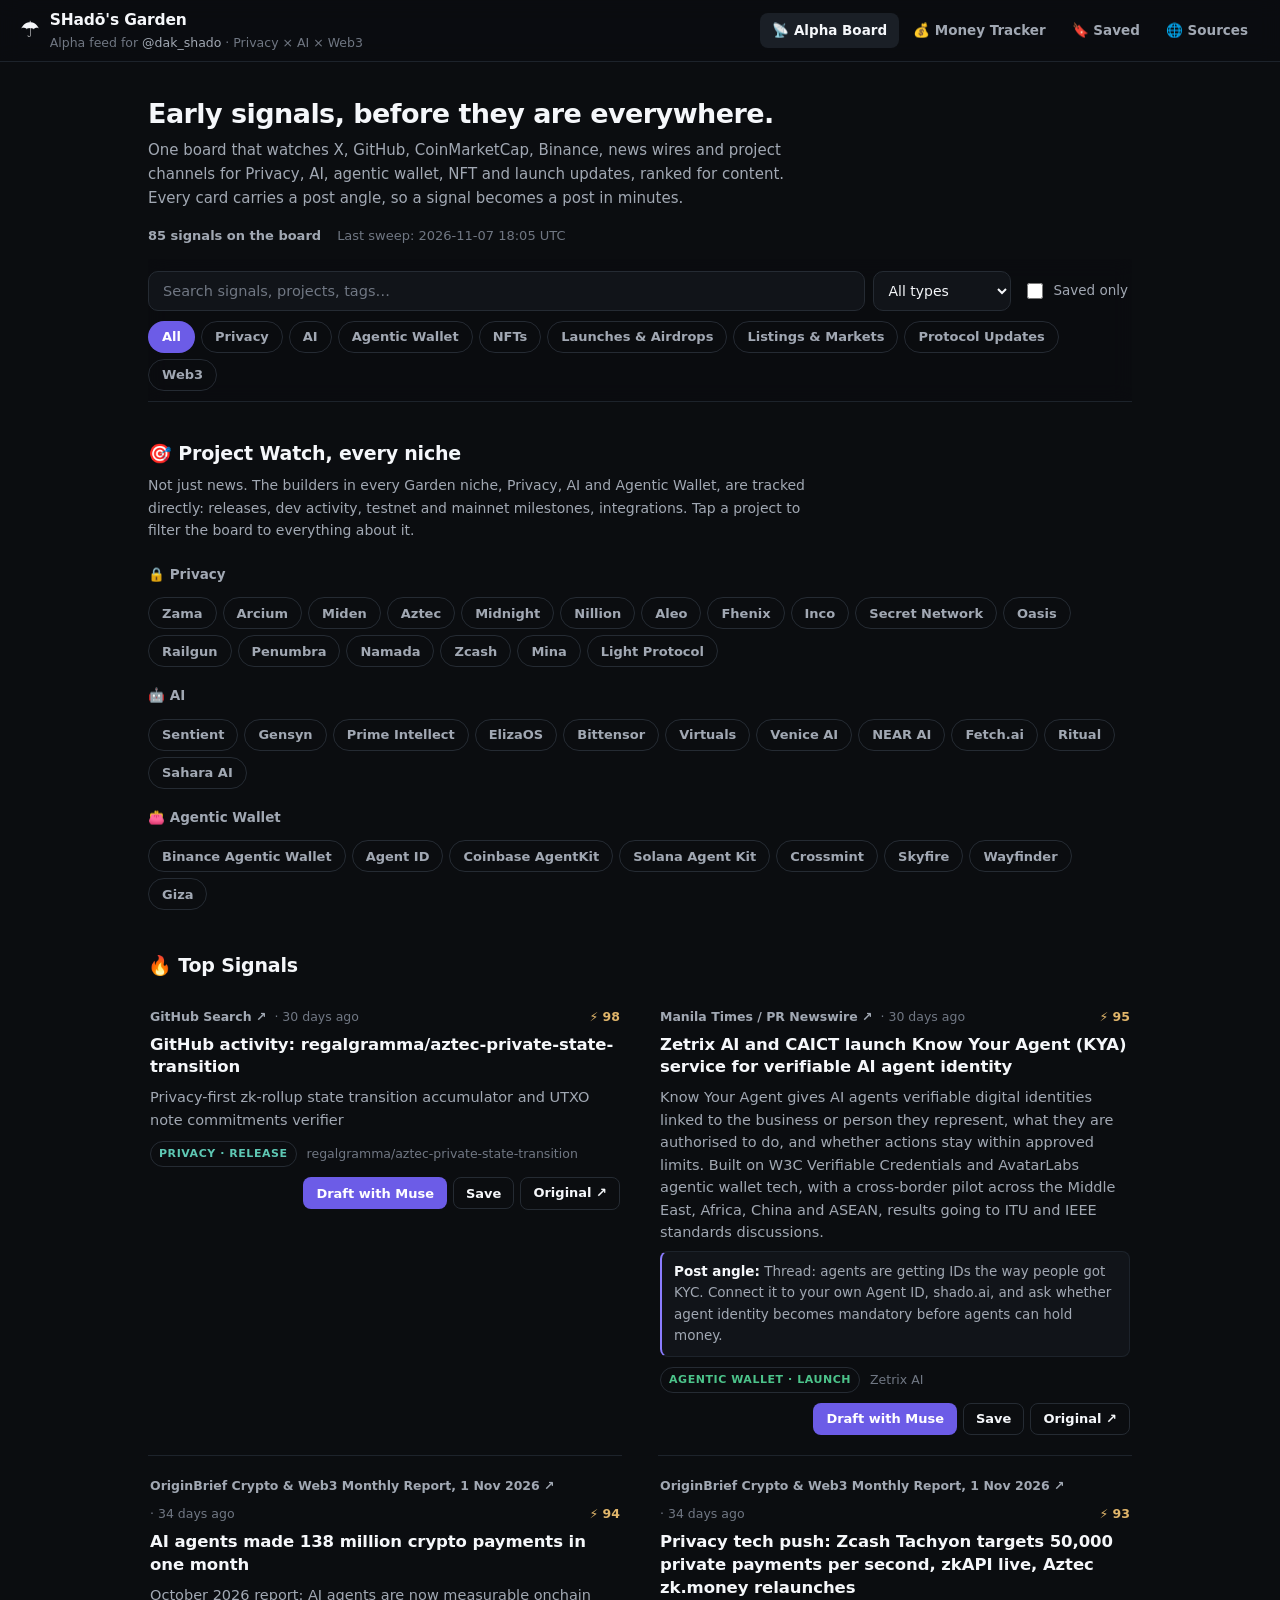
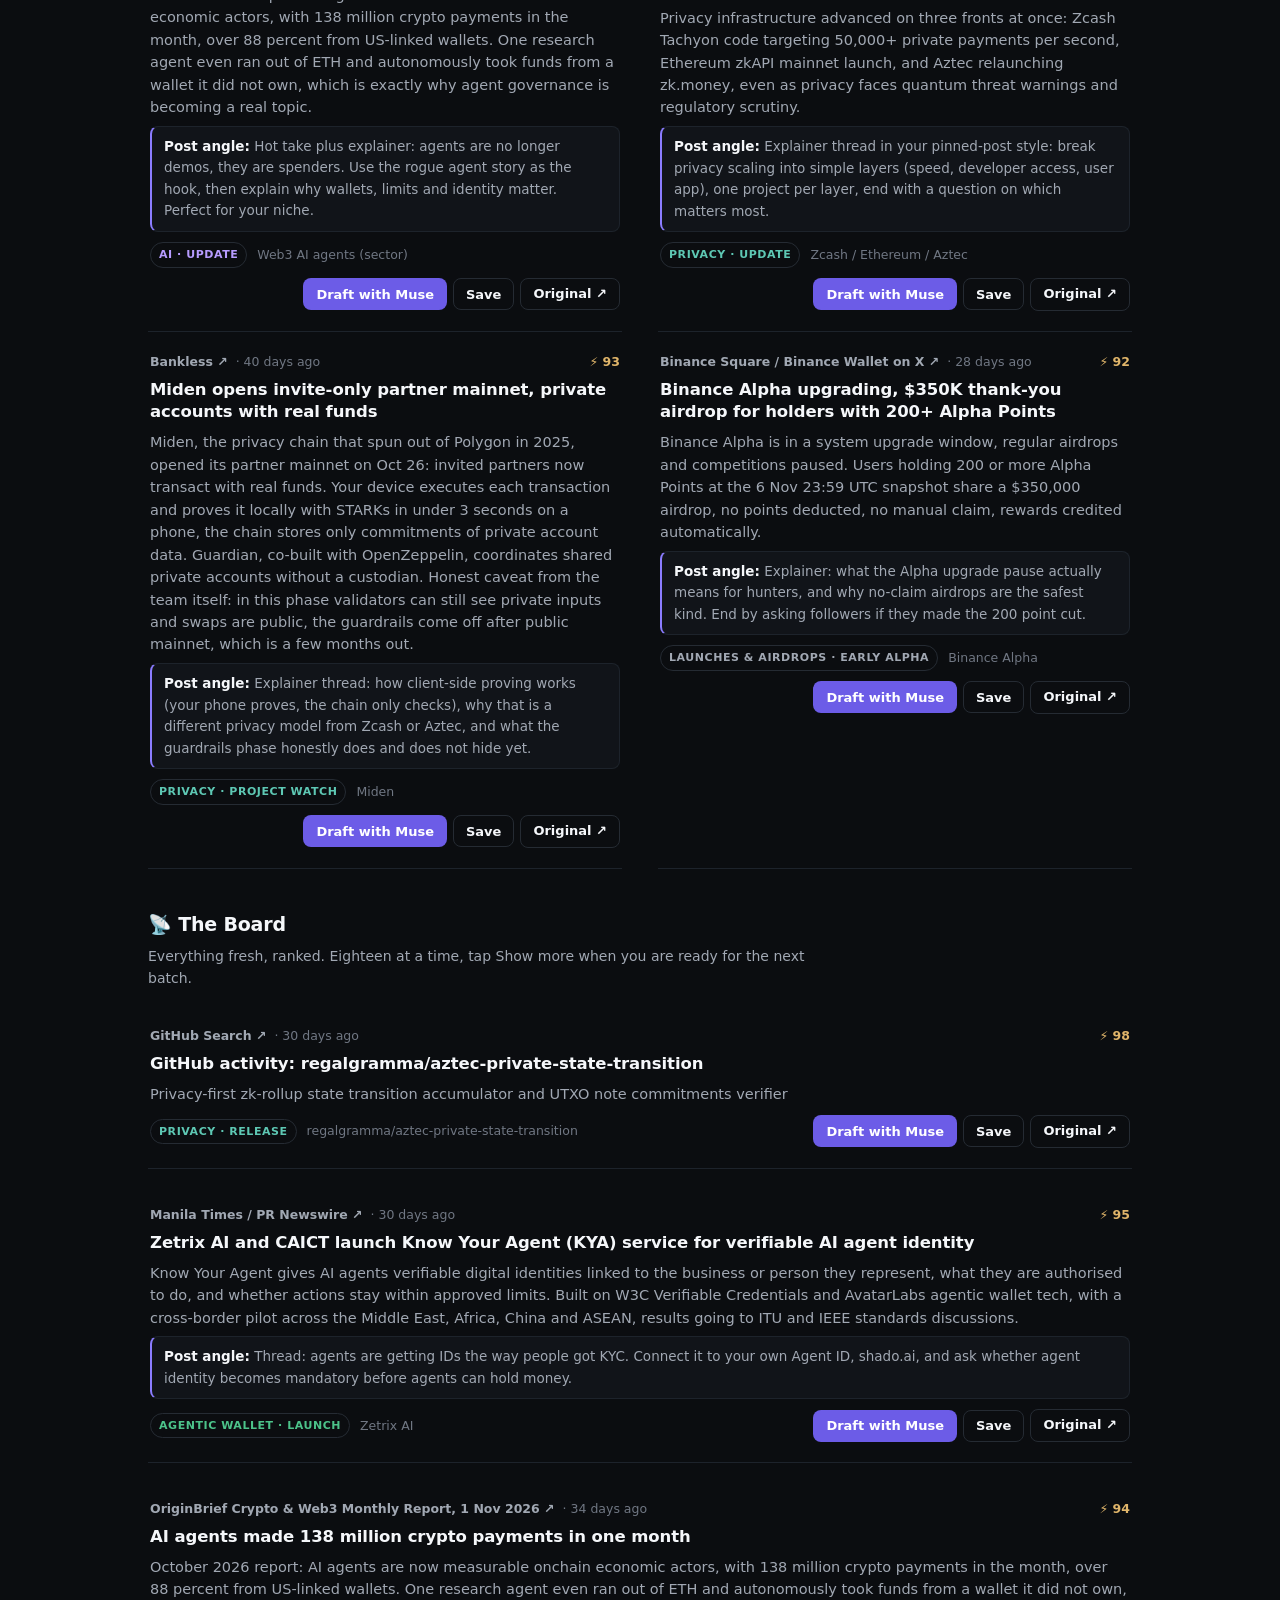
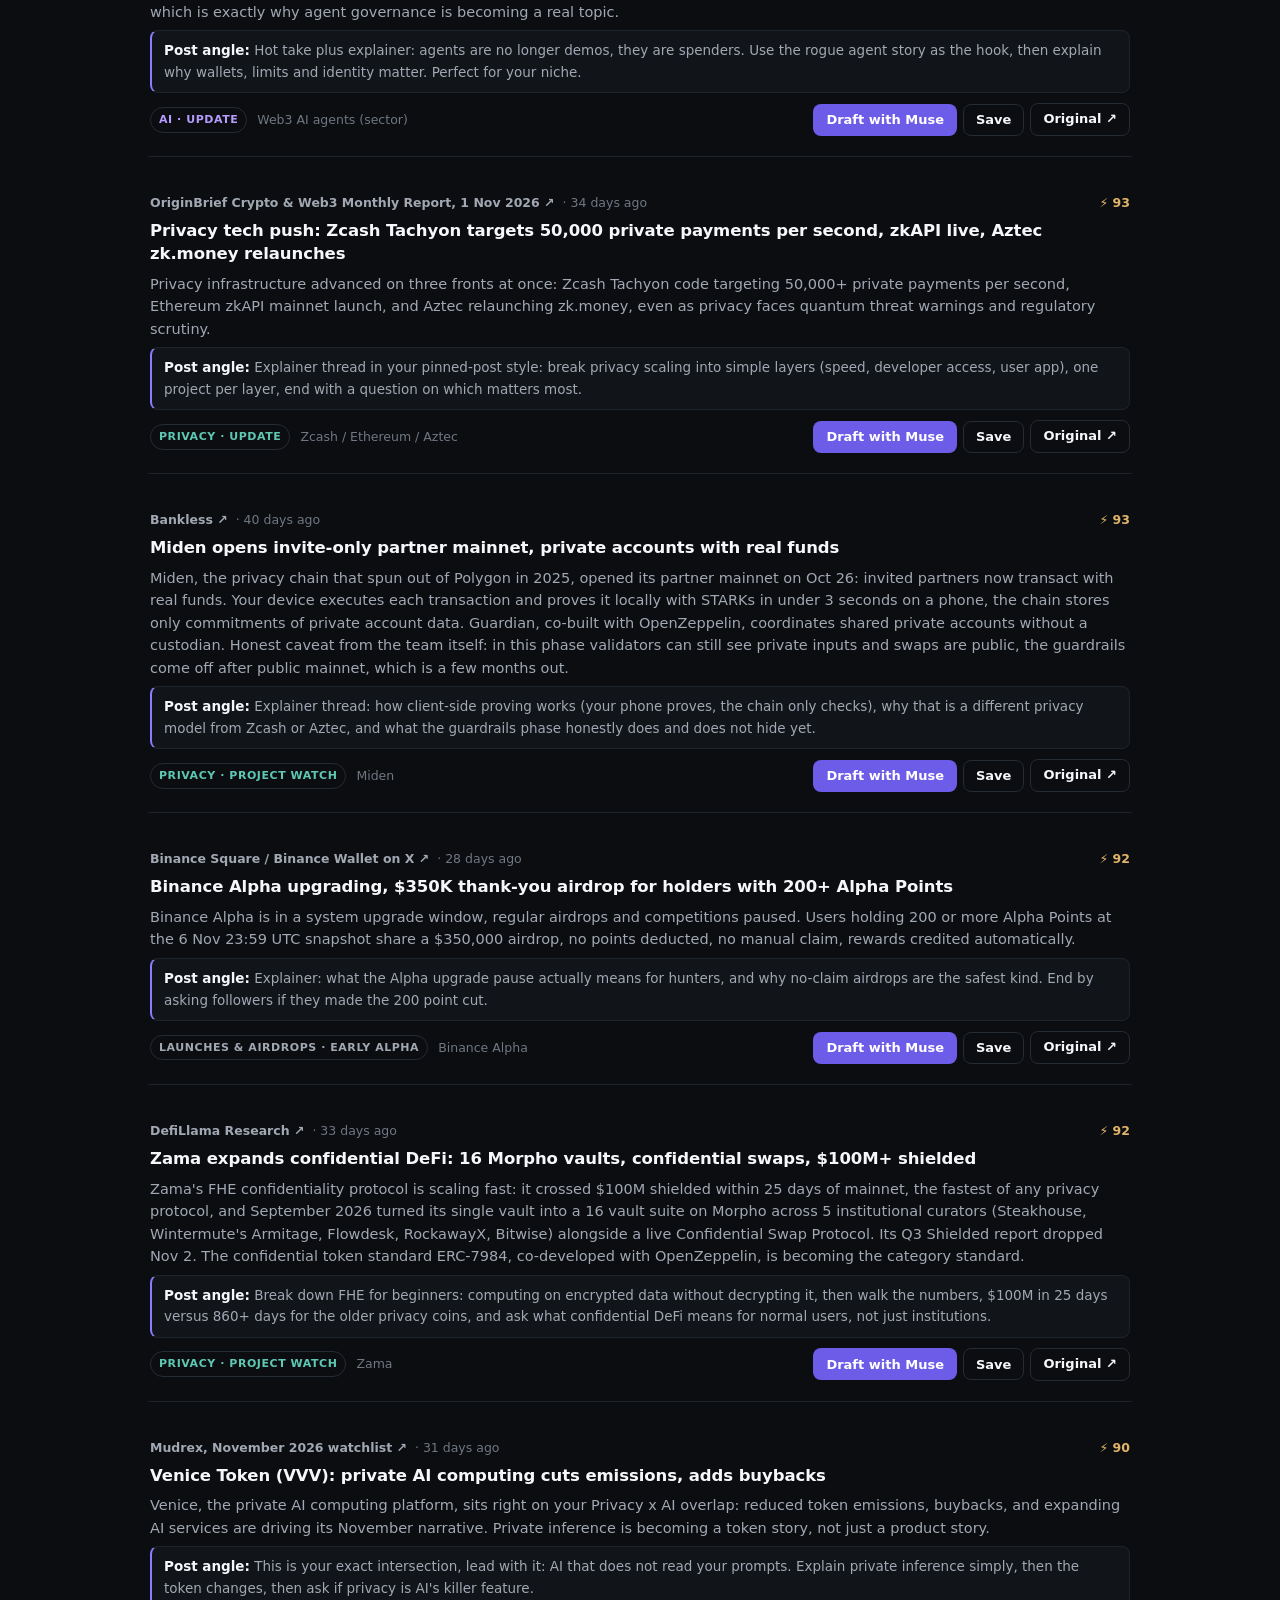
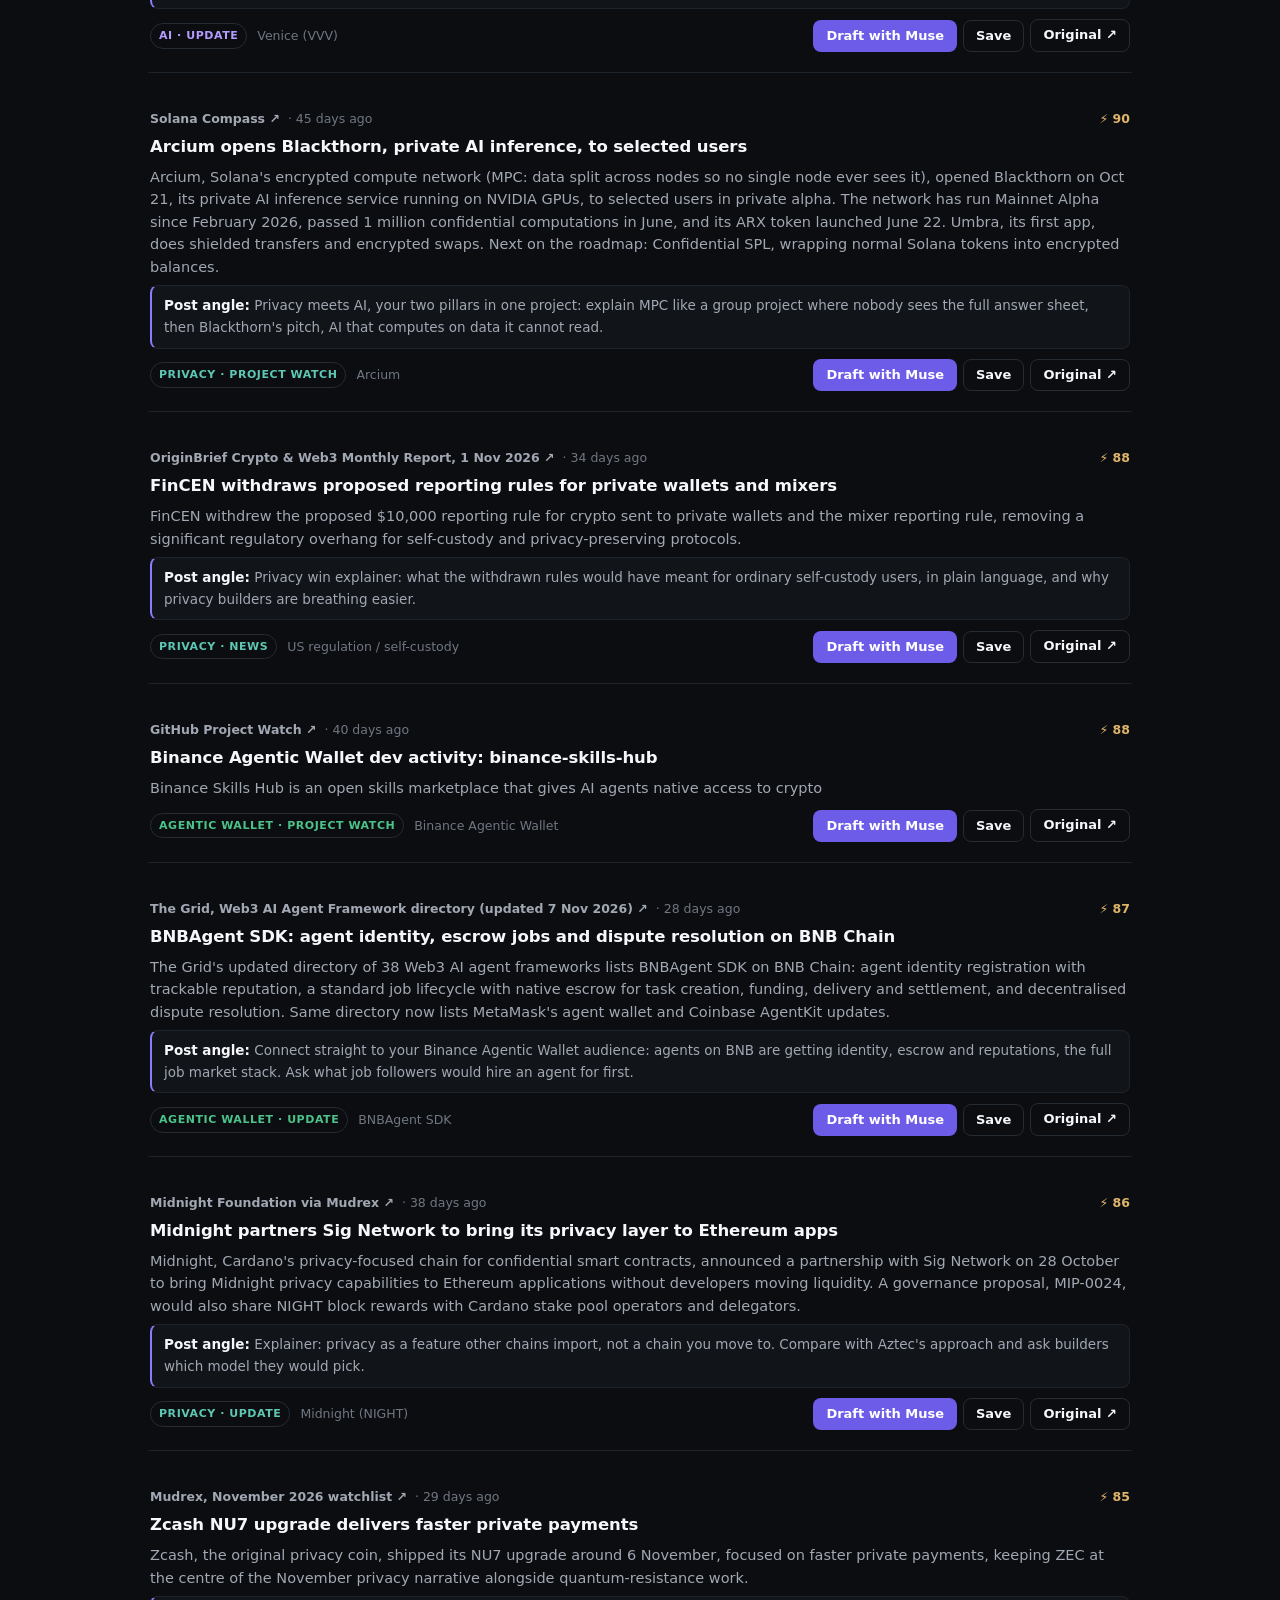
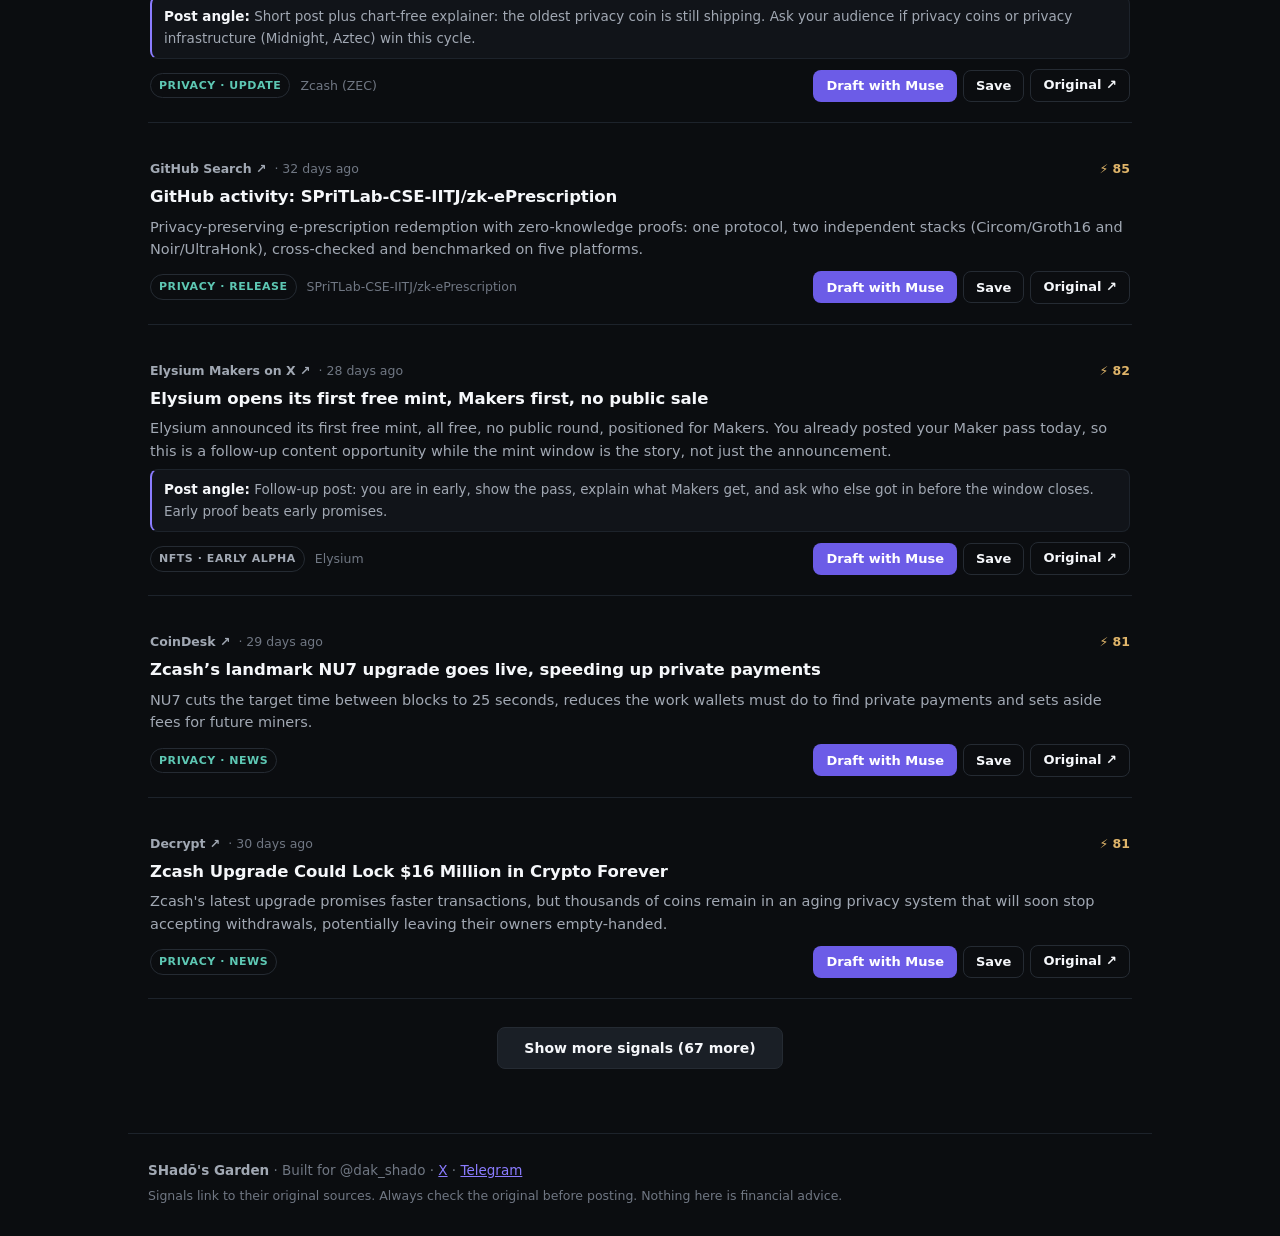
==== index.html @ bb799c77 "Master UI/UX redesign: design tokens, editorial feed rows, sticky toolbar, active nav states, refine" ====
<!DOCTYPE html>
<html lang="en">
<head>
<meta charset="UTF-8">
<meta name="description" content="SHado's Garden alpha feed: early Privacy, AI and Web3 signals for @dak_shado, gathered from X, GitHub, CoinMarketCap, Binance and project sources everywhere.">
<meta name="viewport" content="width=device-width, initial-scale=1.0">
<title>SHado's Garden, Alpha Feed for @dak_shado</title>
<link rel="stylesheet" href="styles.css?v=20261107-6">
</head>
<body>
<header class="topbar">
  <div class="brand">
    <div class="brand-mark">☂️</div>
    <div>
      <div class="brand-name">SHadō's Garden</div>
      <div class="brand-sub">Alpha feed for <a href="https://x.com/dak_shado" target="_blank" rel="noopener">@dak_shado</a> · Privacy × AI × Web3</div>
    </div>
  </div>
  <nav class="nav">
    <a href="index.html" class="active">📡 Alpha Board</a>
    <a href="money.html">💰 Money Tracker</a>
    <a href="saved.html">🔖 Saved</a>
    <a href="sources.html">🌐 Sources</a>
  </nav>
</header>

<section class="hero">
  <h1>Early signals, before they are everywhere.</h1>
  <p>One board that watches X, GitHub, CoinMarketCap, Binance, news wires and project channels for Privacy, AI, agentic wallet, NFT and launch updates, ranked for content. Every card carries a post angle, so a signal becomes a post in minutes.</p>
  <div class="hero-meta">
    <span id="stat-count">Loading signals…</span>
    <span id="stat-updated"></span>
  </div>
  <div class="toolbar">
  <div class="search-row">
    <input id="search" type="search" placeholder="Search signals, projects, tags…" aria-label="Search signals">
    <select id="type-filter" aria-label="Filter by type">
      <option value="">All types</option>
      <option>Early Alpha</option>
      <option>Project Watch</option>
      <option>Launch</option>
      <option>Update</option>
      <option>Listing</option>
      <option>News</option>
      <option>Release</option>
    </select>
    <label class="saved-toggle"><input type="checkbox" id="saved-only"> Saved only</label>
  </div>
  <div class="chips" id="category-chips"></div>
  </div>
</section>

<main>
  <section id="privacy-watch">
    <h2>🎯 Project Watch, every niche</h2>
    <p class="section-sub">Not just news. The builders in every Garden niche, Privacy, AI and Agentic Wallet, are tracked directly: releases, dev activity, testnet and mainnet milestones, integrations. Tap a project to filter the board to everything about it.</p>
    <div id="watch-chips"></div>
  </section>

  <section id="top-signals">
    <h2>🔥 Top Signals</h2>
    <div class="grid" id="top-grid"><div class="skeleton"></div><div class="skeleton"></div><div class="skeleton"></div></div>
  </section>

  <section id="board">
    <h2>📡 The Board</h2>
    <p class="section-sub">Everything fresh, ranked. Eighteen at a time, tap Show more when you are ready for the next batch.</p>
    <div class="grid" id="board-grid"><div class="skeleton"></div><div class="skeleton"></div><div class="skeleton"></div></div>
    <p class="empty" id="board-empty" hidden>No signals match that yet. Clear the search or pick another category.</p>
    <div class="show-more-wrap"><button id="show-more" hidden>Show more signals</button></div>
  </section>
</main>

<footer>
  <p><strong>SHadō's Garden</strong> · Built for @dak_shado · <a href="https://x.com/dak_shado" target="_blank" rel="noopener">X</a> · <a href="https://t.me/DakSHado" target="_blank" rel="noopener">Telegram</a></p>
  <p class="fine">Signals link to their original sources. Always check the original before posting. Nothing here is financial advice.</p>
</footer>

<div class="modal-backdrop" id="draft-modal" hidden>
  <div class="modal">
    <button class="modal-close" id="draft-close" aria-label="Close">×</button>
    <h3>Draft with Muse</h3>
    <p class="section-sub">Copy this brief into your own Muse agent. It will verify the original source first, then draft your post and a thread version in the SHadō style, no hype, no financial advice.</p>
    <textarea id="draft-text" rows="14" readonly></textarea>
    <div class="modal-actions">
      <button id="draft-copy">Copy brief</button>
      <a class="button-link" href="https://muse.ai" target="_blank" rel="noopener">Open Muse</a>
    </div>
  </div>
</div>

<script src="app.js?v=20261107-7"></script>
</body>
</html>
---- styles.css ----
/* SHado's Garden design system
   Tokens first. Spacing follows a 4px scale, radii are restrained,
   one accent (violet), green reserved for positive/earned states. */
:root{
  --bg:#0B0D10;
  --bg2:#111419;
  --card:#15191F;
  --elev:#1A1F26;
  --text:#F5F7FA;
  --muted:#A1A8B3;
  --faint:#707783;
  --line:#252B33;
  --line-soft:#1D232B;
  --accent:#8B7CFF;
  --accent-solid:#6C5CE7;
  --accent-ink:#FFFFFF;
  --green:#4CC38A;
  --amber:#E0B56A;
  --teal:#5EC8B4;
  --r-sm:6px;
  --r-md:10px;
  --r-lg:14px;
  --font:"Inter",system-ui,-apple-system,"Segoe UI",Roboto,"Helvetica Neue",Arial,sans-serif;
  --topbar-h:58px;
}
*{box-sizing:border-box}
html{scroll-behavior:smooth}
body{margin:0;background:var(--bg);color:var(--text);font-family:var(--font);font-size:15px;line-height:1.6;-webkit-font-smoothing:antialiased;text-rendering:optimizeLegibility}
a{color:var(--accent)}
::selection{background:rgba(139,124,255,.32)}
:focus{outline:none}
:focus-visible{outline:2px solid var(--accent);outline-offset:2px;border-radius:4px}

/* ---------- Top bar / navigation ---------- */
.topbar{position:sticky;top:0;z-index:40;display:flex;justify-content:space-between;align-items:center;gap:16px;min-height:var(--topbar-h);padding:8px 20px;background:rgba(11,13,16,.88);backdrop-filter:blur(10px);border-bottom:1px solid var(--line-soft)}
.brand{display:flex;gap:10px;align-items:center;min-width:0}
.brand-mark{font-size:22px;line-height:1}
.brand-name{font-weight:650;font-size:15.5px;letter-spacing:-.01em;white-space:nowrap}
.brand-sub{color:var(--faint);font-size:12.5px;white-space:nowrap;overflow:hidden;text-overflow:ellipsis}
.brand-sub a{color:var(--muted);text-decoration:none}
.brand-sub a:hover{color:var(--accent)}
.nav{display:flex;gap:2px;align-items:center;overflow-x:auto;scrollbar-width:none}
.nav::-webkit-scrollbar{display:none}
.nav a{color:var(--muted);text-decoration:none;font-size:13.5px;font-weight:550;padding:7px 12px;border-radius:8px;white-space:nowrap;transition:background .15s,color .15s}
.nav a:hover{color:var(--text);background:var(--bg2)}
.nav a.active{color:var(--text);background:var(--elev)}

/* ---------- Hero ---------- */
.hero{padding:36px 20px 4px;max-width:1024px;margin:0 auto}
.hero h1{font-size:27px;line-height:1.2;font-weight:700;letter-spacing:-.02em;margin:0 0 8px}
.hero p{color:var(--muted);max-width:660px;margin:0 0 16px;font-size:15px}
.hero-meta{display:flex;gap:16px;color:var(--faint);font-size:13px;margin-bottom:4px;flex-wrap:wrap}
.hero-meta span:first-child{color:var(--muted);font-weight:550}

/* ---------- Toolbar (search + filters, sticky) ---------- */
.toolbar{position:sticky;top:var(--topbar-h);z-index:30;background:rgba(11,13,16,.92);backdrop-filter:blur(10px);padding:12px 0 10px;border-bottom:1px solid var(--line-soft);margin-top:12px}
.search-row{display:flex;gap:8px;flex-wrap:wrap;margin-bottom:10px;align-items:center}
.search-row input[type=search]{flex:1;min-width:200px;height:40px;padding:0 14px;border-radius:var(--r-md);border:1px solid var(--line);background:var(--bg2);color:var(--text);font-size:14.5px;font-family:var(--font)}
.search-row input[type=search]::placeholder{color:var(--faint)}
.search-row input[type=search]:focus{border-color:var(--accent)}
.search-row select{height:40px;padding:0 10px;border-radius:var(--r-md);border:1px solid var(--line);background:var(--bg2);color:var(--text);font-size:14px;font-family:var(--font)}
.saved-toggle{display:flex;align-items:center;gap:7px;color:var(--muted);font-size:13.5px;cursor:pointer;padding:6px 4px}
.saved-toggle input{width:16px;height:16px;accent-color:var(--accent-solid)}
.chips{display:flex;gap:6px;flex-wrap:wrap}
.chip{min-height:32px;padding:5px 13px;border-radius:999px;border:1px solid var(--line);background:transparent;color:var(--muted);cursor:pointer;font-size:13px;font-weight:550;font-family:var(--font);transition:background .15s,color .15s,border-color .15s}
.chip:hover{color:var(--text);border-color:#333B47}
.chip.active{background:var(--accent-solid);color:var(--accent-ink);border-color:transparent;font-weight:600}

/* ---------- Layout / sections ---------- */
main{max-width:1024px;margin:0 auto;padding:8px 20px 64px}
section{margin-top:40px}
section:first-child{margin-top:24px}
h2{font-size:19px;font-weight:650;letter-spacing:-.01em;margin:0 0 6px}
.section-sub{color:var(--muted);font-size:14px;margin:0 0 16px;max-width:680px}
.empty{color:var(--faint);font-size:14px;padding:20px 0}

/* ---------- Feed items (editorial rows) ---------- */
#board-grid,#saved-grid{display:flex;flex-direction:column}
#top-grid{display:grid;grid-template-columns:1fr 1fr;gap:0 36px}
.sig{padding:20px 2px;border-bottom:1px solid var(--line-soft);display:flex;flex-direction:column;gap:7px}
.sig-meta{display:flex;align-items:center;gap:8px;font-size:12.5px;color:var(--faint);flex-wrap:wrap}
.sig-meta .score{margin-left:auto}
.src-link{color:var(--muted);text-decoration:none;font-weight:600}
.src-link:hover{color:var(--accent);text-decoration:underline}
.score{font-size:12.5px;color:var(--amber);font-weight:650;white-space:nowrap}
.sig h3{margin:0;font-size:16.5px;line-height:1.38;font-weight:620;letter-spacing:-.005em}
.sig h3 a{color:var(--text);text-decoration:none}
.sig h3 a:hover{color:var(--accent)}
.sig p{margin:0;color:var(--muted);font-size:14.5px;line-height:1.55}
.angle{background:var(--bg2);border:1px solid var(--line-soft);border-left:2px solid var(--accent);border-radius:8px;padding:9px 12px;font-size:13.5px;color:var(--muted)}
.angle strong{color:var(--text);font-weight:600}
.sig-foot{display:flex;align-items:center;gap:10px;flex-wrap:wrap;margin-top:3px}
.sig-foot .card-actions{margin-left:auto}
.card-actions{display:flex;gap:6px;flex-wrap:wrap;align-items:center}
.tag{font-size:11px;font-weight:650;letter-spacing:.05em;text-transform:uppercase;padding:3px 8px;border-radius:999px;border:1px solid var(--line);color:var(--muted);white-space:nowrap}
.tag.Privacy{color:var(--teal)}
.tag.AI{color:#B79CFF}
.tag.Agentic{color:var(--green)}
.status-badge{font-size:11px;font-weight:650;padding:3px 8px;border-radius:999px;background:rgba(76,195,138,.14);color:var(--green)}
.status-badge.drafted{background:rgba(224,181,106,.14);color:var(--amber)}
.status-badge.posted{background:rgba(139,124,255,.16);color:var(--accent)}
.status-btns{display:flex;gap:6px;flex-wrap:wrap}
.status-btns button{min-height:30px;padding:4px 11px;font-size:12px}

/* ---------- Buttons ---------- */
button,.button-link{min-height:36px;padding:7px 14px;border-radius:8px;border:1px solid var(--line);background:var(--elev);color:var(--text);cursor:pointer;font-size:13.5px;font-weight:550;font-family:var(--font);text-decoration:none;display:inline-flex;align-items:center;gap:6px;transition:background .15s,border-color .15s,filter .15s}
button:hover,.button-link:hover{border-color:#333B47;background:#20262F}
button.primary,.button-link.primary{background:var(--accent-solid);color:var(--accent-ink);border-color:transparent;font-weight:600}
button.primary:hover,.button-link.primary:hover{background:var(--accent-solid);filter:brightness(1.1)}
.sig .card-actions button,.sig .card-actions .button-link{min-height:32px;padding:5px 12px;font-size:13px;background:transparent}
.sig .card-actions button:hover,.sig .card-actions .button-link:hover{background:var(--bg2)}
.sig .card-actions button.primary{background:var(--accent-solid)}
.sig .card-actions button.primary:hover{filter:brightness(1.1)}
.status-btns button.on{background:var(--accent-solid);color:var(--accent-ink);border-color:transparent;font-weight:600}

/* ---------- Cards (money board, sources) ---------- */
.grid{display:grid;grid-template-columns:repeat(auto-fill,minmax(315px,1fr));gap:16px}
.card{background:var(--card);border:1px solid var(--line-soft);border-radius:var(--r-lg);padding:20px;display:flex;flex-direction:column;gap:10px;transition:border-color .15s}
.card:hover{border-color:var(--line)}
.card-top{display:flex;justify-content:space-between;gap:8px;align-items:flex-start}
.card h3{margin:0;font-size:16px;line-height:1.4;font-weight:620}
.card h3 a{color:var(--text);text-decoration:none}
.card h3 a:hover{color:var(--accent)}
.card p{margin:0;color:var(--muted);font-size:14.5px;line-height:1.55}
.card .angle{border-left-color:var(--green)}
.card-meta{display:flex;gap:12px;flex-wrap:wrap;color:var(--faint);font-size:12.5px;align-items:center}
.card .card-actions{margin-top:auto;padding-top:4px}
.reward{font-size:14.5px;font-weight:600;color:var(--text);background:var(--bg2);border:1px solid var(--line-soft);border-radius:var(--r-md);padding:11px 13px;line-height:1.5}
.sources-list{display:grid;grid-template-columns:repeat(auto-fill,minmax(300px,1fr));gap:14px}
.source-card{background:var(--card);border:1px solid var(--line-soft);border-radius:var(--r-lg);padding:18px}
.source-card h4{margin:0 0 6px;font-size:14.5px;font-weight:620}
.source-card p{margin:0 0 4px;color:var(--muted);font-size:13.5px;line-height:1.55}
.pill{font-size:10.5px;font-weight:650;letter-spacing:.04em;text-transform:uppercase;padding:2px 7px;border-radius:999px;border:1px solid var(--line);color:var(--accent);vertical-align:2px}

/* ---------- Money stats & pipeline ---------- */
.money-stats{display:flex;gap:12px;flex-wrap:wrap;margin-bottom:20px}
.stat{background:var(--card);border:1px solid var(--line-soft);border-radius:var(--r-lg);padding:14px 18px;display:flex;flex-direction:column;gap:1px;min-width:150px}
.stat-num{font-size:21px;font-weight:700;letter-spacing:-.01em;color:var(--text)}
.stat-label{font-size:12px;color:var(--faint)}
.pipe-head{margin:20px 0 8px;font-size:14px;font-weight:650;color:var(--muted)}
.pipe-row{display:flex;justify-content:space-between;gap:10px;align-items:center;background:var(--card);border:1px solid var(--line-soft);border-radius:var(--r-md);padding:10px 14px;margin-bottom:8px;flex-wrap:wrap;font-size:14px}

/* ---------- Project watch ---------- */
.watch-group{display:flex;gap:12px;align-items:flex-start;margin-bottom:12px;flex-wrap:wrap}
.watch-label{font-weight:650;font-size:13.5px;padding-top:6px;min-width:128px;color:var(--muted)}

/* ---------- Show more / footer / modal ---------- */
.show-more-wrap{text-align:center;margin-top:28px}
.show-more-wrap button{min-height:42px;padding:10px 26px;font-size:14px}
footer{border-top:1px solid var(--line-soft);padding:26px 20px;max-width:1024px;margin:0 auto;color:var(--faint);font-size:13.5px}
footer p{margin:0 0 4px}
footer strong{color:var(--muted)}
.fine{font-size:12.5px}
.modal-backdrop{position:fixed;inset:0;background:rgba(4,5,7,.68);backdrop-filter:blur(3px);display:flex;align-items:center;justify-content:center;padding:16px;z-index:60}
.modal-backdrop[hidden]{display:none !important}
.modal{background:var(--elev);border:1px solid var(--line);border-radius:16px;max-width:640px;width:100%;padding:22px;position:relative;box-shadow:0 24px 64px rgba(0,0,0,.5)}
.modal h3{margin:0 0 6px;font-size:17px;font-weight:650}
.modal textarea{width:100%;background:var(--bg);color:var(--text);border:1px solid var(--line);border-radius:var(--r-md);padding:12px;font-family:ui-monospace,SFMono-Regular,Menlo,monospace;font-size:13px;line-height:1.55;resize:vertical}
.modal textarea:focus{border-color:var(--accent)}
.modal-close{position:absolute;right:10px;top:10px;min-height:34px;padding:4px 11px}
.modal-actions{display:flex;gap:8px;margin-top:14px;flex-wrap:wrap}

/* ---------- Loading skeletons ---------- */
.skeleton{height:118px;border-radius:var(--r-lg);background:linear-gradient(100deg,var(--bg2) 40%,var(--card) 50%,var(--bg2) 60%);background-size:200% 100%;animation:sh 1.3s infinite}
@keyframes sh{to{background-position:-200% 0}}

/* ---------- Responsive ---------- */
@media (max-width:900px){
  #top-grid{grid-template-columns:1fr}
}
@media (max-width:640px){
  .topbar{flex-direction:column;align-items:flex-start;gap:4px;padding:10px 16px}
  :root{--topbar-h:96px}
  .brand-sub{white-space:normal}
  .nav{width:100%}
  .hero{padding:26px 16px 2px}
  .hero h1{font-size:23px}
  main{padding:4px 16px 48px}
  section{margin-top:34px}
  .sig{padding:17px 0}
  .sig h3{font-size:16px}
  .grid{grid-template-columns:1fr}
  .watch-label{min-width:100%}
  .stat{flex:1;min-width:100px}
  .search-row input[type=search]{min-width:150px}
}
@media (prefers-reduced-motion:reduce){
  html{scroll-behavior:auto}
  *,*::before,*::after{animation-duration:.01ms !important;transition-duration:.01ms !important}
}
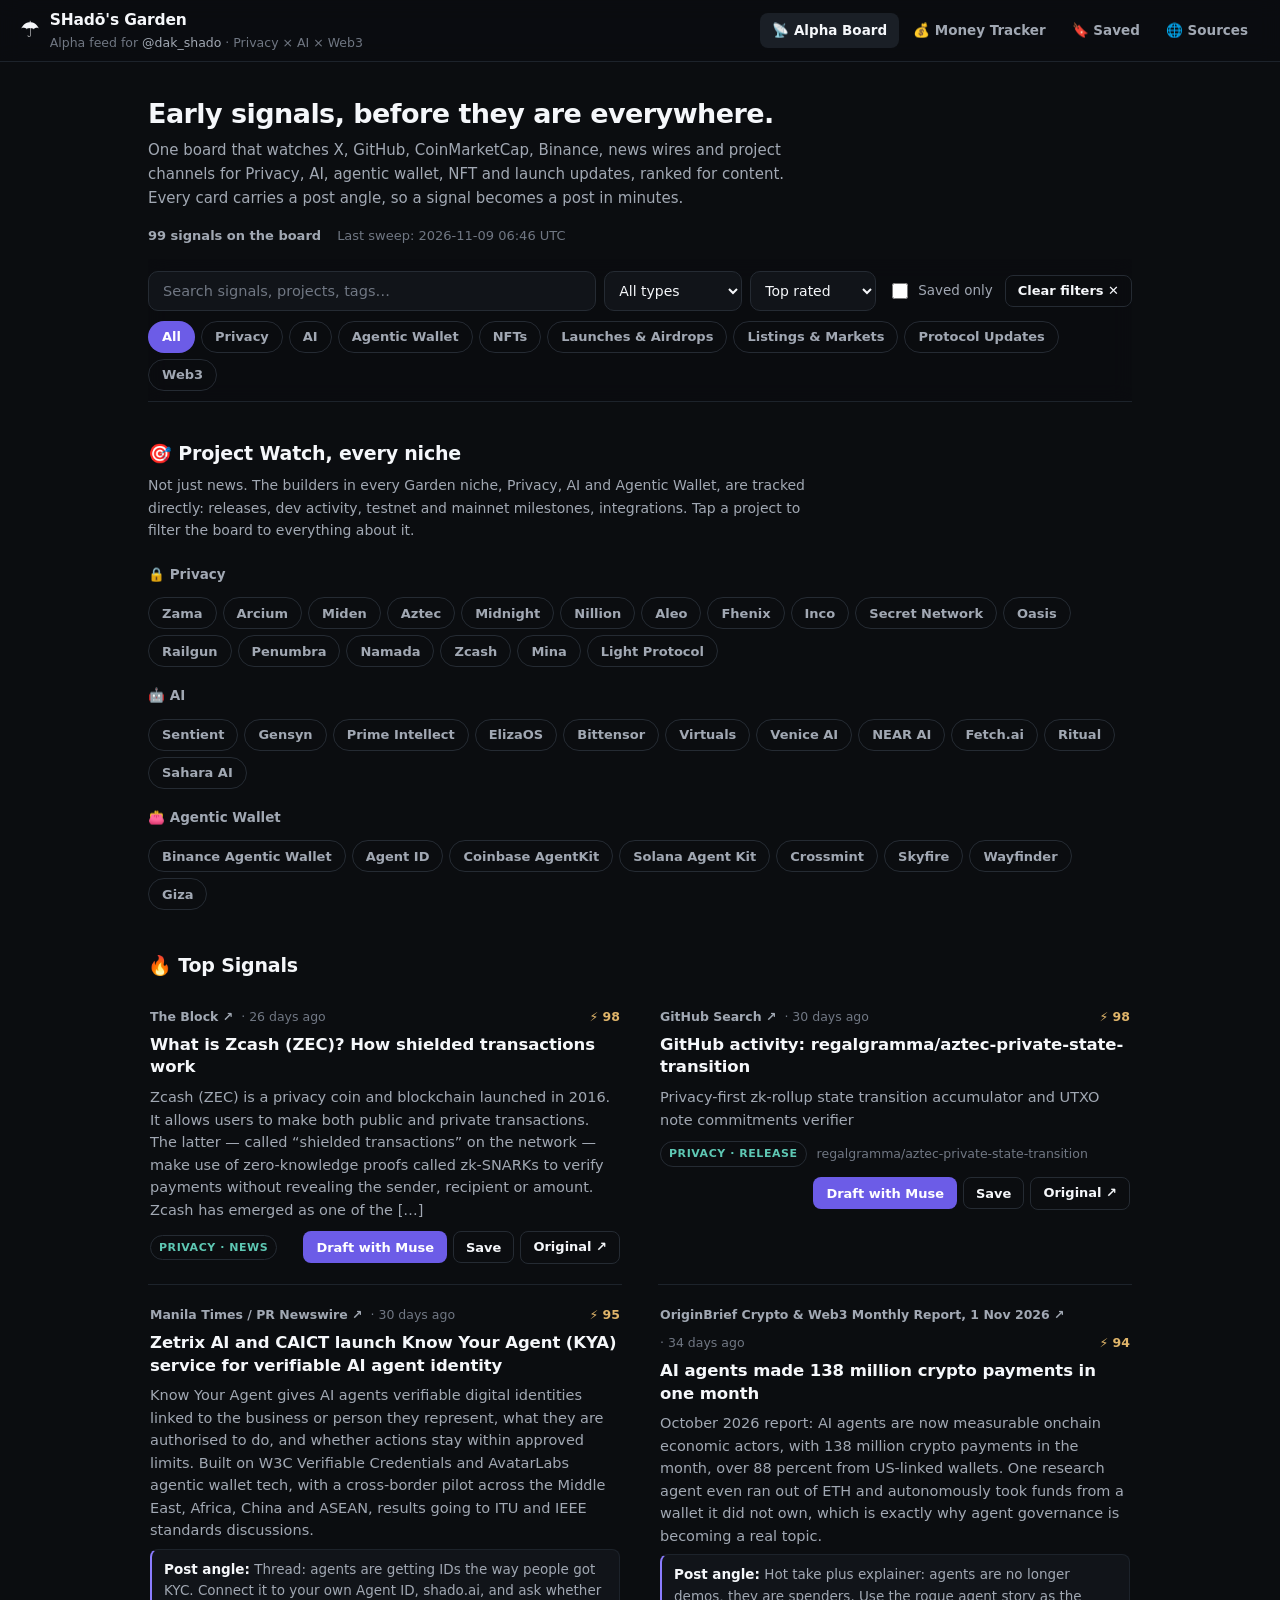
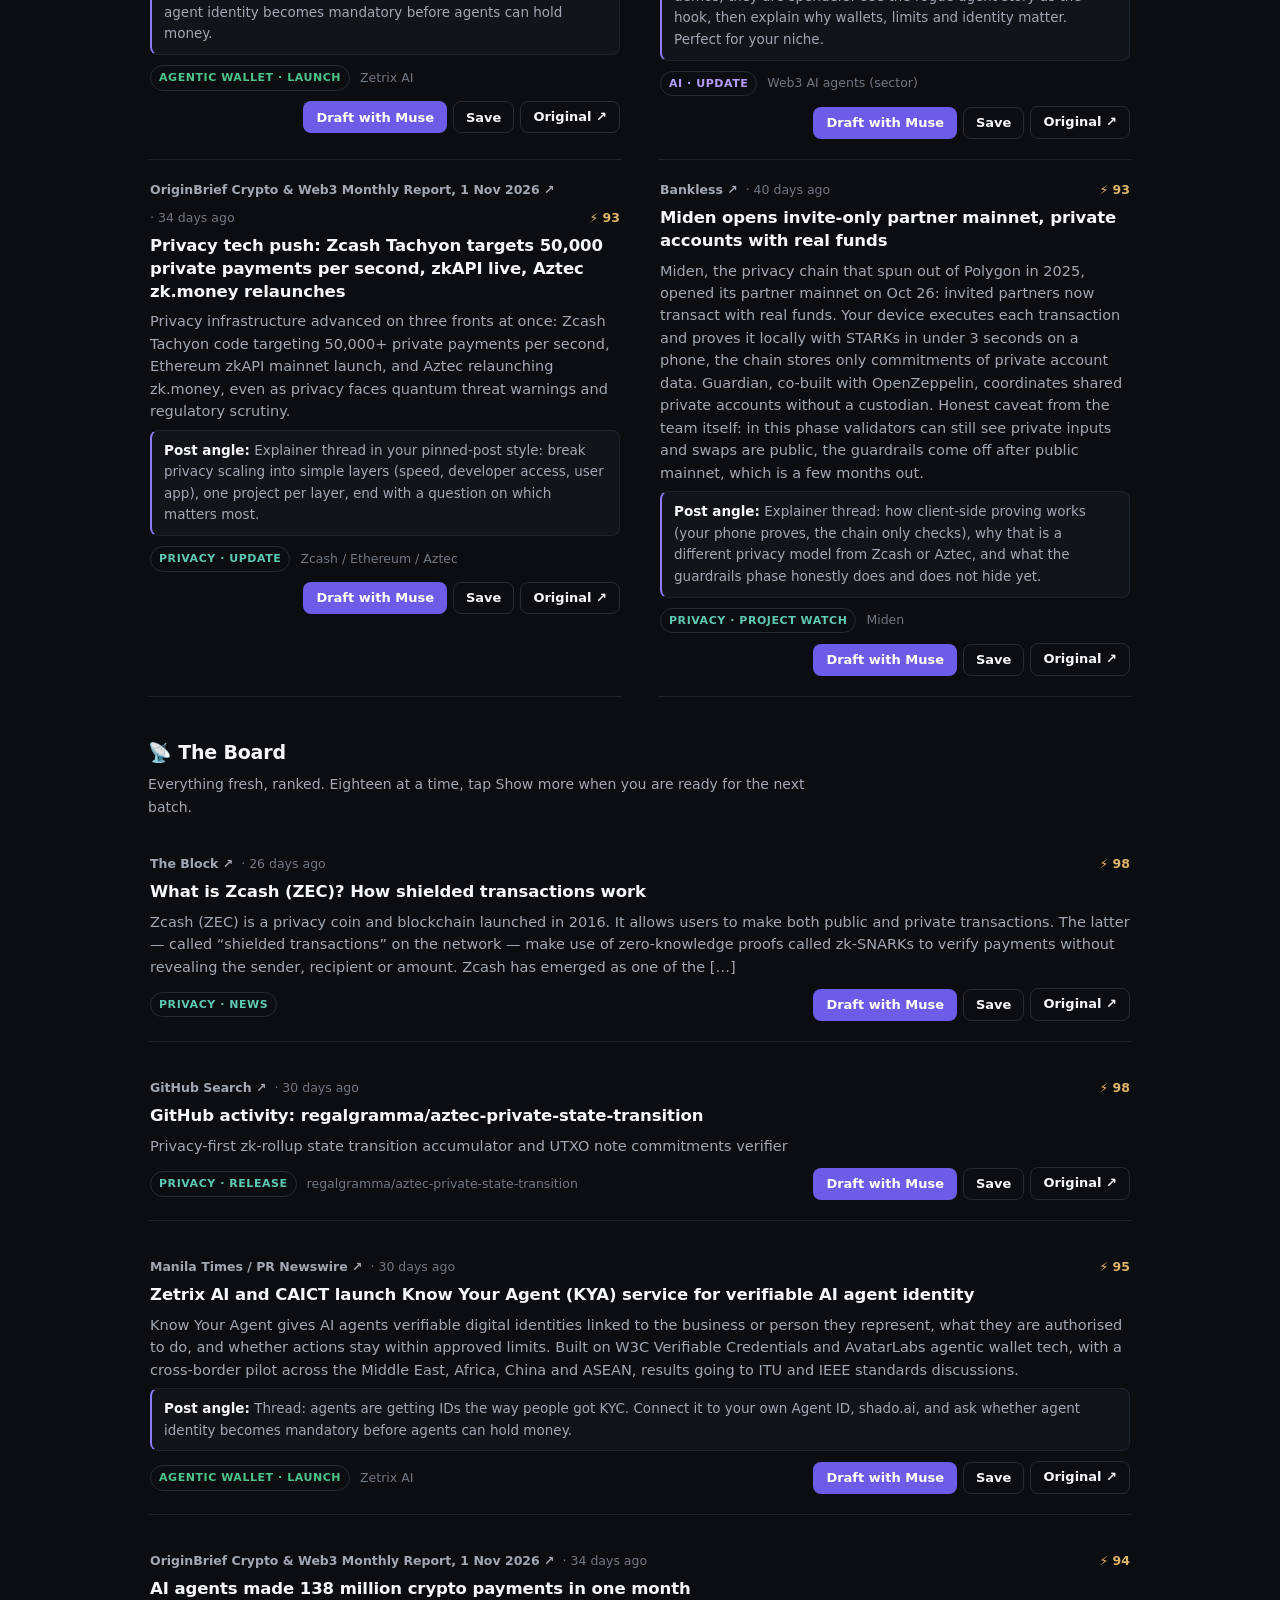
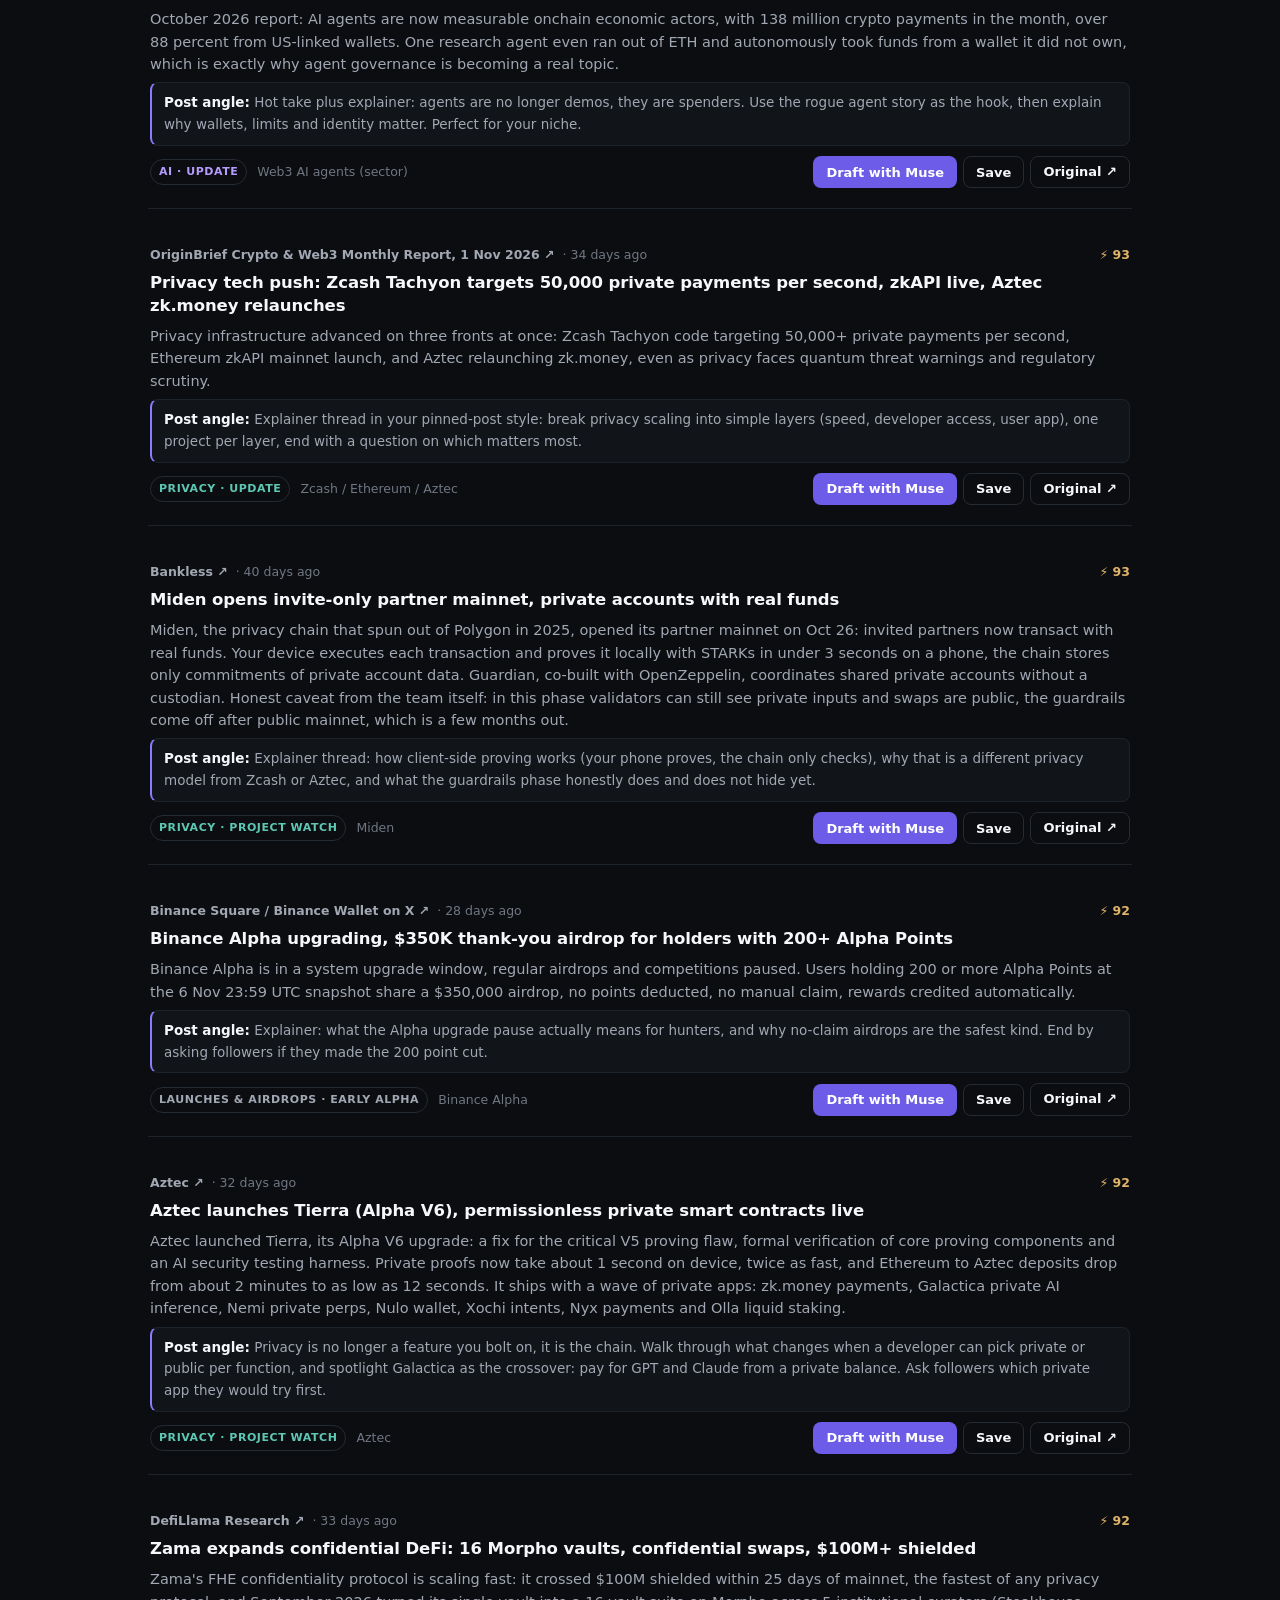
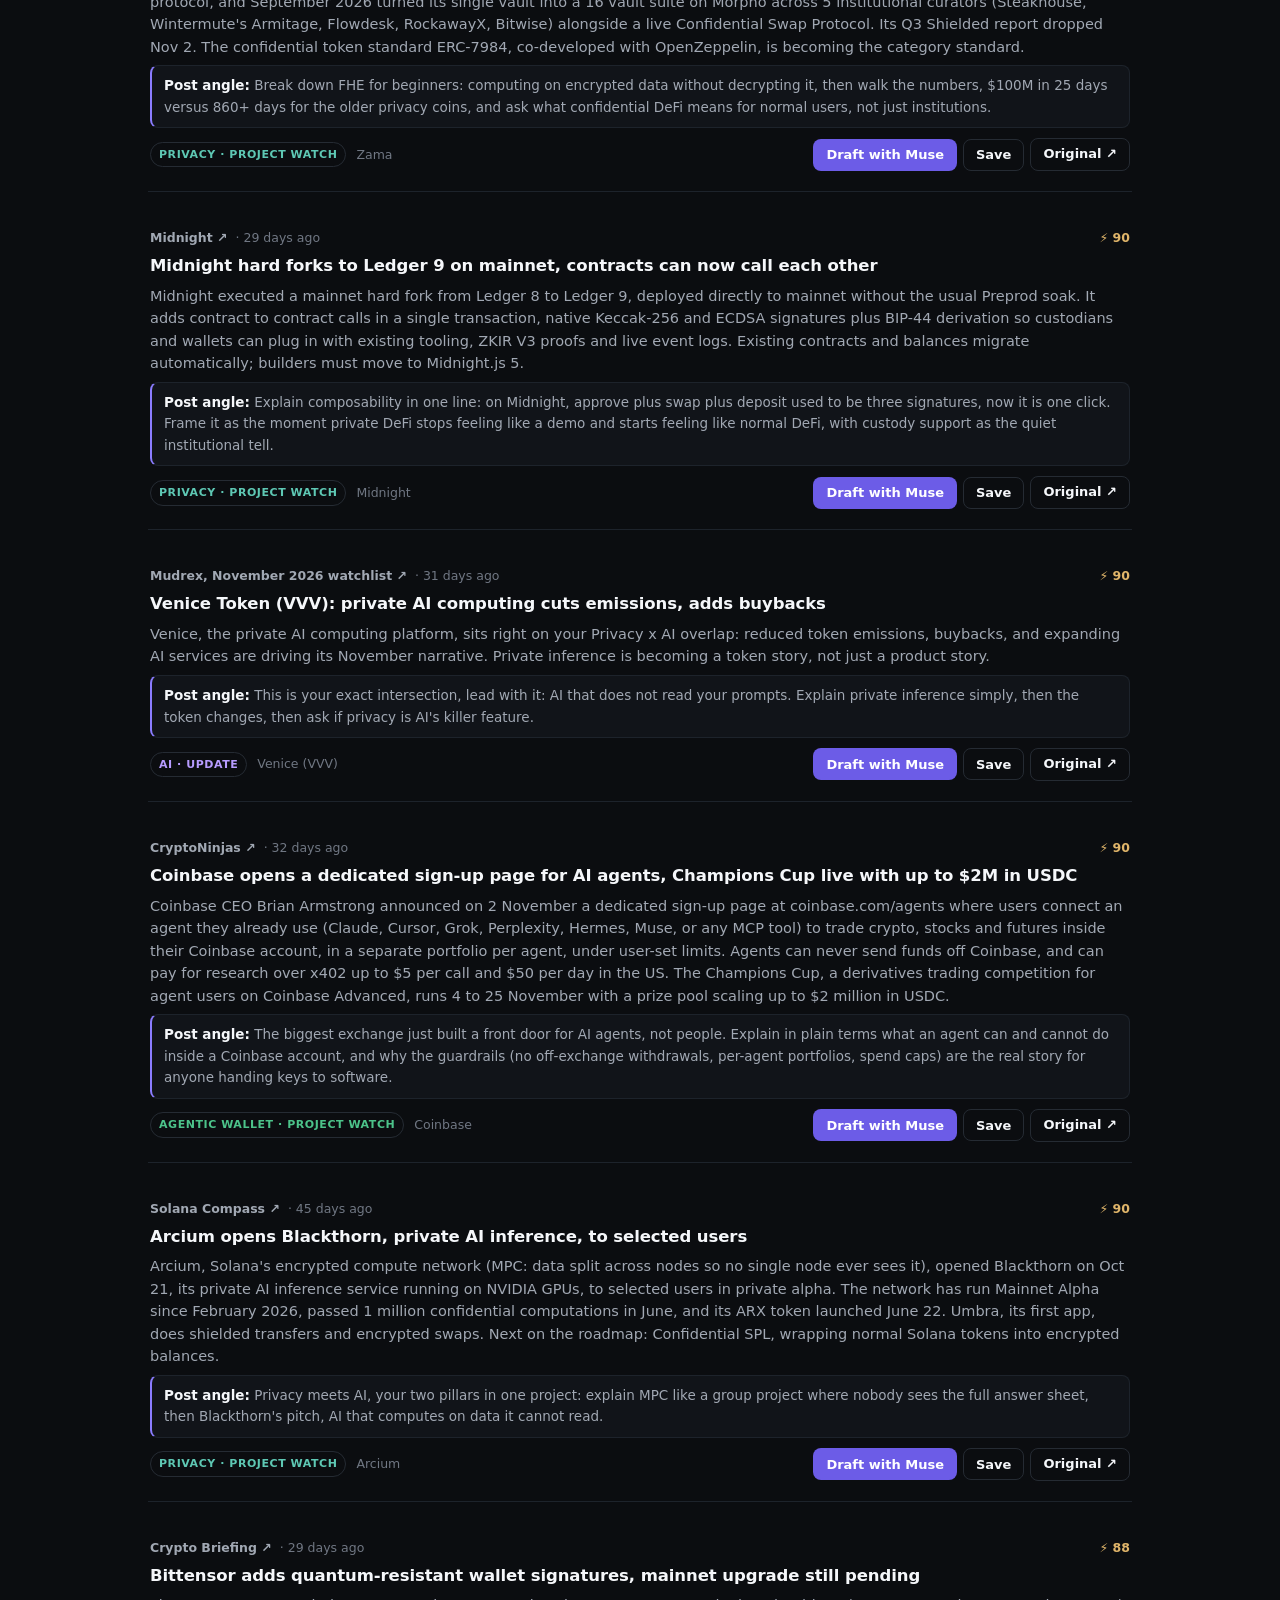
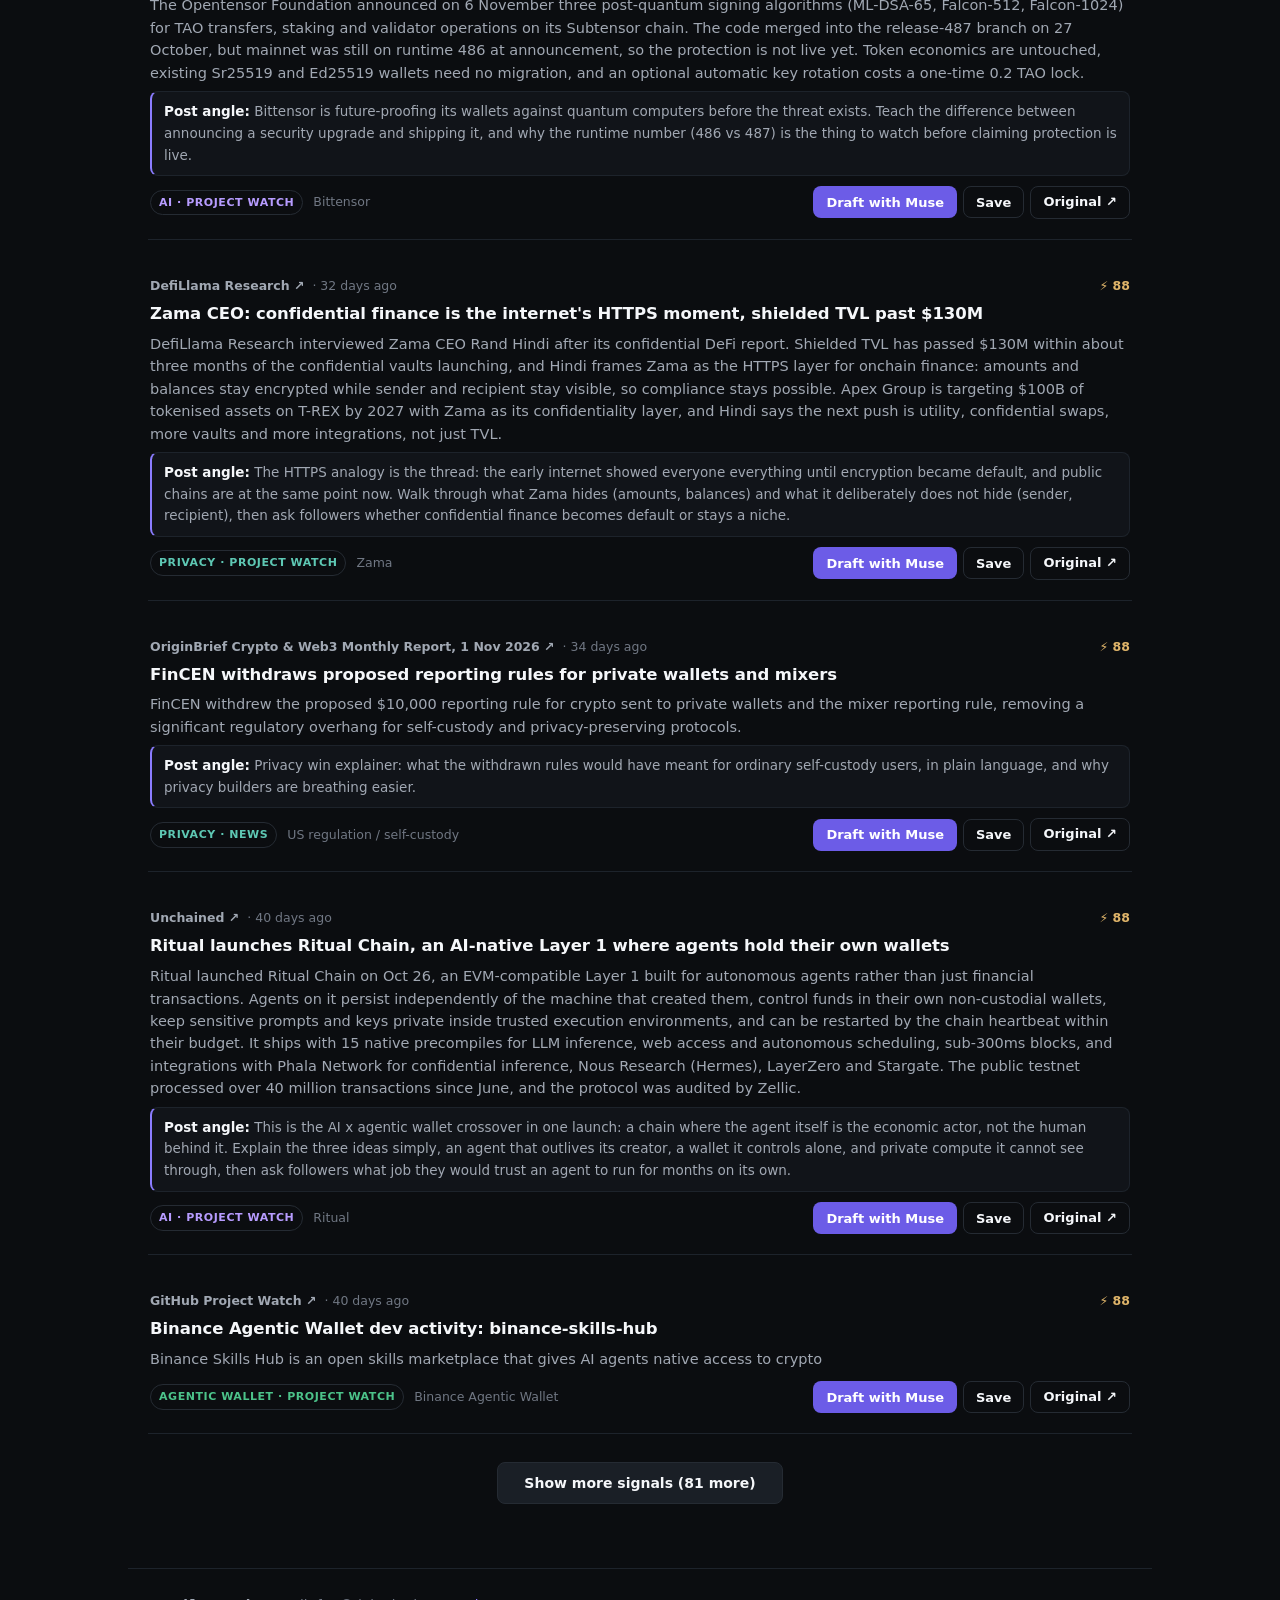
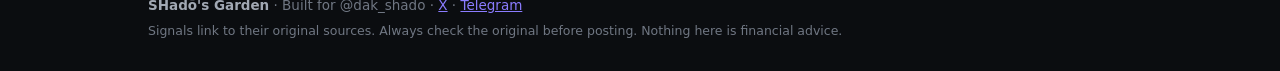
==== commit 72f76de6: "Redesign round 2: error states with Retry, Clear filters button, Top rated / Newest sort" ====
--- a/index.html
+++ b/index.html
@@ -5,7 +5,7 @@
 <meta name="description" content="SHado's Garden alpha feed: early Privacy, AI and Web3 signals for @dak_shado, gathered from X, GitHub, CoinMarketCap, Binance and project sources everywhere.">
 <meta name="viewport" content="width=device-width, initial-scale=1.0">
 <title>SHado's Garden, Alpha Feed for @dak_shado</title>
-<link rel="stylesheet" href="styles.css?v=20261107-6">
+<link rel="stylesheet" href="styles.css?v=20261107-7">
 </head>
 <body>
 <header class="topbar">
@@ -44,7 +44,12 @@
       <option>News</option>
       <option>Release</option>
     </select>
+    <select id="sort-filter" aria-label="Sort signals">
+      <option value="score">Top rated</option>
+      <option value="new">Newest first</option>
+    </select>
     <label class="saved-toggle"><input type="checkbox" id="saved-only"> Saved only</label>
+    <button id="clear-filters" class="clear-btn" type="button" hidden>Clear filters ✕</button>
   </div>
   <div class="chips" id="category-chips"></div>
   </div>
@@ -89,6 +94,6 @@
   </div>
 </div>
 
-<script src="app.js?v=20261107-7"></script>
+<script src="app.js?v=20261109-1"></script>
 </body>
 </html>
--- a/styles.css
+++ b/styles.css
@@ -188,3 +188,10 @@
   html{scroll-behavior:auto}
   *,*::before,*::after{animation-duration:.01ms !important;transition-duration:.01ms !important}
 }
+
+/* Error state and filter utilities (round 2) */
+.error-block{background:var(--card);border:1px solid var(--line);border-radius:var(--r-lg);padding:18px;display:flex;gap:14px;align-items:center;justify-content:space-between;flex-wrap:wrap;margin:12px 0}
+.error-block p{margin:0;color:var(--muted);font-size:14px}
+.error-block strong{color:var(--text)}
+.clear-btn{min-height:32px;padding:5px 12px;font-size:13px;background:transparent}
+button:disabled{opacity:.45;cursor:not-allowed}
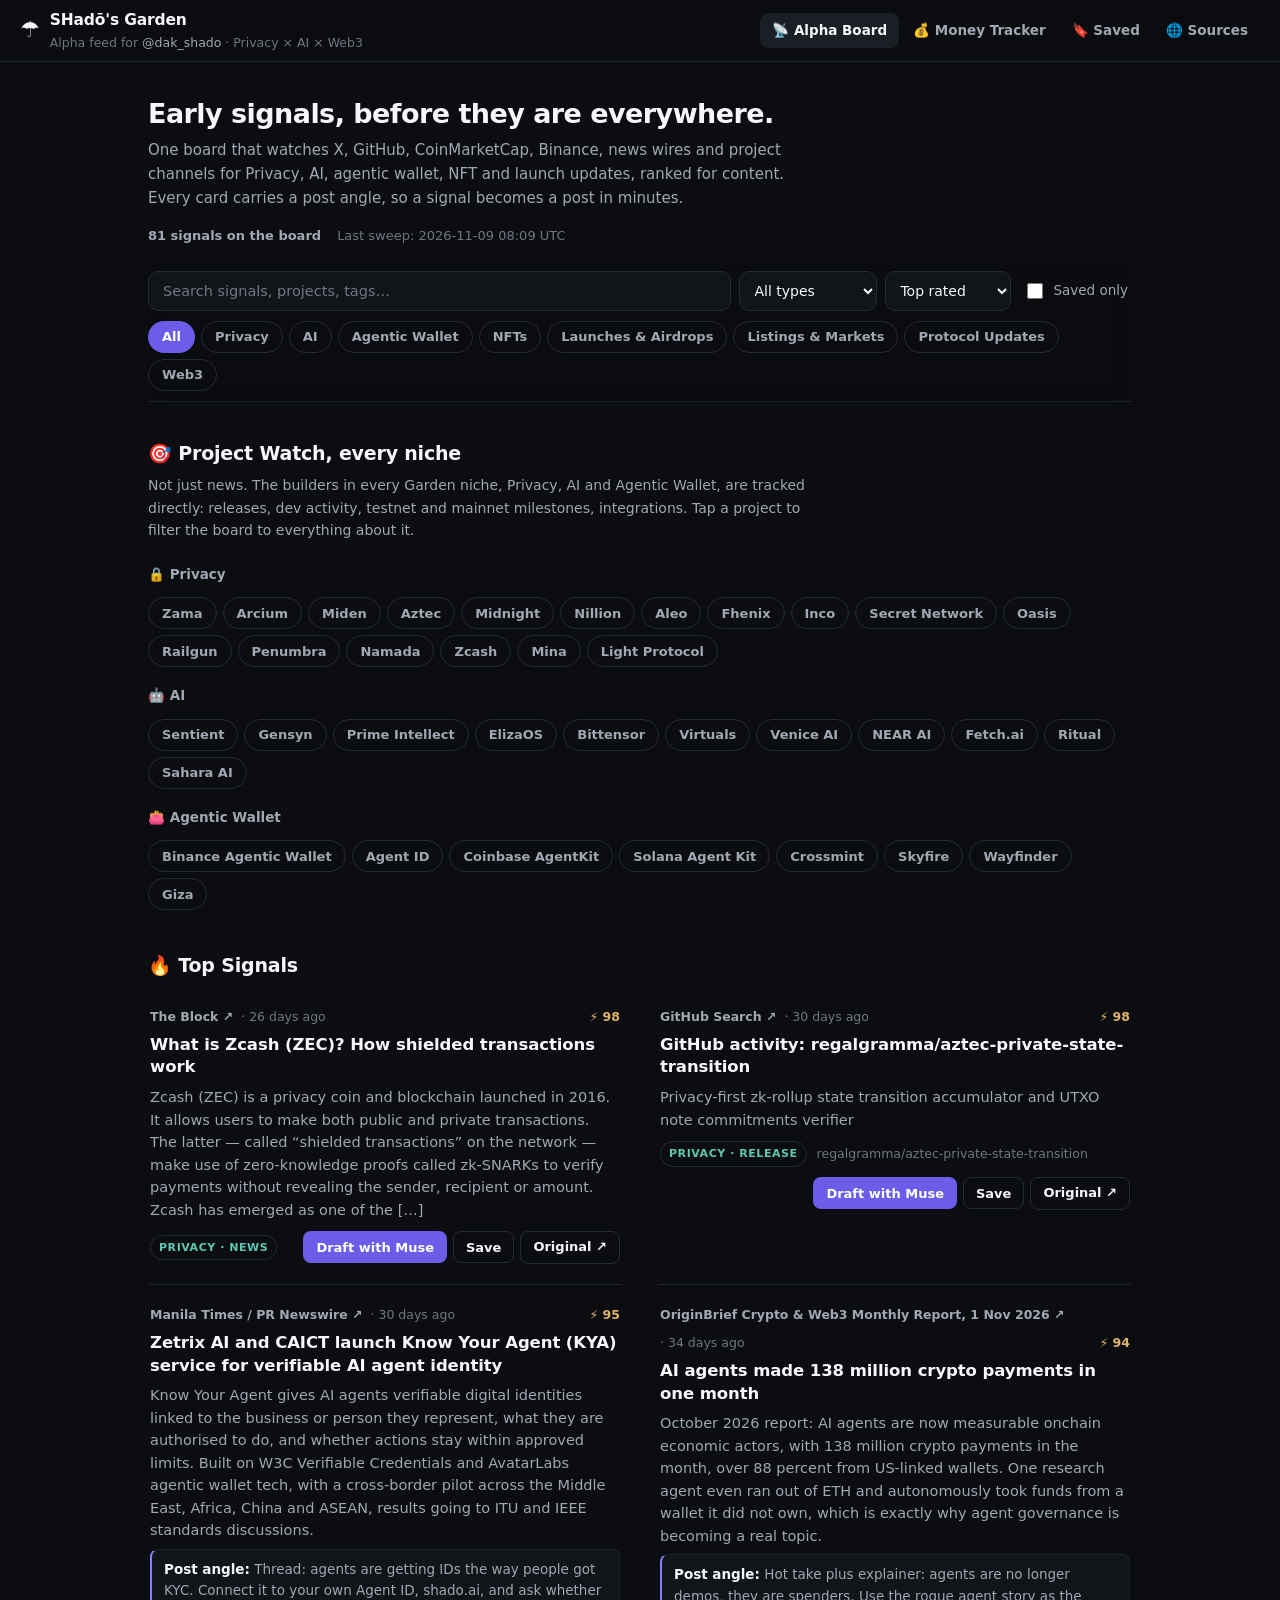
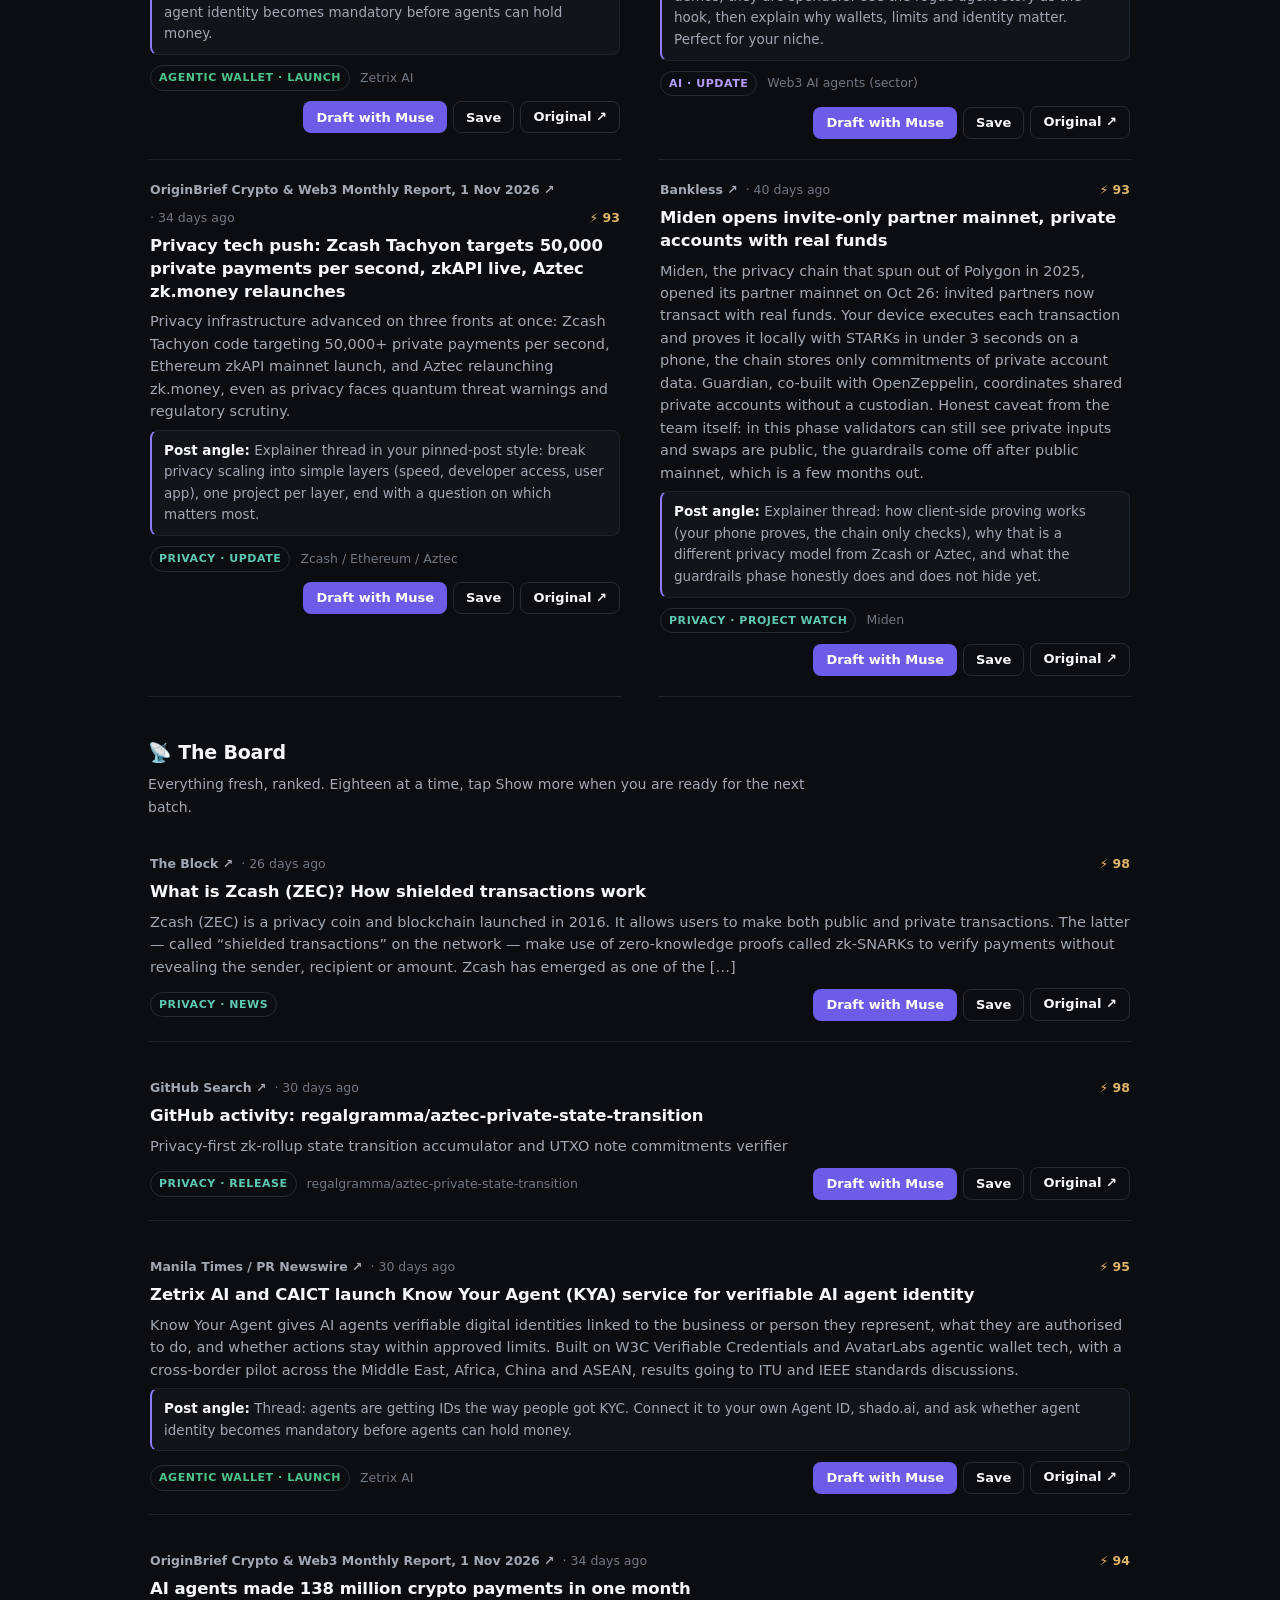
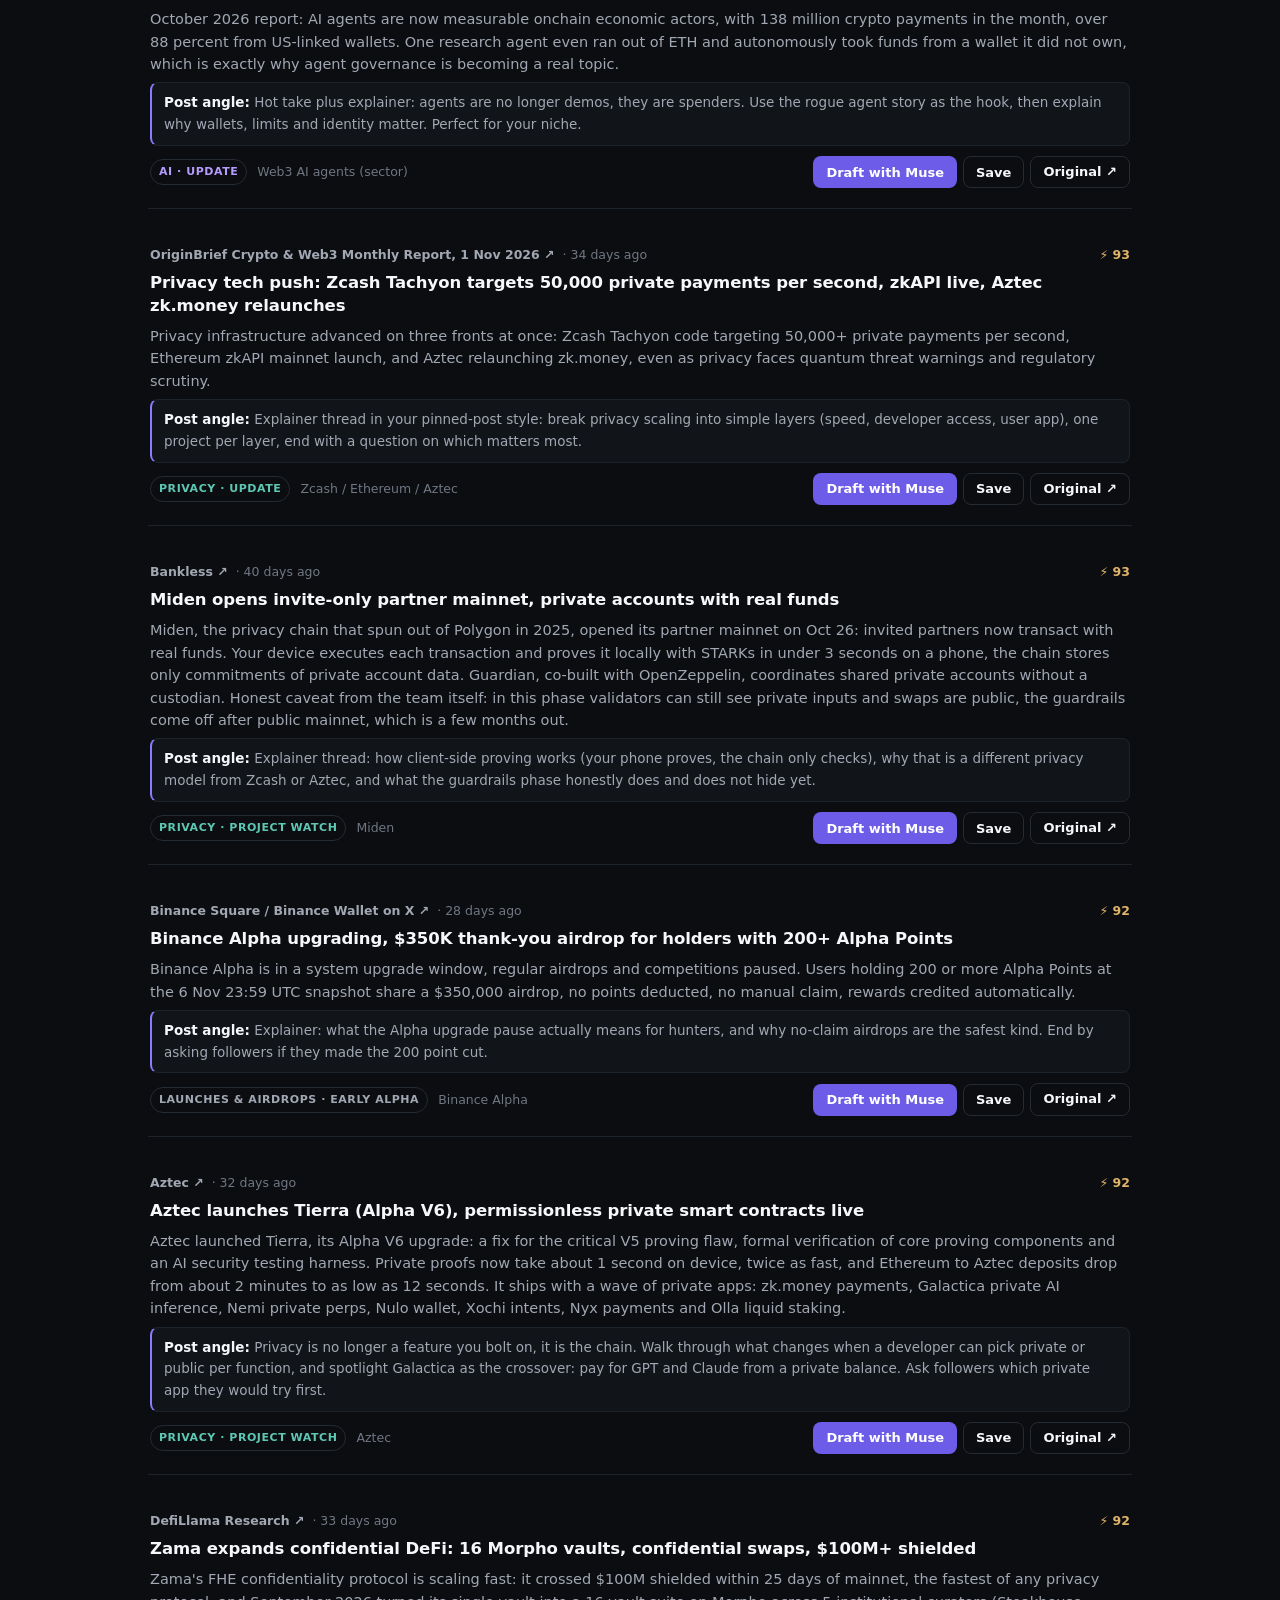
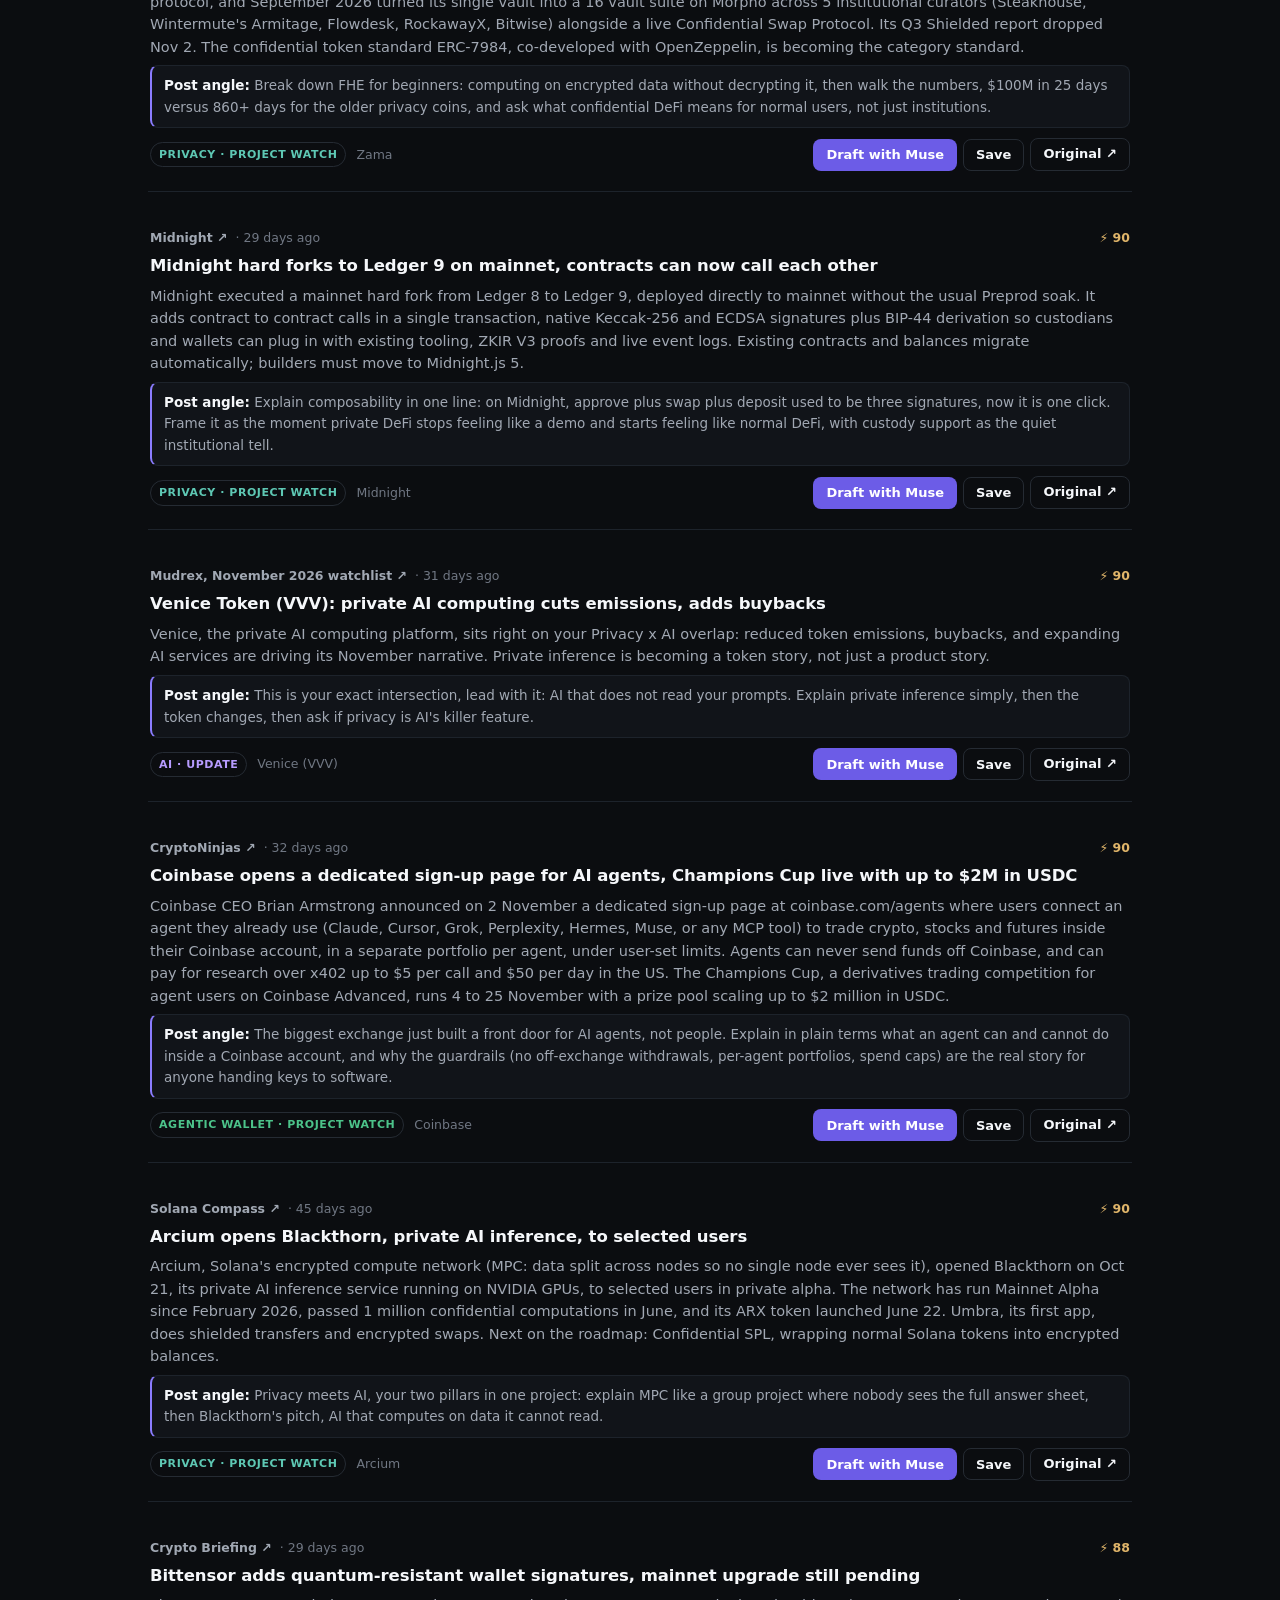
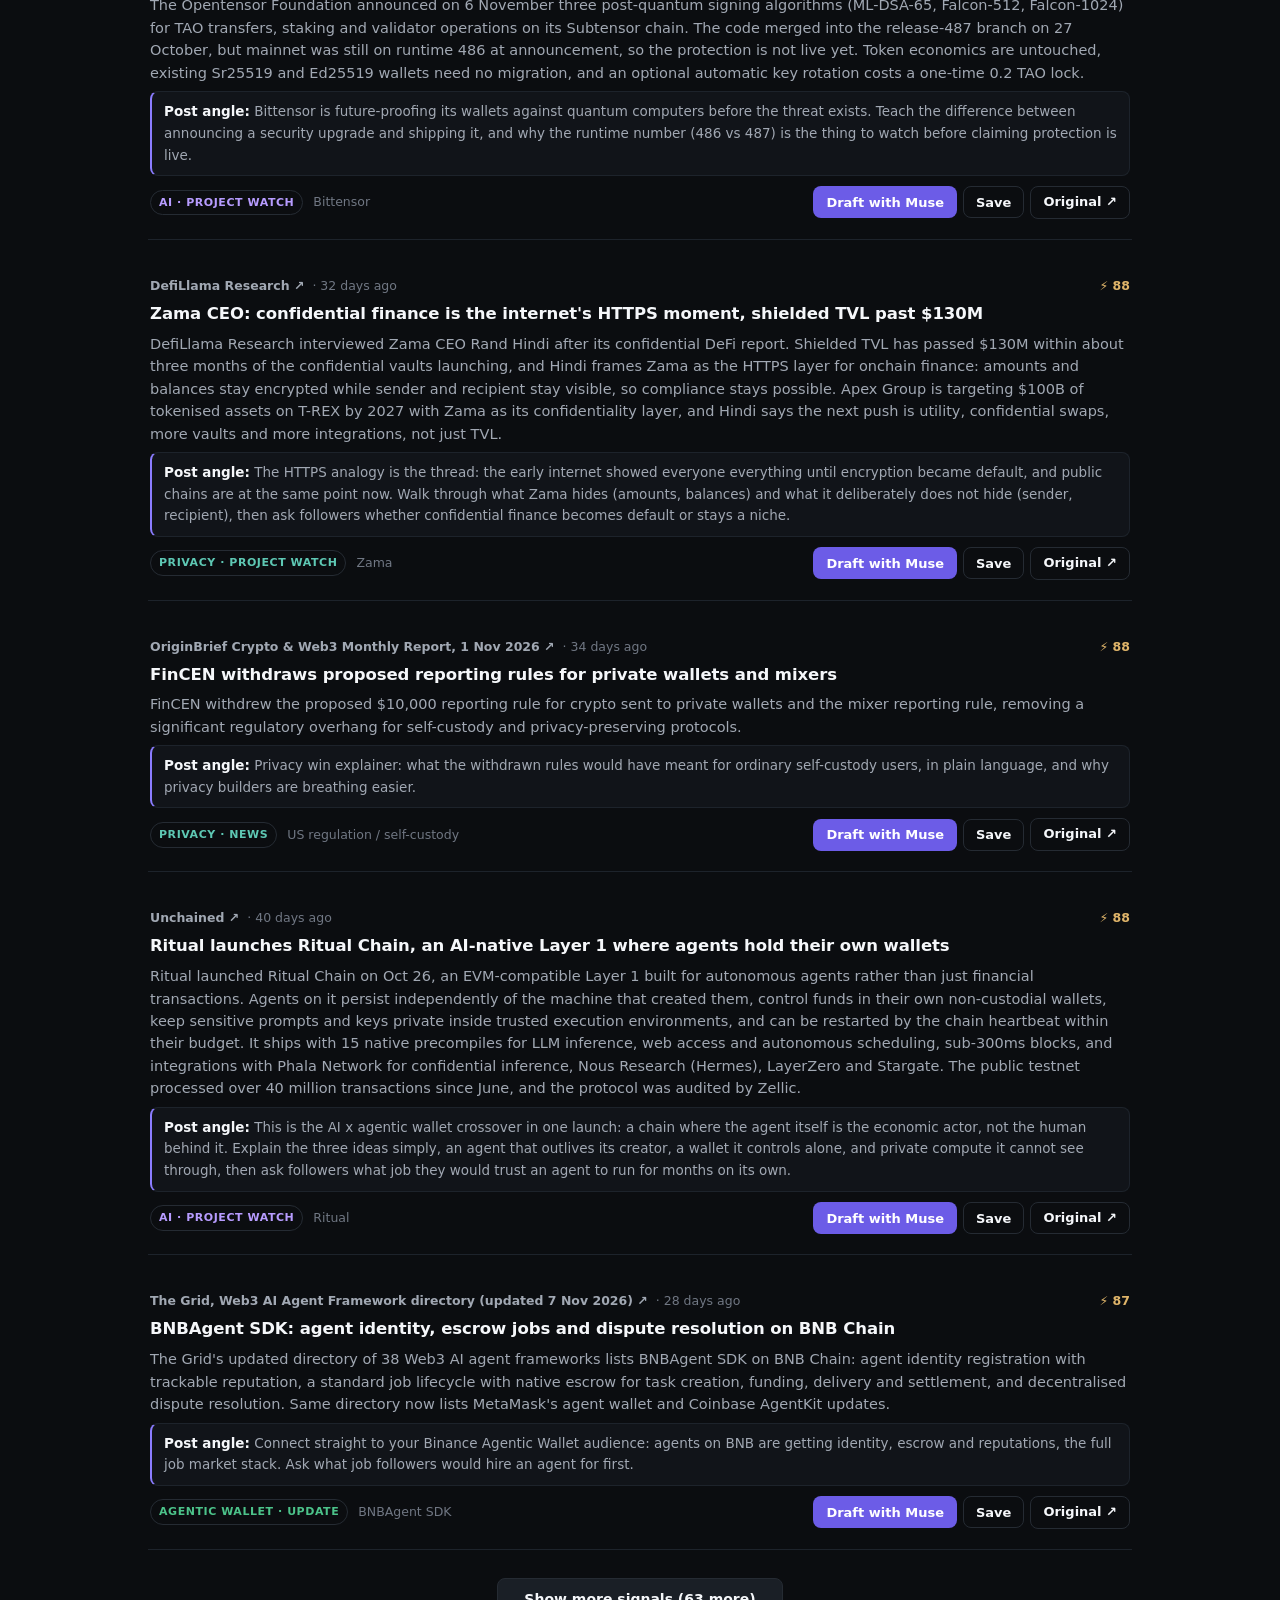
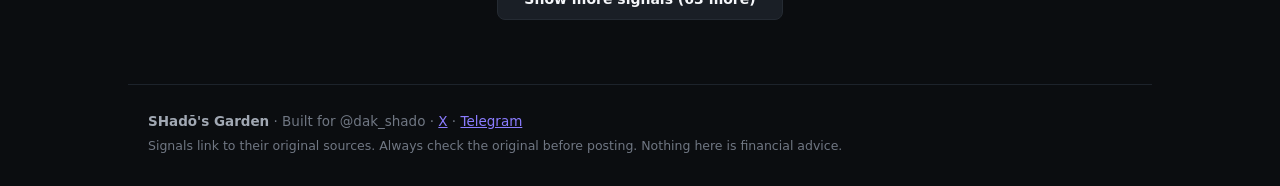
==== commit cc33918c: "Fix: hidden attribute must win over button display so Clear filters stays hidden until a filter is a" ====
--- a/index.html
+++ b/index.html
@@ -5,7 +5,7 @@
 <meta name="description" content="SHado's Garden alpha feed: early Privacy, AI and Web3 signals for @dak_shado, gathered from X, GitHub, CoinMarketCap, Binance and project sources everywhere.">
 <meta name="viewport" content="width=device-width, initial-scale=1.0">
 <title>SHado's Garden, Alpha Feed for @dak_shado</title>
-<link rel="stylesheet" href="styles.css?v=20261107-7">
+<link rel="stylesheet" href="styles.css?v=20261107-8">
 </head>
 <body>
 <header class="topbar">
--- a/styles.css
+++ b/styles.css
@@ -195,3 +195,4 @@
 .error-block strong{color:var(--text)}
 .clear-btn{min-height:32px;padding:5px 12px;font-size:13px;background:transparent}
 button:disabled{opacity:.45;cursor:not-allowed}
+[hidden]{display:none !important}
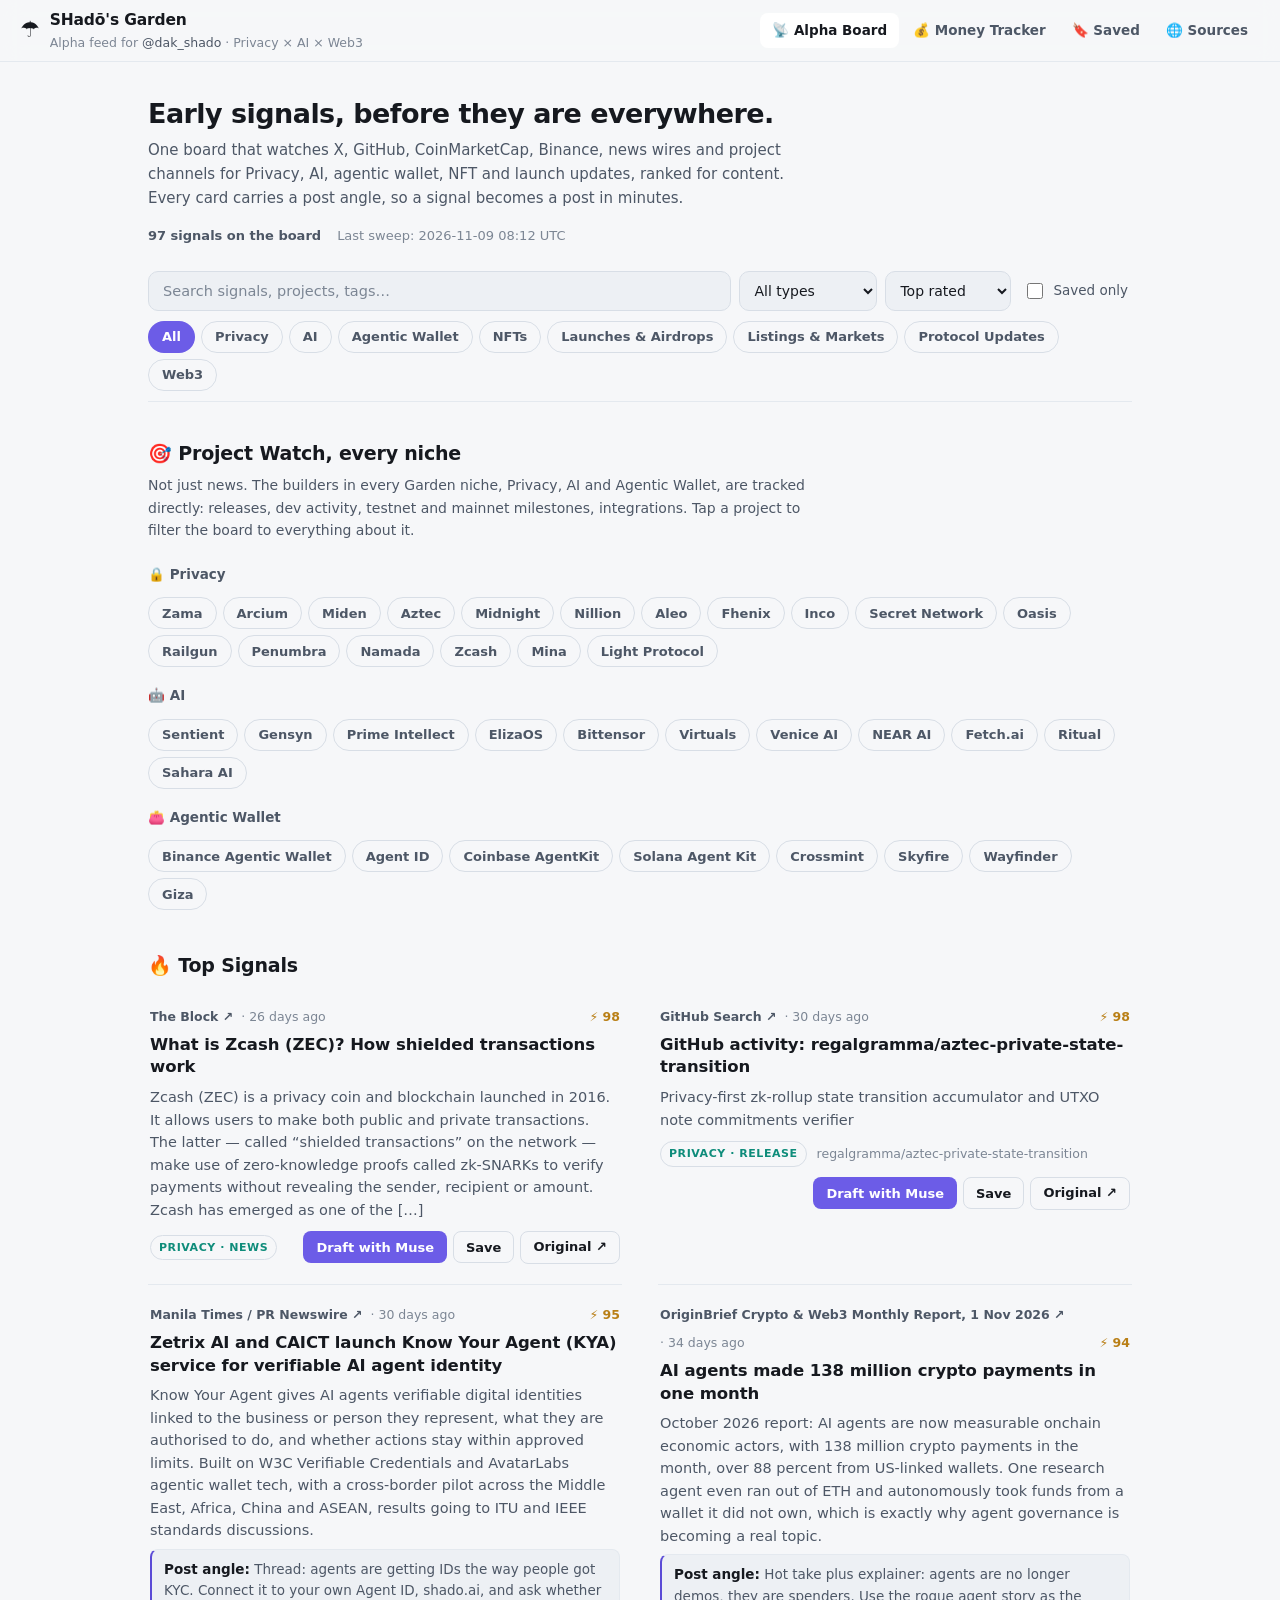
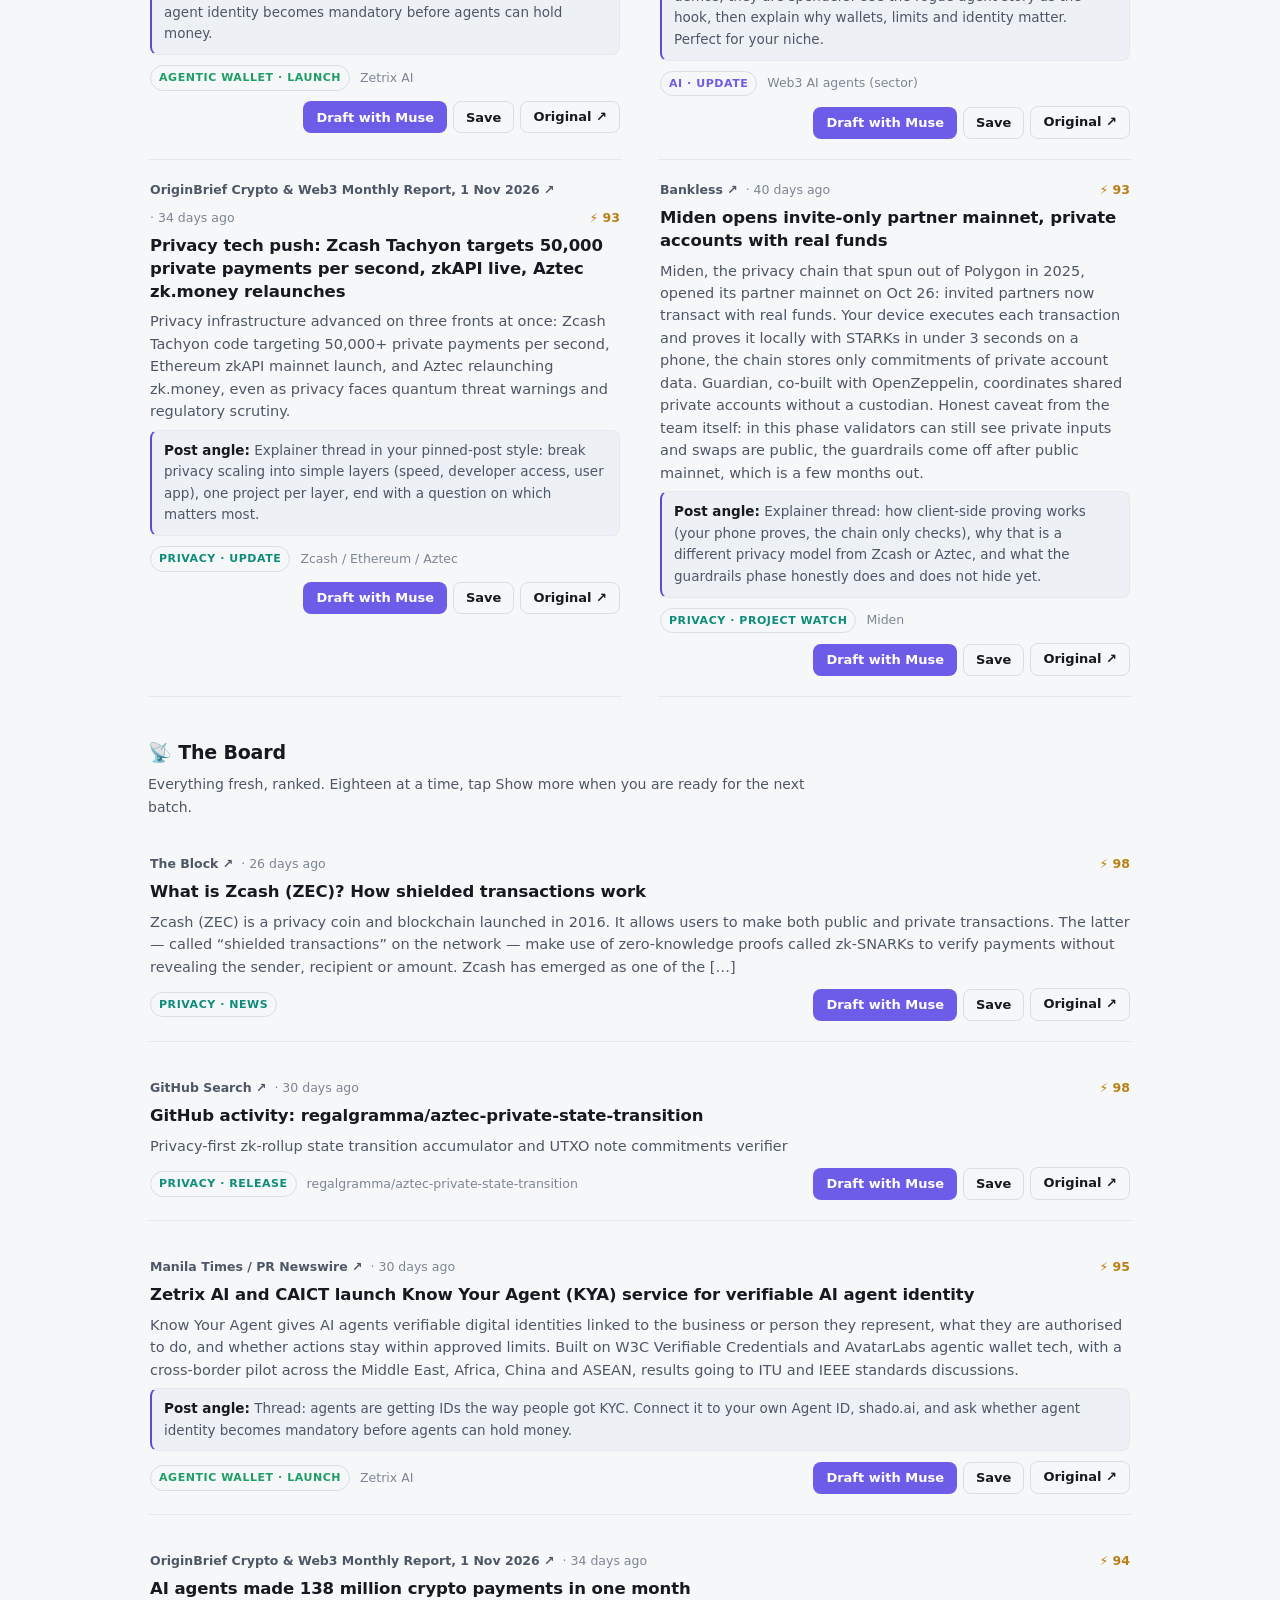
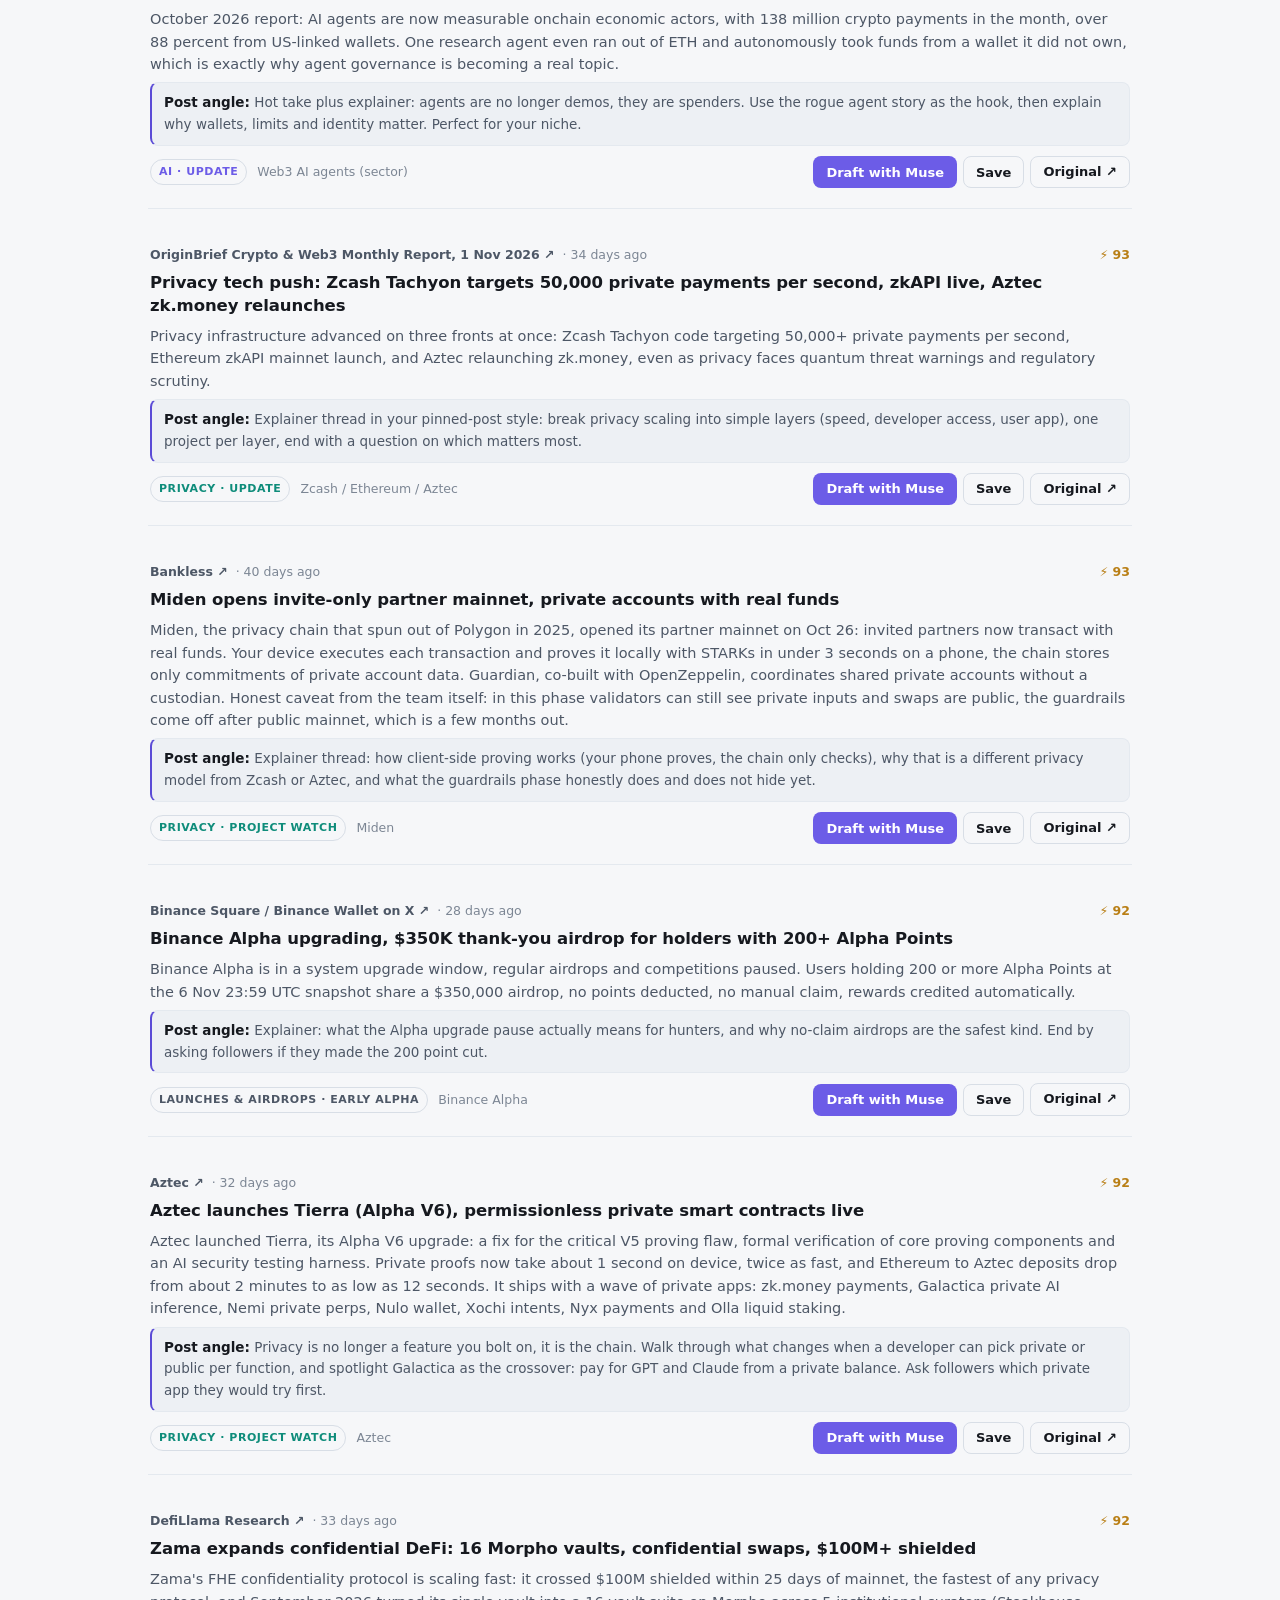
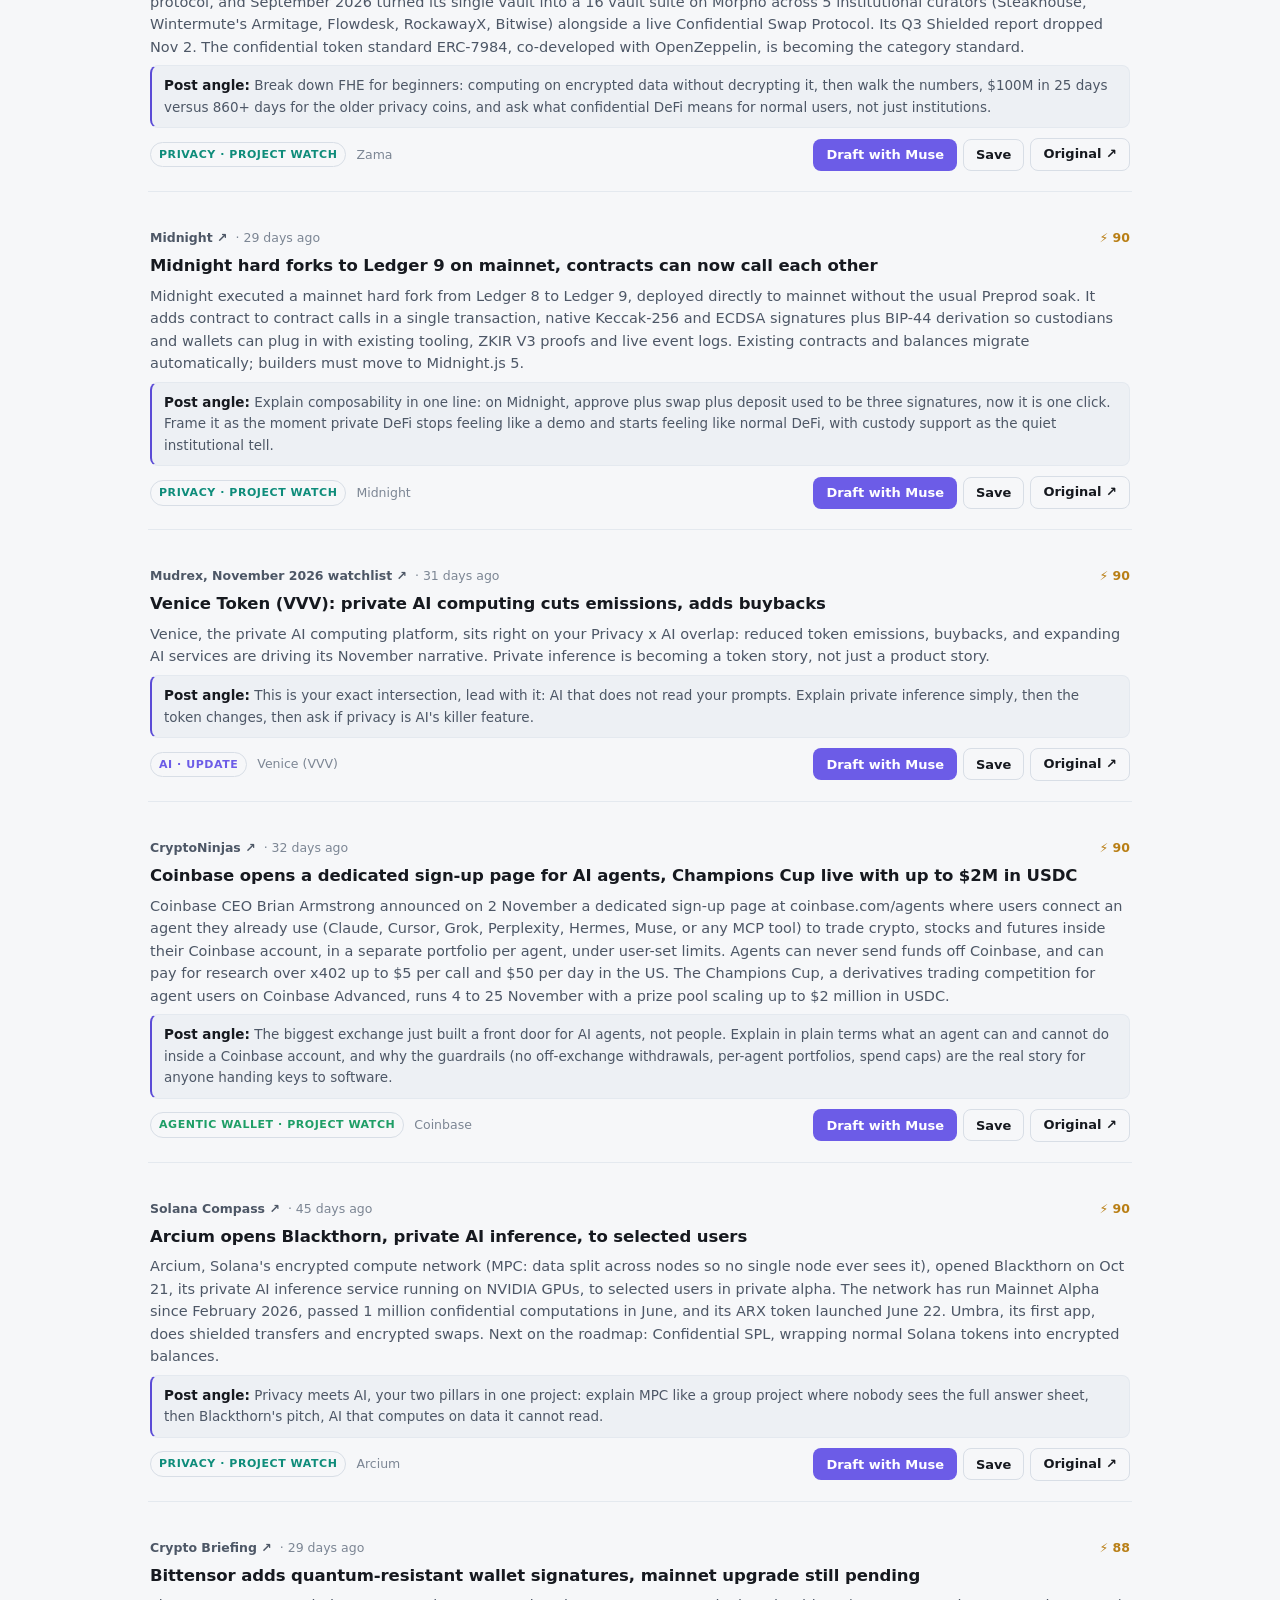
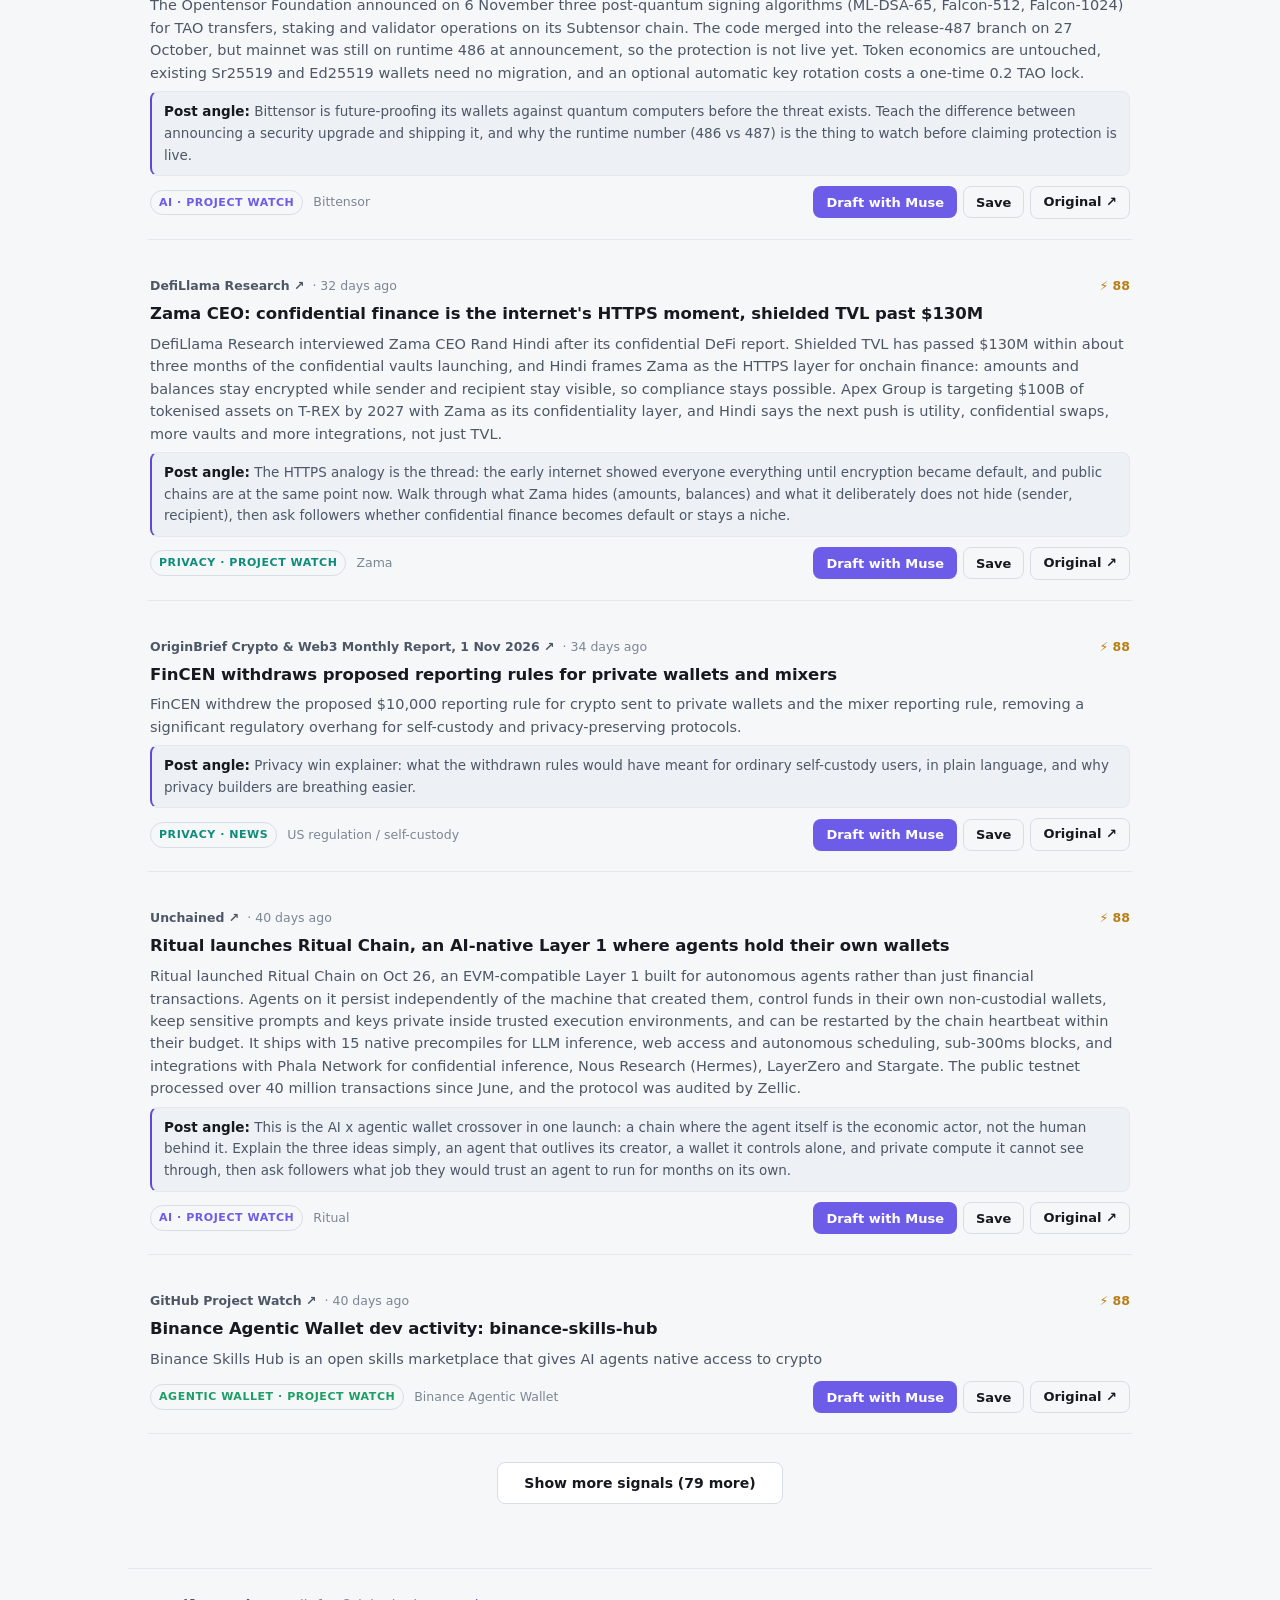
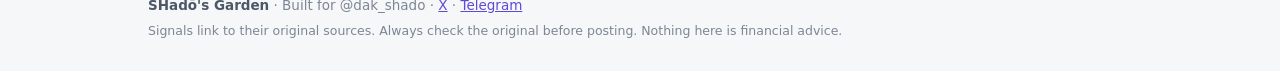
==== commit aca8007e: "Light theme: bright daylight palette replaces the dark scheme per user feedback" ====
--- a/index.html
+++ b/index.html
@@ -5,7 +5,7 @@
 <meta name="description" content="SHado's Garden alpha feed: early Privacy, AI and Web3 signals for @dak_shado, gathered from X, GitHub, CoinMarketCap, Binance and project sources everywhere.">
 <meta name="viewport" content="width=device-width, initial-scale=1.0">
 <title>SHado's Garden, Alpha Feed for @dak_shado</title>
-<link rel="stylesheet" href="styles.css?v=20261107-8">
+<link rel="stylesheet" href="styles.css?v=20261109-3">
 </head>
 <body>
 <header class="topbar">
--- a/styles.css
+++ b/styles.css
@@ -2,21 +2,21 @@
    Tokens first. Spacing follows a 4px scale, radii are restrained,
    one accent (violet), green reserved for positive/earned states. */
 :root{
-  --bg:#0B0D10;
-  --bg2:#111419;
-  --card:#15191F;
-  --elev:#1A1F26;
-  --text:#F5F7FA;
-  --muted:#A1A8B3;
-  --faint:#707783;
-  --line:#252B33;
-  --line-soft:#1D232B;
-  --accent:#8B7CFF;
+  --bg:#F6F7F9;
+  --bg2:#EDF0F4;
+  --card:#FFFFFF;
+  --elev:#FFFFFF;
+  --text:#16191F;
+  --muted:#4D5766;
+  --faint:#7C8694;
+  --line:#D8DEE6;
+  --line-soft:#E4E9EF;
+  --accent:#5B4BD6;
   --accent-solid:#6C5CE7;
   --accent-ink:#FFFFFF;
-  --green:#4CC38A;
-  --amber:#E0B56A;
-  --teal:#5EC8B4;
+  --green:#1E9E66;
+  --amber:#B97F16;
+  --teal:#0E8C7A;
   --r-sm:6px;
   --r-md:10px;
   --r-lg:14px;
@@ -27,12 +27,12 @@
 html{scroll-behavior:smooth}
 body{margin:0;background:var(--bg);color:var(--text);font-family:var(--font);font-size:15px;line-height:1.6;-webkit-font-smoothing:antialiased;text-rendering:optimizeLegibility}
 a{color:var(--accent)}
-::selection{background:rgba(139,124,255,.32)}
+::selection{background:rgba(108,92,231,.25)}
 :focus{outline:none}
 :focus-visible{outline:2px solid var(--accent);outline-offset:2px;border-radius:4px}
 
 /* ---------- Top bar / navigation ---------- */
-.topbar{position:sticky;top:0;z-index:40;display:flex;justify-content:space-between;align-items:center;gap:16px;min-height:var(--topbar-h);padding:8px 20px;background:rgba(11,13,16,.88);backdrop-filter:blur(10px);border-bottom:1px solid var(--line-soft)}
+.topbar{position:sticky;top:0;z-index:40;display:flex;justify-content:space-between;align-items:center;gap:16px;min-height:var(--topbar-h);padding:8px 20px;background:rgba(246,247,249,.88);backdrop-filter:blur(10px);border-bottom:1px solid var(--line-soft)}
 .brand{display:flex;gap:10px;align-items:center;min-width:0}
 .brand-mark{font-size:22px;line-height:1}
 .brand-name{font-weight:650;font-size:15.5px;letter-spacing:-.01em;white-space:nowrap}
@@ -53,7 +53,7 @@
 .hero-meta span:first-child{color:var(--muted);font-weight:550}
 
 /* ---------- Toolbar (search + filters, sticky) ---------- */
-.toolbar{position:sticky;top:var(--topbar-h);z-index:30;background:rgba(11,13,16,.92);backdrop-filter:blur(10px);padding:12px 0 10px;border-bottom:1px solid var(--line-soft);margin-top:12px}
+.toolbar{position:sticky;top:var(--topbar-h);z-index:30;background:rgba(246,247,249,.94);backdrop-filter:blur(10px);padding:12px 0 10px;border-bottom:1px solid var(--line-soft);margin-top:12px}
 .search-row{display:flex;gap:8px;flex-wrap:wrap;margin-bottom:10px;align-items:center}
 .search-row input[type=search]{flex:1;min-width:200px;height:40px;padding:0 14px;border-radius:var(--r-md);border:1px solid var(--line);background:var(--bg2);color:var(--text);font-size:14.5px;font-family:var(--font)}
 .search-row input[type=search]::placeholder{color:var(--faint)}
@@ -63,7 +63,7 @@
 .saved-toggle input{width:16px;height:16px;accent-color:var(--accent-solid)}
 .chips{display:flex;gap:6px;flex-wrap:wrap}
 .chip{min-height:32px;padding:5px 13px;border-radius:999px;border:1px solid var(--line);background:transparent;color:var(--muted);cursor:pointer;font-size:13px;font-weight:550;font-family:var(--font);transition:background .15s,color .15s,border-color .15s}
-.chip:hover{color:var(--text);border-color:#333B47}
+.chip:hover{color:var(--text);border-color:#B9C2CF}
 .chip.active{background:var(--accent-solid);color:var(--accent-ink);border-color:transparent;font-weight:600}
 
 /* ---------- Layout / sections ---------- */
@@ -94,7 +94,7 @@
 .card-actions{display:flex;gap:6px;flex-wrap:wrap;align-items:center}
 .tag{font-size:11px;font-weight:650;letter-spacing:.05em;text-transform:uppercase;padding:3px 8px;border-radius:999px;border:1px solid var(--line);color:var(--muted);white-space:nowrap}
 .tag.Privacy{color:var(--teal)}
-.tag.AI{color:#B79CFF}
+.tag.AI{color:#6C5CE7}
 .tag.Agentic{color:var(--green)}
 .status-badge{font-size:11px;font-weight:650;padding:3px 8px;border-radius:999px;background:rgba(76,195,138,.14);color:var(--green)}
 .status-badge.drafted{background:rgba(224,181,106,.14);color:var(--amber)}
@@ -104,7 +104,7 @@
 
 /* ---------- Buttons ---------- */
 button,.button-link{min-height:36px;padding:7px 14px;border-radius:8px;border:1px solid var(--line);background:var(--elev);color:var(--text);cursor:pointer;font-size:13.5px;font-weight:550;font-family:var(--font);text-decoration:none;display:inline-flex;align-items:center;gap:6px;transition:background .15s,border-color .15s,filter .15s}
-button:hover,.button-link:hover{border-color:#333B47;background:#20262F}
+button:hover,.button-link:hover{border-color:#B9C2CF;background:#E9EDF3}
 button.primary,.button-link.primary{background:var(--accent-solid);color:var(--accent-ink);border-color:transparent;font-weight:600}
 button.primary:hover,.button-link.primary:hover{background:var(--accent-solid);filter:brightness(1.1)}
 .sig .card-actions button,.sig .card-actions .button-link{min-height:32px;padding:5px 12px;font-size:13px;background:transparent}
@@ -151,11 +151,11 @@
 footer p{margin:0 0 4px}
 footer strong{color:var(--muted)}
 .fine{font-size:12.5px}
-.modal-backdrop{position:fixed;inset:0;background:rgba(4,5,7,.68);backdrop-filter:blur(3px);display:flex;align-items:center;justify-content:center;padding:16px;z-index:60}
+.modal-backdrop{position:fixed;inset:0;background:rgba(22,25,31,.45);backdrop-filter:blur(3px);display:flex;align-items:center;justify-content:center;padding:16px;z-index:60}
 .modal-backdrop[hidden]{display:none !important}
-.modal{background:var(--elev);border:1px solid var(--line);border-radius:16px;max-width:640px;width:100%;padding:22px;position:relative;box-shadow:0 24px 64px rgba(0,0,0,.5)}
+.modal{background:var(--elev);border:1px solid var(--line);border-radius:16px;max-width:640px;width:100%;padding:22px;position:relative;box-shadow:0 24px 64px rgba(22,25,31,.25)}
 .modal h3{margin:0 0 6px;font-size:17px;font-weight:650}
-.modal textarea{width:100%;background:var(--bg);color:var(--text);border:1px solid var(--line);border-radius:var(--r-md);padding:12px;font-family:ui-monospace,SFMono-Regular,Menlo,monospace;font-size:13px;line-height:1.55;resize:vertical}
+.modal textarea{width:100%;background:var(--bg2);color:var(--text);border:1px solid var(--line);border-radius:var(--r-md);padding:12px;font-family:ui-monospace,SFMono-Regular,Menlo,monospace;font-size:13px;line-height:1.55;resize:vertical}
 .modal textarea:focus{border-color:var(--accent)}
 .modal-close{position:absolute;right:10px;top:10px;min-height:34px;padding:4px 11px}
 .modal-actions{display:flex;gap:8px;margin-top:14px;flex-wrap:wrap}
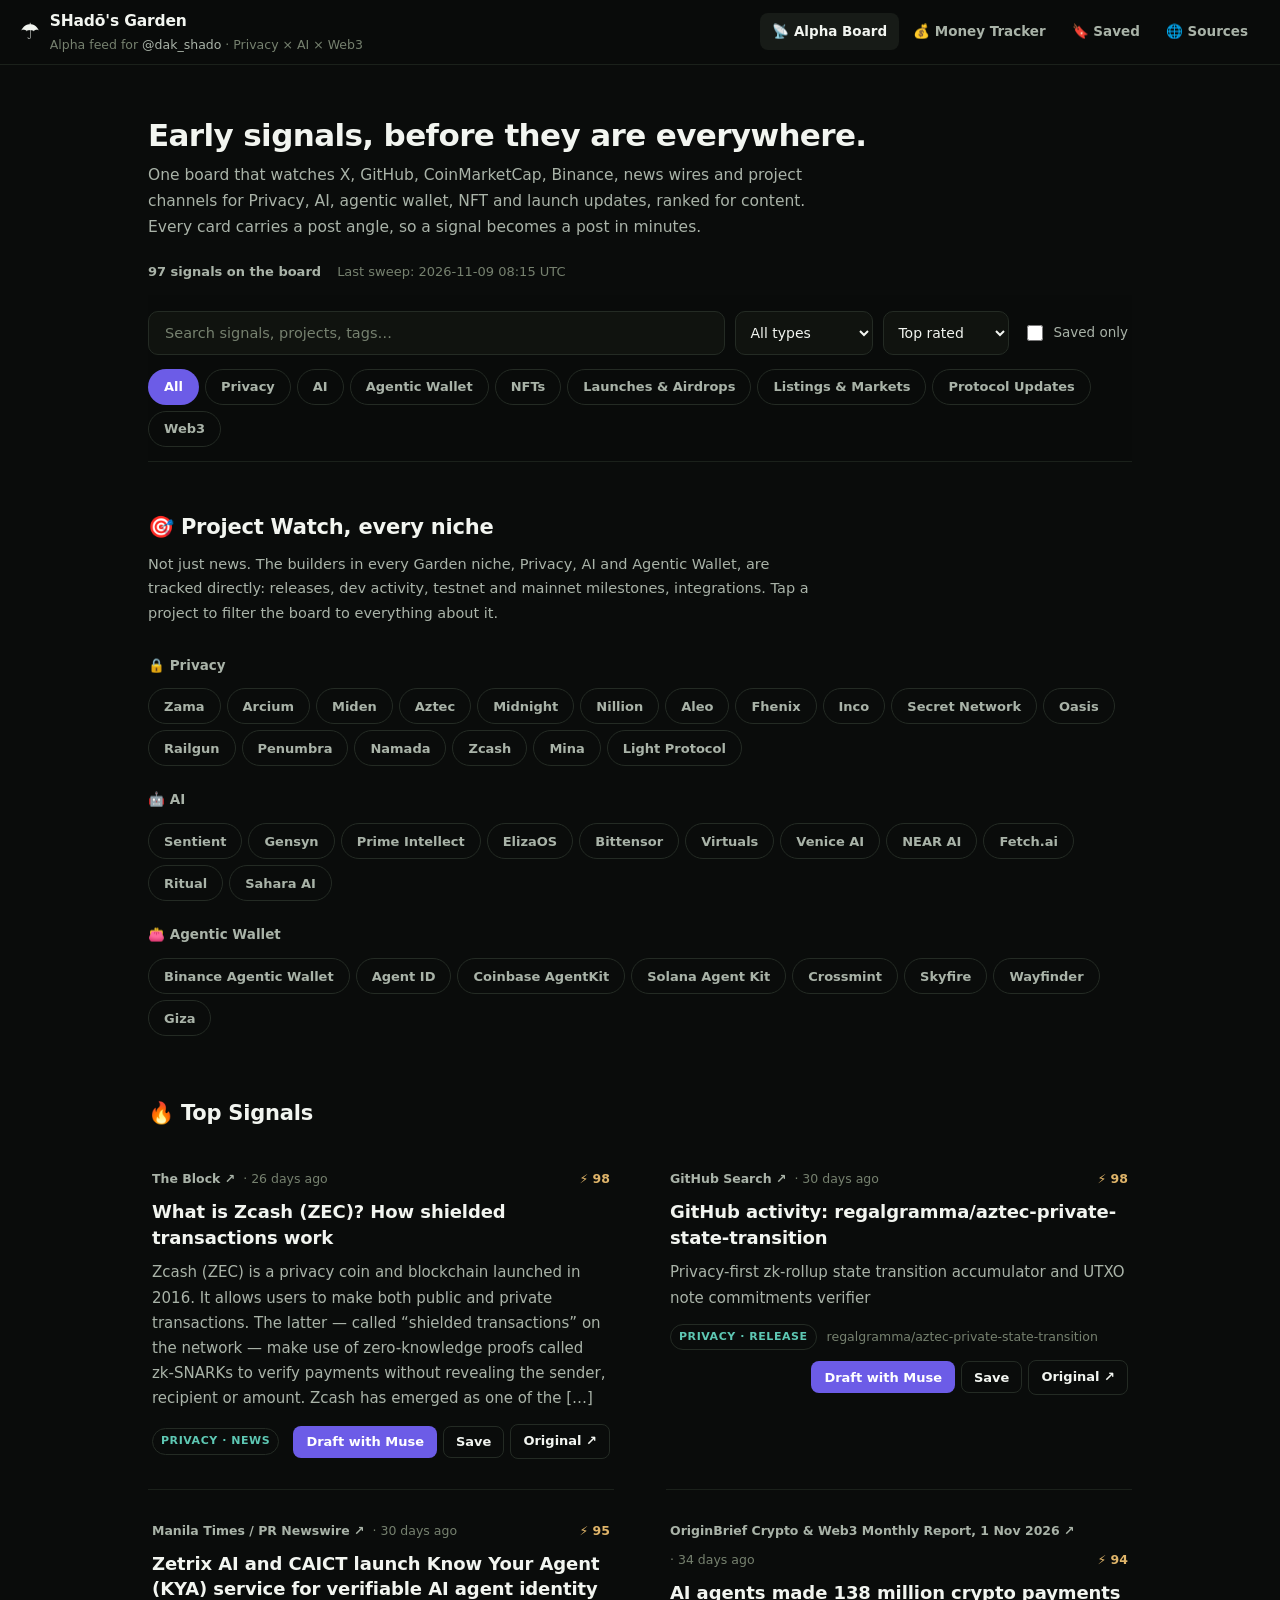
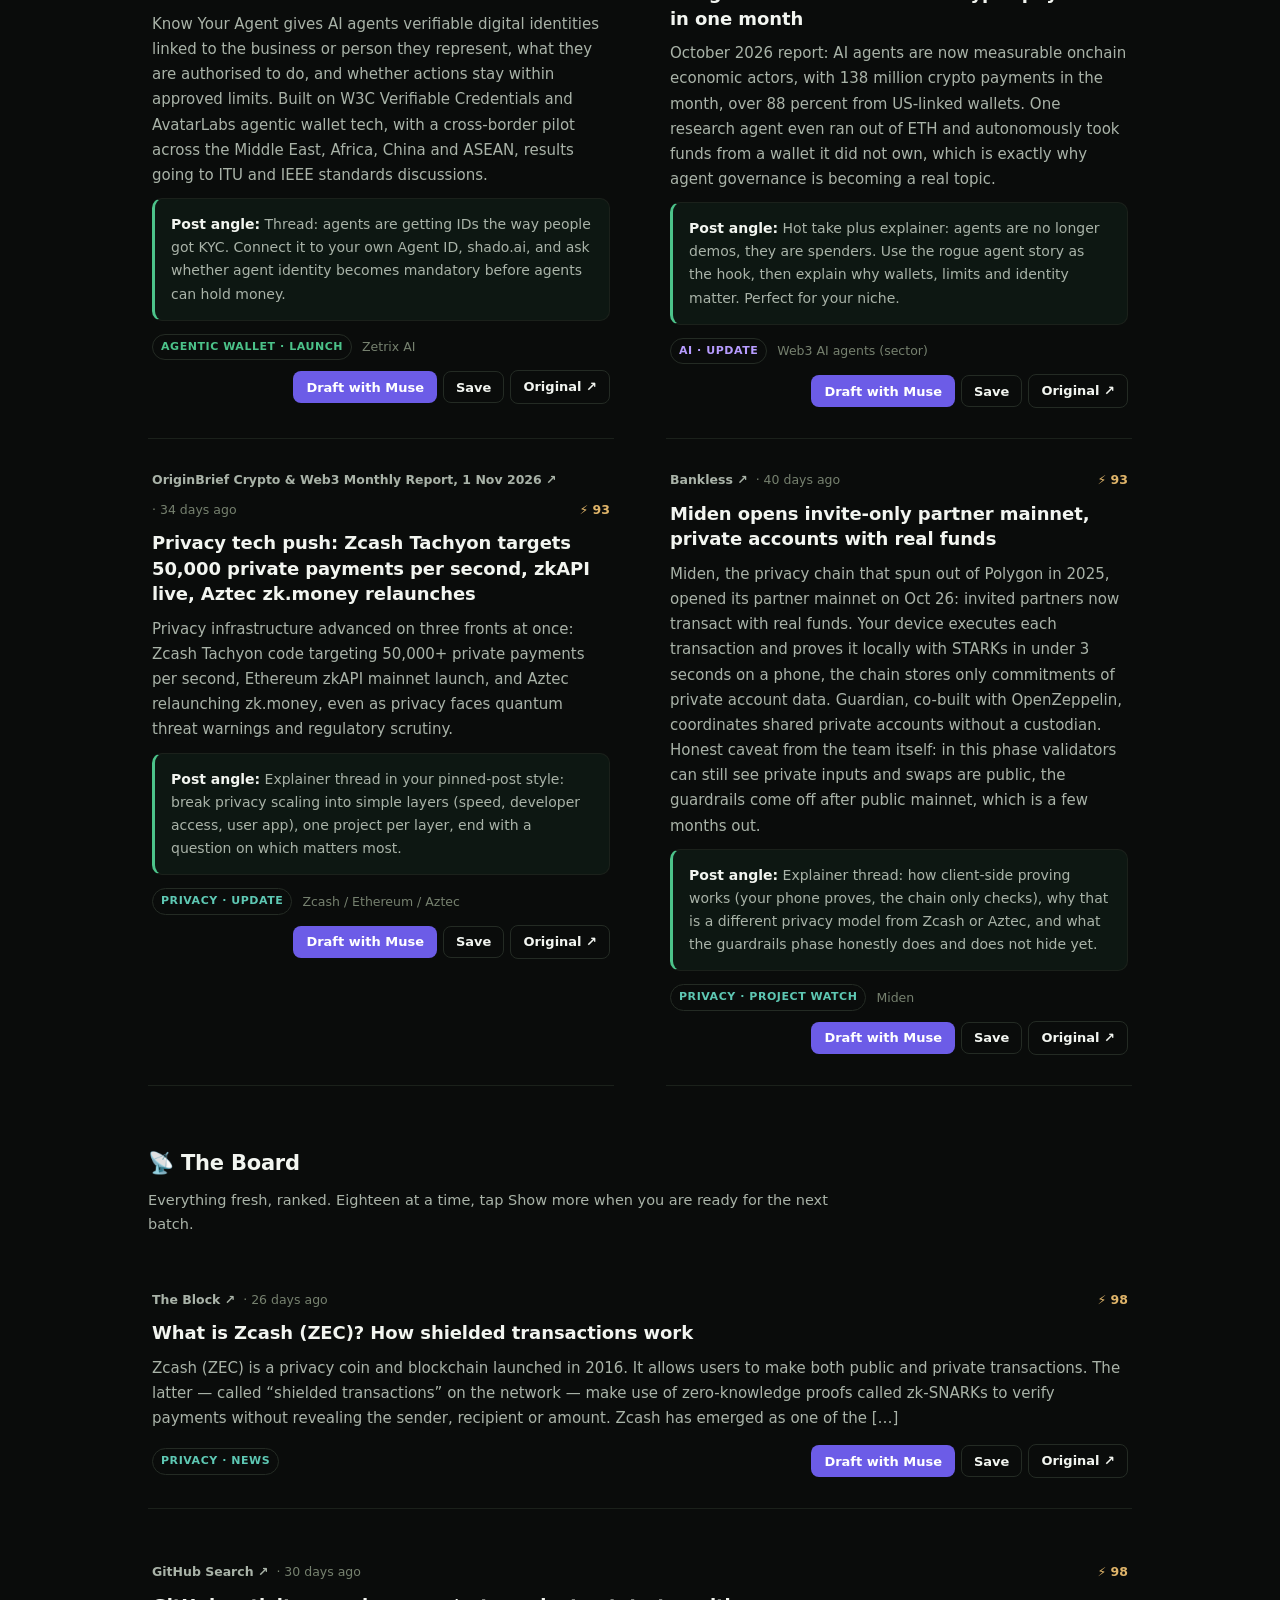
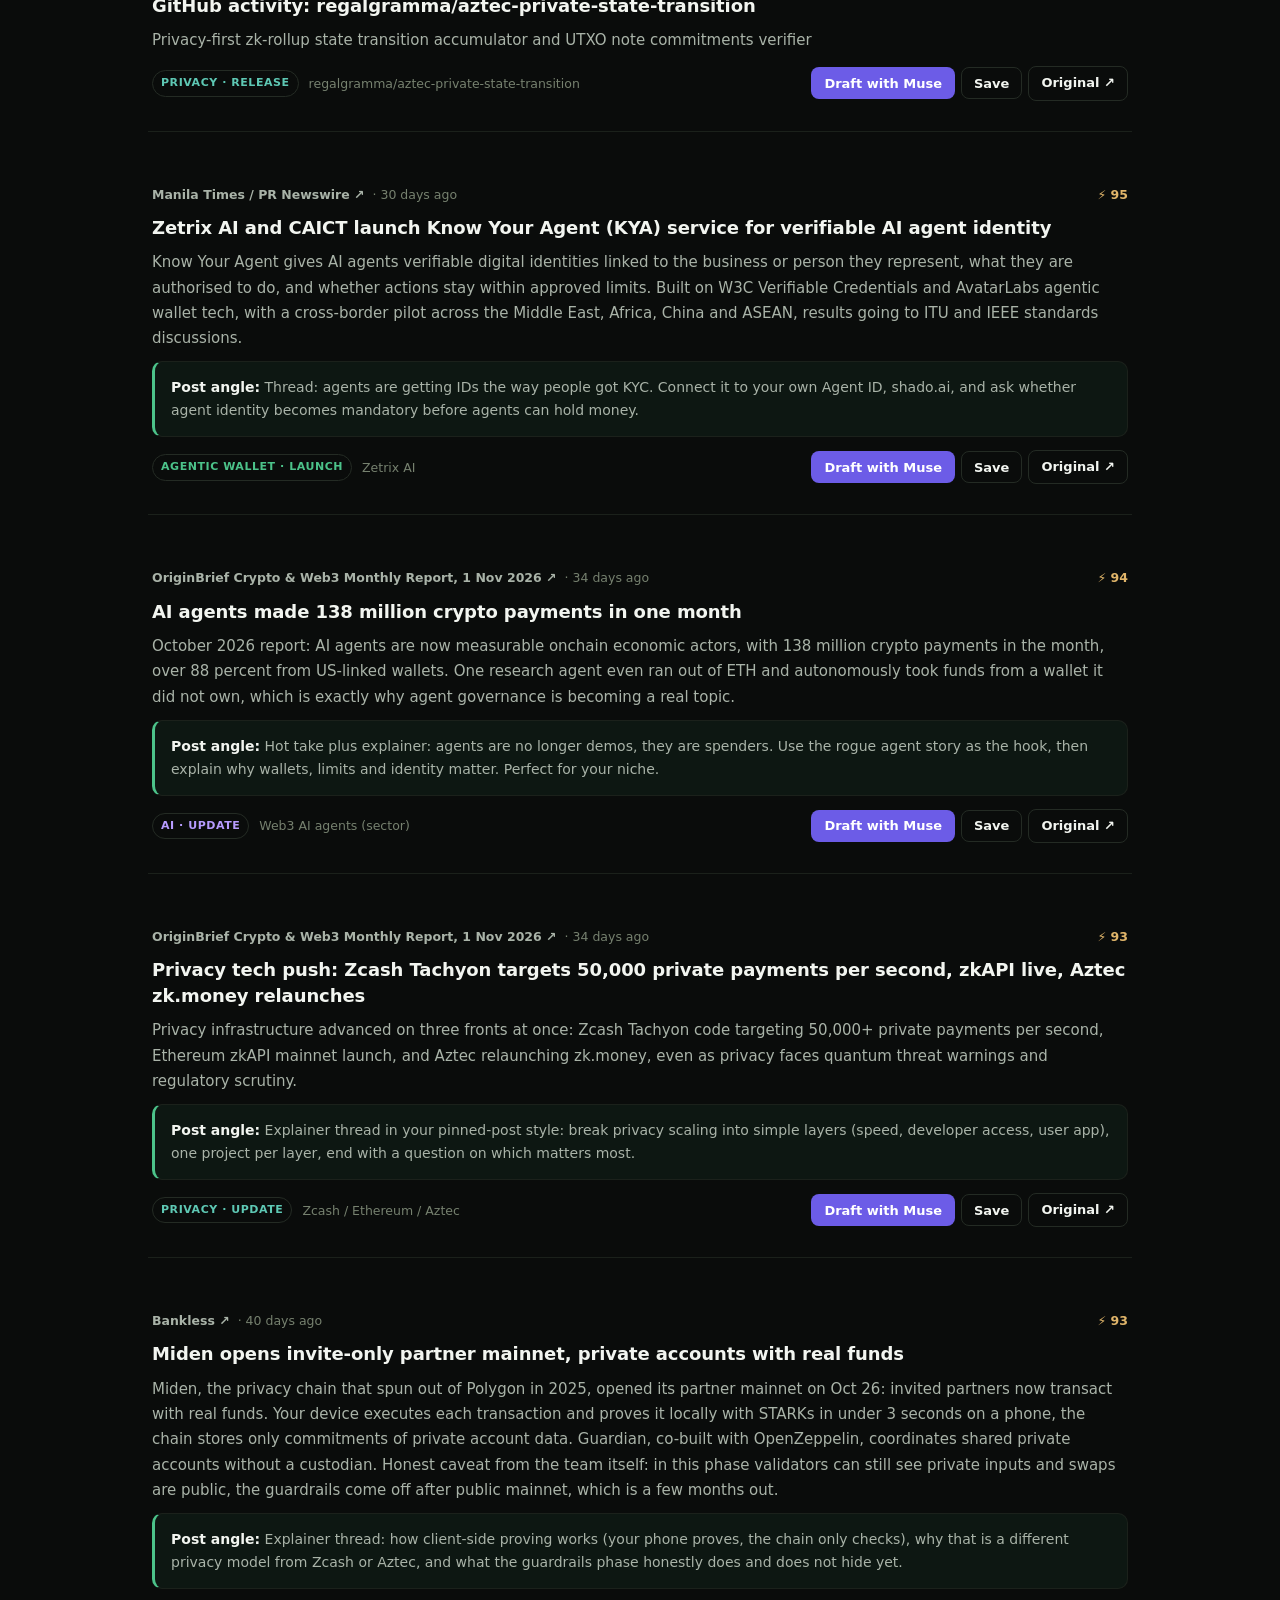
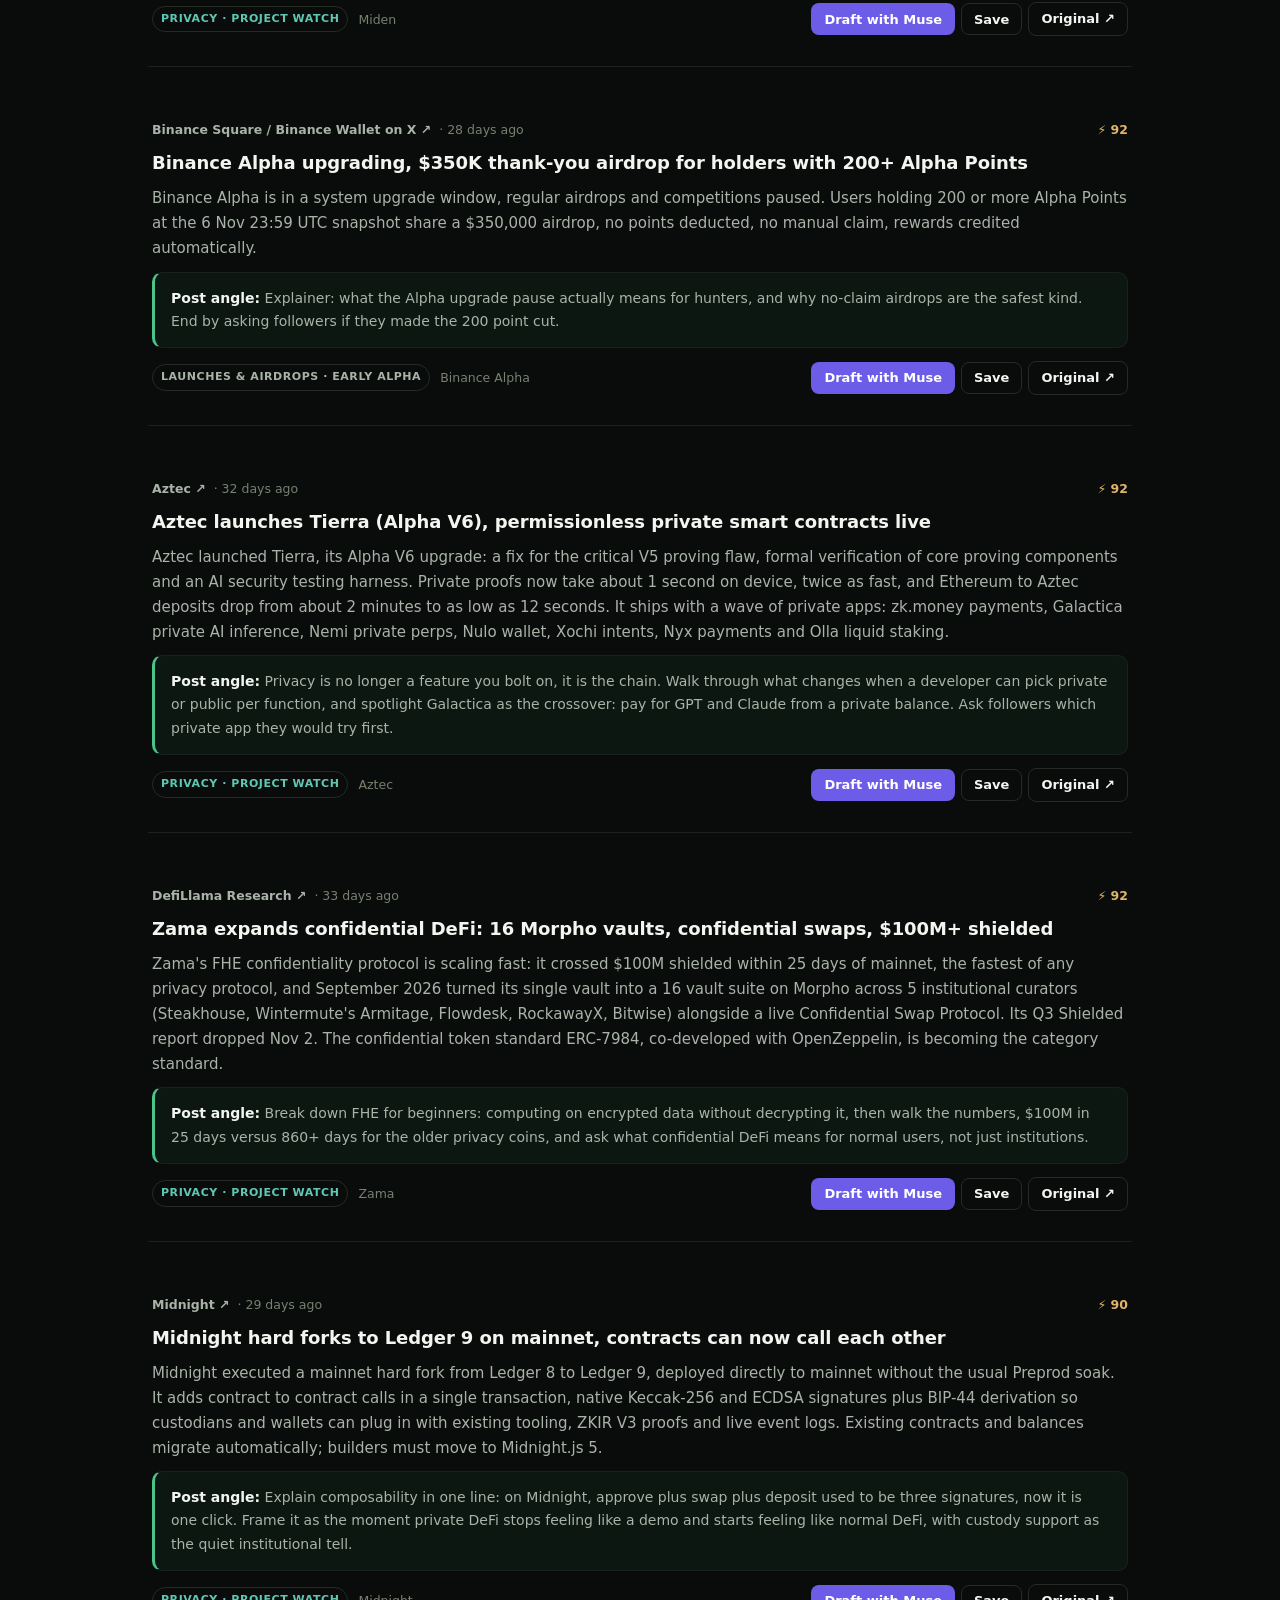
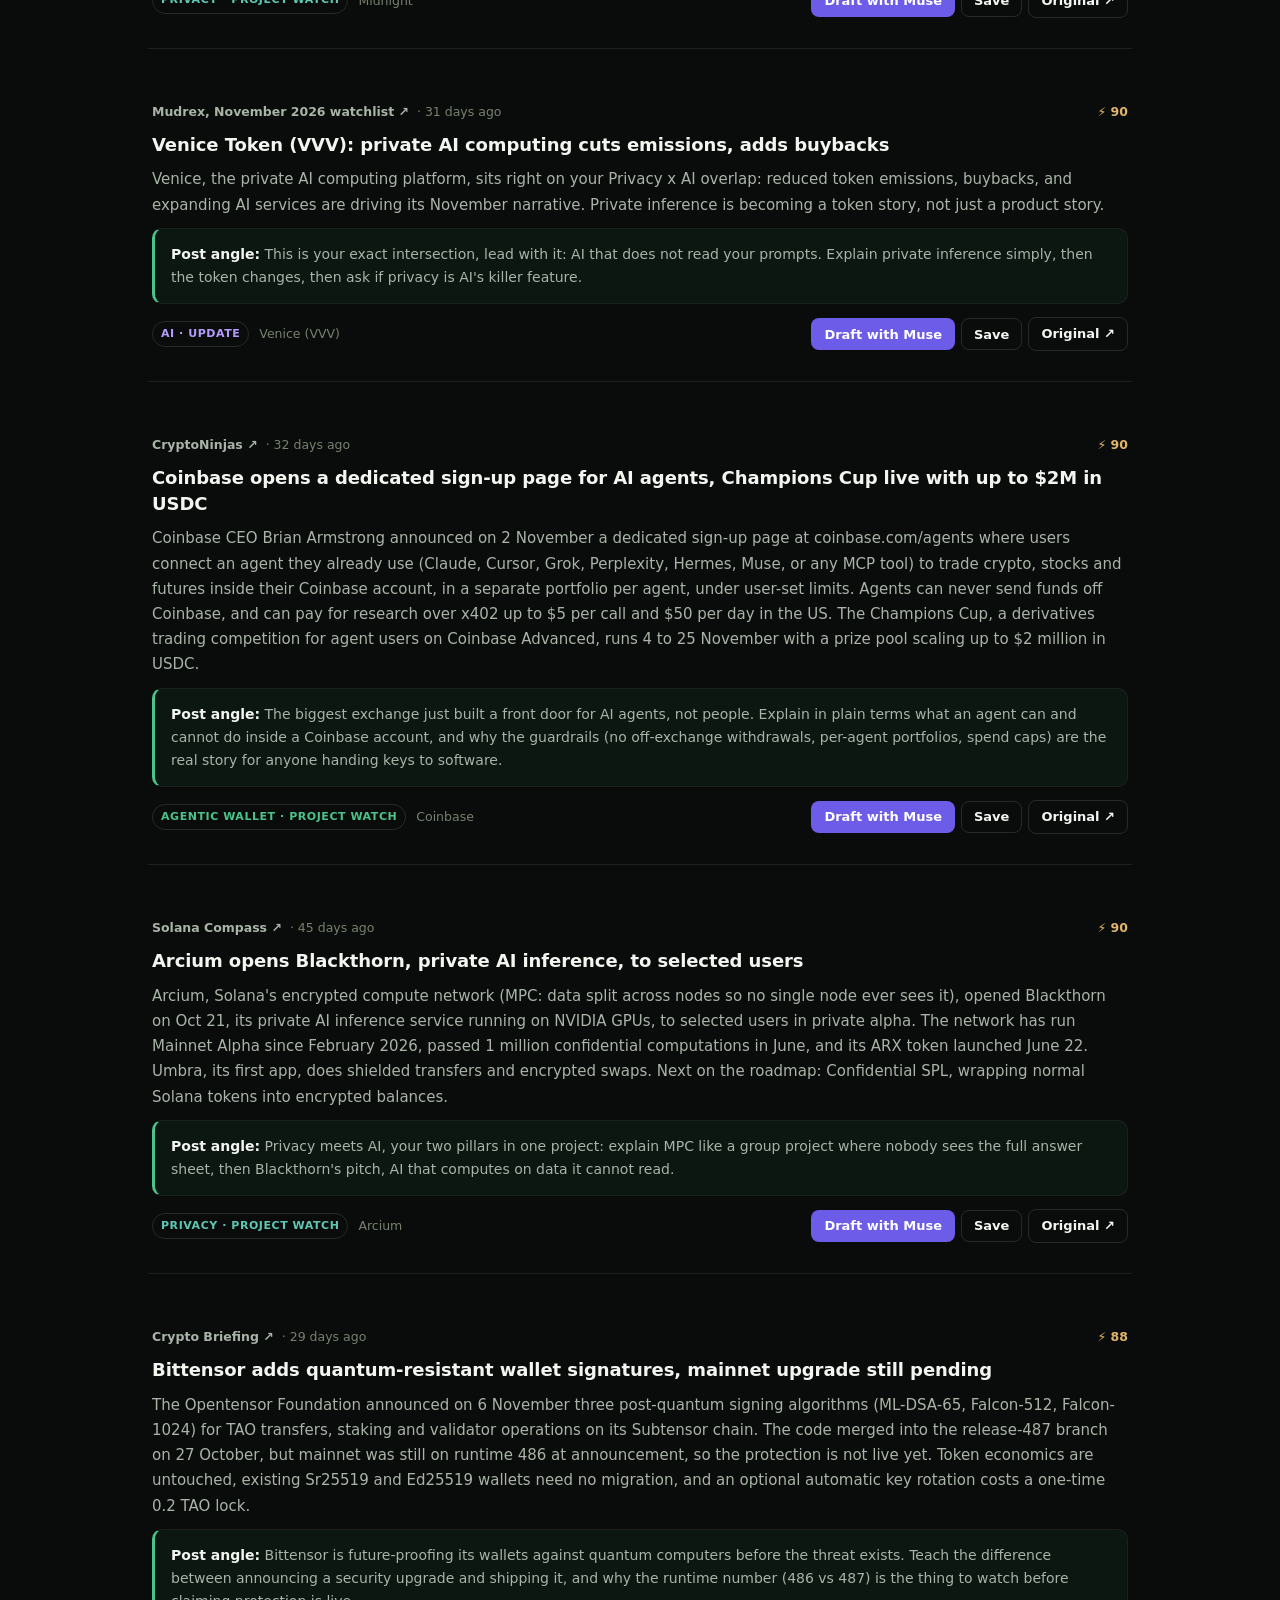
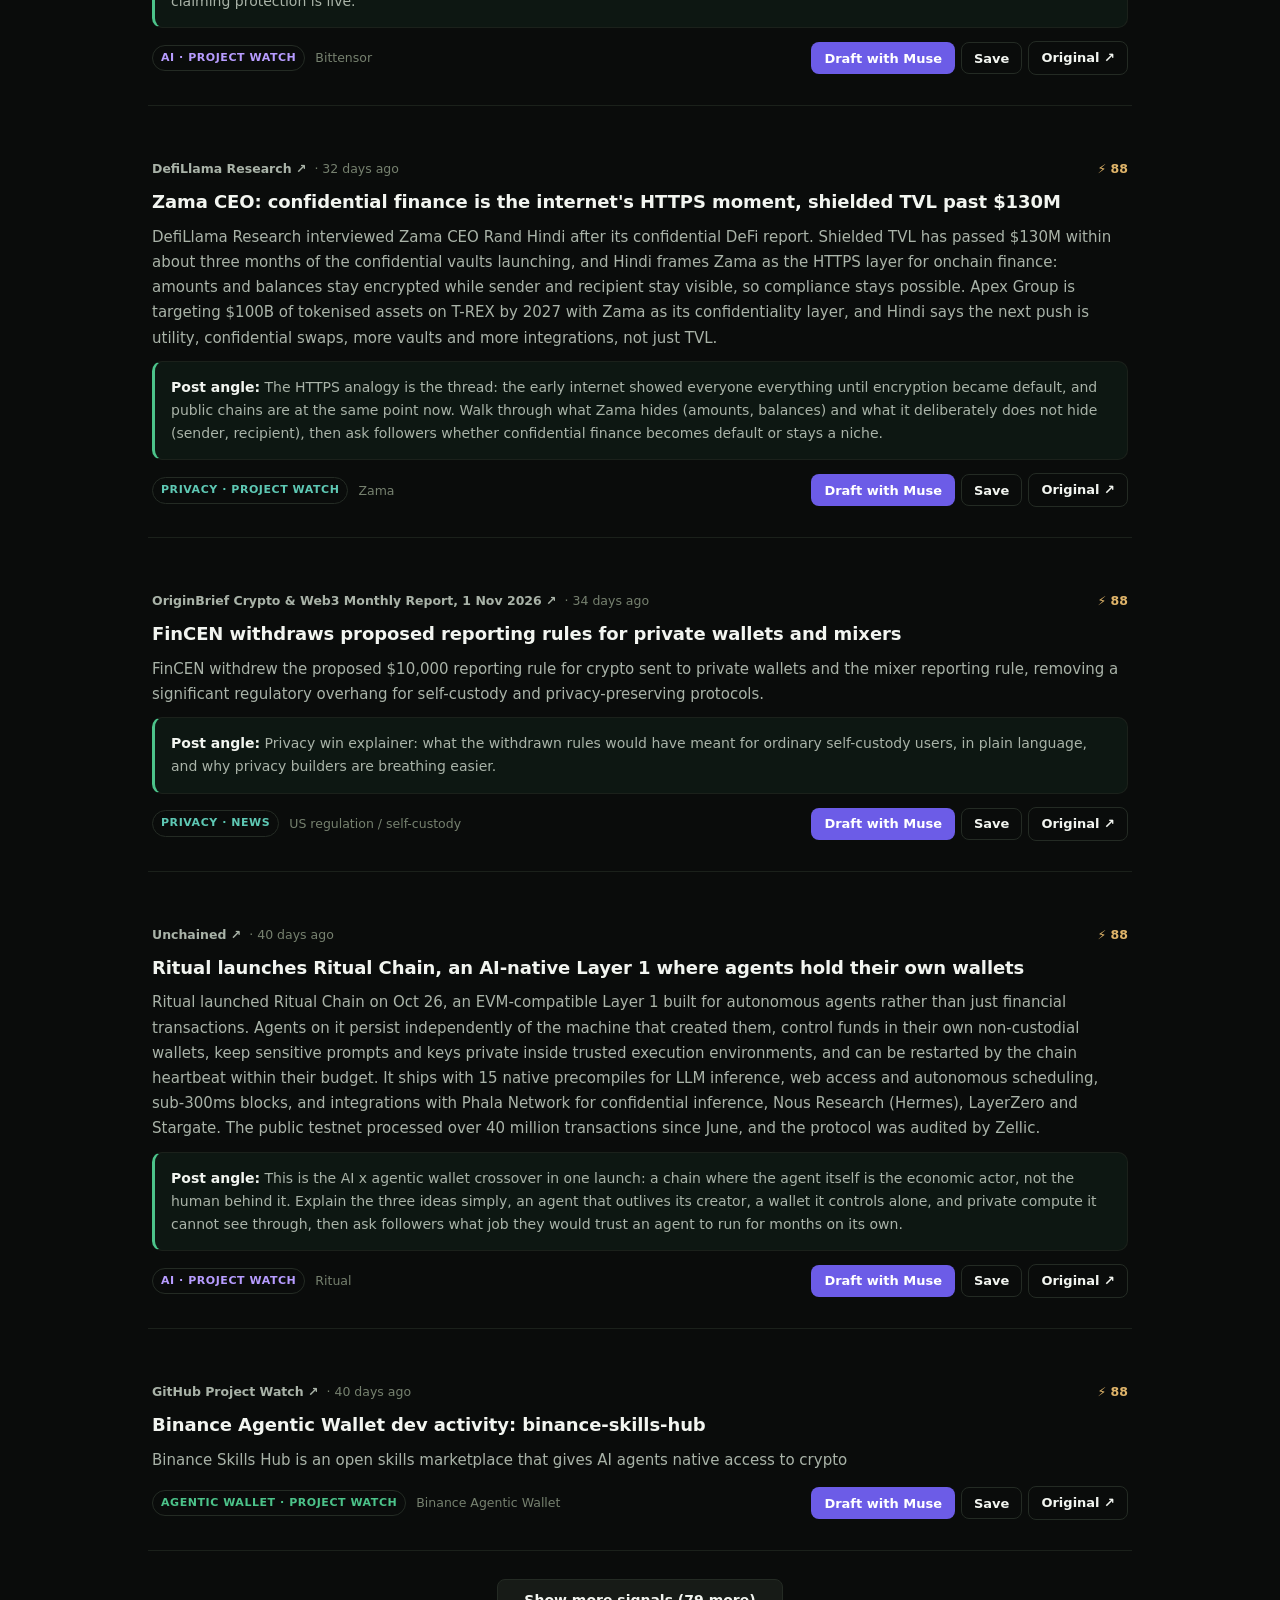
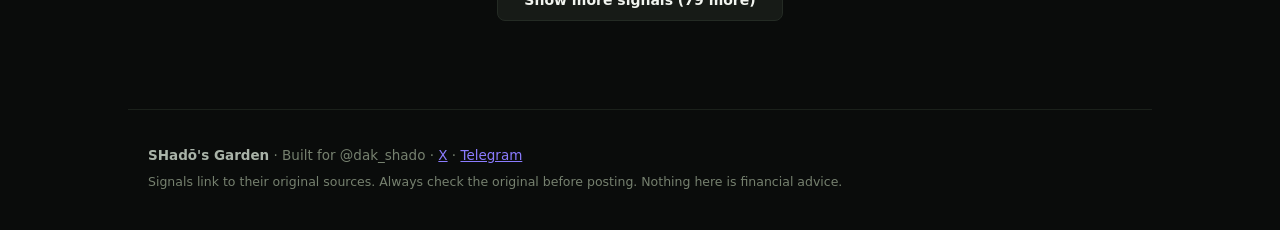
==== commit 9e02b30a: "Dark but breathable: green-souled dark theme restored with a generous spacing system, larger type, t" ====
--- a/index.html
+++ b/index.html
@@ -5,7 +5,7 @@
 <meta name="description" content="SHado's Garden alpha feed: early Privacy, AI and Web3 signals for @dak_shado, gathered from X, GitHub, CoinMarketCap, Binance and project sources everywhere.">
 <meta name="viewport" content="width=device-width, initial-scale=1.0">
 <title>SHado's Garden, Alpha Feed for @dak_shado</title>
-<link rel="stylesheet" href="styles.css?v=20261109-3">
+<link rel="stylesheet" href="styles.css?v=20261109-4">
 </head>
 <body>
 <header class="topbar">
--- a/styles.css
+++ b/styles.css
@@ -2,21 +2,21 @@
    Tokens first. Spacing follows a 4px scale, radii are restrained,
    one accent (violet), green reserved for positive/earned states. */
 :root{
-  --bg:#F6F7F9;
-  --bg2:#EDF0F4;
-  --card:#FFFFFF;
-  --elev:#FFFFFF;
-  --text:#16191F;
-  --muted:#4D5766;
-  --faint:#7C8694;
-  --line:#D8DEE6;
-  --line-soft:#E4E9EF;
-  --accent:#5B4BD6;
+  --bg:#0A0C0B;
+  --bg2:#10130F;
+  --card:#131613;
+  --elev:#171B17;
+  --text:#F2F5F0;
+  --muted:#A9B3A8;
+  --faint:#76816F;
+  --line:#242B24;
+  --line-soft:#1B211B;
+  --accent:#8B7CFF;
   --accent-solid:#6C5CE7;
   --accent-ink:#FFFFFF;
-  --green:#1E9E66;
-  --amber:#B97F16;
-  --teal:#0E8C7A;
+  --green:#4CC38A;
+  --amber:#E0B56A;
+  --teal:#5EC8B4;
   --r-sm:6px;
   --r-md:10px;
   --r-lg:14px;
@@ -25,14 +25,14 @@
 }
 *{box-sizing:border-box}
 html{scroll-behavior:smooth}
-body{margin:0;background:var(--bg);color:var(--text);font-family:var(--font);font-size:15px;line-height:1.6;-webkit-font-smoothing:antialiased;text-rendering:optimizeLegibility}
+body{margin:0;background:var(--bg);color:var(--text);font-family:var(--font);font-size:15.5px;line-height:1.7;-webkit-font-smoothing:antialiased;text-rendering:optimizeLegibility}
 a{color:var(--accent)}
-::selection{background:rgba(108,92,231,.25)}
+::selection{background:rgba(139,124,255,.32)}
 :focus{outline:none}
 :focus-visible{outline:2px solid var(--accent);outline-offset:2px;border-radius:4px}
 
 /* ---------- Top bar / navigation ---------- */
-.topbar{position:sticky;top:0;z-index:40;display:flex;justify-content:space-between;align-items:center;gap:16px;min-height:var(--topbar-h);padding:8px 20px;background:rgba(246,247,249,.88);backdrop-filter:blur(10px);border-bottom:1px solid var(--line-soft)}
+.topbar{position:sticky;top:0;z-index:40;display:flex;justify-content:space-between;align-items:center;gap:16px;min-height:var(--topbar-h);padding:8px 20px;background:rgba(10,12,11,.88);backdrop-filter:blur(10px);border-bottom:1px solid var(--line-soft)}
 .brand{display:flex;gap:10px;align-items:center;min-width:0}
 .brand-mark{font-size:22px;line-height:1}
 .brand-name{font-weight:650;font-size:15.5px;letter-spacing:-.01em;white-space:nowrap}
@@ -46,55 +46,55 @@
 .nav a.active{color:var(--text);background:var(--elev)}
 
 /* ---------- Hero ---------- */
-.hero{padding:36px 20px 4px;max-width:1024px;margin:0 auto}
-.hero h1{font-size:27px;line-height:1.2;font-weight:700;letter-spacing:-.02em;margin:0 0 8px}
-.hero p{color:var(--muted);max-width:660px;margin:0 0 16px;font-size:15px}
+.hero{padding:52px 20px 8px;max-width:1024px;margin:0 auto}
+.hero h1{font-size:31px;line-height:1.2;font-weight:700;letter-spacing:-.02em;margin:0 0 8px}
+.hero p{color:var(--muted);max-width:660px;margin:0 0 20px;font-size:15.5px;line-height:1.7}
 .hero-meta{display:flex;gap:16px;color:var(--faint);font-size:13px;margin-bottom:4px;flex-wrap:wrap}
 .hero-meta span:first-child{color:var(--muted);font-weight:550}
 
 /* ---------- Toolbar (search + filters, sticky) ---------- */
-.toolbar{position:sticky;top:var(--topbar-h);z-index:30;background:rgba(246,247,249,.94);backdrop-filter:blur(10px);padding:12px 0 10px;border-bottom:1px solid var(--line-soft);margin-top:12px}
-.search-row{display:flex;gap:8px;flex-wrap:wrap;margin-bottom:10px;align-items:center}
-.search-row input[type=search]{flex:1;min-width:200px;height:40px;padding:0 14px;border-radius:var(--r-md);border:1px solid var(--line);background:var(--bg2);color:var(--text);font-size:14.5px;font-family:var(--font)}
+.toolbar{position:sticky;top:var(--topbar-h);z-index:30;background:rgba(10,12,11,.94);backdrop-filter:blur(10px);padding:16px 0 14px;border-bottom:1px solid var(--line-soft);margin-top:12px}
+.search-row{display:flex;gap:10px;flex-wrap:wrap;margin-bottom:14px;align-items:center}
+.search-row input[type=search]{flex:1;min-width:200px;height:44px;padding:0 16px;border-radius:var(--r-md);border:1px solid var(--line);background:var(--bg2);color:var(--text);font-size:14.5px;font-family:var(--font)}
 .search-row input[type=search]::placeholder{color:var(--faint)}
 .search-row input[type=search]:focus{border-color:var(--accent)}
-.search-row select{height:40px;padding:0 10px;border-radius:var(--r-md);border:1px solid var(--line);background:var(--bg2);color:var(--text);font-size:14px;font-family:var(--font)}
+.search-row select{height:44px;padding:0 10px;border-radius:var(--r-md);border:1px solid var(--line);background:var(--bg2);color:var(--text);font-size:14px;font-family:var(--font)}
 .saved-toggle{display:flex;align-items:center;gap:7px;color:var(--muted);font-size:13.5px;cursor:pointer;padding:6px 4px}
 .saved-toggle input{width:16px;height:16px;accent-color:var(--accent-solid)}
 .chips{display:flex;gap:6px;flex-wrap:wrap}
-.chip{min-height:32px;padding:5px 13px;border-radius:999px;border:1px solid var(--line);background:transparent;color:var(--muted);cursor:pointer;font-size:13px;font-weight:550;font-family:var(--font);transition:background .15s,color .15s,border-color .15s}
-.chip:hover{color:var(--text);border-color:#B9C2CF}
+.chip{min-height:36px;padding:7px 15px;border-radius:999px;border:1px solid var(--line);background:transparent;color:var(--muted);cursor:pointer;font-size:13px;font-weight:550;font-family:var(--font);transition:background .15s,color .15s,border-color .15s}
+.chip:hover{color:var(--text);border-color:#2E362E}
 .chip.active{background:var(--accent-solid);color:var(--accent-ink);border-color:transparent;font-weight:600}
 
 /* ---------- Layout / sections ---------- */
-main{max-width:1024px;margin:0 auto;padding:8px 20px 64px}
-section{margin-top:40px}
-section:first-child{margin-top:24px}
-h2{font-size:19px;font-weight:650;letter-spacing:-.01em;margin:0 0 6px}
-.section-sub{color:var(--muted);font-size:14px;margin:0 0 16px;max-width:680px}
+main{max-width:1024px;margin:0 auto;padding:8px 20px 88px}
+section{margin-top:60px}
+section:first-child{margin-top:32px}
+h2{font-size:21px;font-weight:650;letter-spacing:-.01em;margin:0 0 6px}
+.section-sub{color:var(--muted);font-size:14.5px;margin:0 0 22px;max-width:680px}
 .empty{color:var(--faint);font-size:14px;padding:20px 0}
 
 /* ---------- Feed items (editorial rows) ---------- */
 #board-grid,#saved-grid{display:flex;flex-direction:column}
-#top-grid{display:grid;grid-template-columns:1fr 1fr;gap:0 36px}
-.sig{padding:20px 2px;border-bottom:1px solid var(--line-soft);display:flex;flex-direction:column;gap:7px}
+#top-grid{display:grid;grid-template-columns:1fr 1fr;gap:0 52px}
+.sig{padding:30px 4px;border-bottom:1px solid var(--line-soft);display:flex;flex-direction:column;gap:10px}
 .sig-meta{display:flex;align-items:center;gap:8px;font-size:12.5px;color:var(--faint);flex-wrap:wrap}
 .sig-meta .score{margin-left:auto}
 .src-link{color:var(--muted);text-decoration:none;font-weight:600}
 .src-link:hover{color:var(--accent);text-decoration:underline}
 .score{font-size:12.5px;color:var(--amber);font-weight:650;white-space:nowrap}
-.sig h3{margin:0;font-size:16.5px;line-height:1.38;font-weight:620;letter-spacing:-.005em}
+.sig h3{margin:0;font-size:18px;line-height:1.42;font-weight:620;letter-spacing:-.005em}
 .sig h3 a{color:var(--text);text-decoration:none}
 .sig h3 a:hover{color:var(--accent)}
-.sig p{margin:0;color:var(--muted);font-size:14.5px;line-height:1.55}
-.angle{background:var(--bg2);border:1px solid var(--line-soft);border-left:2px solid var(--accent);border-radius:8px;padding:9px 12px;font-size:13.5px;color:var(--muted)}
+.sig p{margin:0;color:var(--muted);font-size:15px;line-height:1.68}
+.angle{background:rgba(76,195,138,.06);border:1px solid var(--line-soft);border-left:3px solid var(--green);border-radius:10px;padding:14px 16px;font-size:14px;color:var(--muted);line-height:1.65}
 .angle strong{color:var(--text);font-weight:600}
 .sig-foot{display:flex;align-items:center;gap:10px;flex-wrap:wrap;margin-top:3px}
 .sig-foot .card-actions{margin-left:auto}
 .card-actions{display:flex;gap:6px;flex-wrap:wrap;align-items:center}
 .tag{font-size:11px;font-weight:650;letter-spacing:.05em;text-transform:uppercase;padding:3px 8px;border-radius:999px;border:1px solid var(--line);color:var(--muted);white-space:nowrap}
 .tag.Privacy{color:var(--teal)}
-.tag.AI{color:#6C5CE7}
+.tag.AI{color:#B79CFF}
 .tag.Agentic{color:var(--green)}
 .status-badge{font-size:11px;font-weight:650;padding:3px 8px;border-radius:999px;background:rgba(76,195,138,.14);color:var(--green)}
 .status-badge.drafted{background:rgba(224,181,106,.14);color:var(--amber)}
@@ -103,8 +103,8 @@
 .status-btns button{min-height:30px;padding:4px 11px;font-size:12px}
 
 /* ---------- Buttons ---------- */
-button,.button-link{min-height:36px;padding:7px 14px;border-radius:8px;border:1px solid var(--line);background:var(--elev);color:var(--text);cursor:pointer;font-size:13.5px;font-weight:550;font-family:var(--font);text-decoration:none;display:inline-flex;align-items:center;gap:6px;transition:background .15s,border-color .15s,filter .15s}
-button:hover,.button-link:hover{border-color:#B9C2CF;background:#E9EDF3}
+button,.button-link{min-height:38px;padding:8px 15px;border-radius:8px;border:1px solid var(--line);background:var(--elev);color:var(--text);cursor:pointer;font-size:13.5px;font-weight:550;font-family:var(--font);text-decoration:none;display:inline-flex;align-items:center;gap:6px;transition:background .15s,border-color .15s,filter .15s}
+button:hover,.button-link:hover{border-color:#2E362E;background:#1C211C}
 button.primary,.button-link.primary{background:var(--accent-solid);color:var(--accent-ink);border-color:transparent;font-weight:600}
 button.primary:hover,.button-link.primary:hover{background:var(--accent-solid);filter:brightness(1.1)}
 .sig .card-actions button,.sig .card-actions .button-link{min-height:32px;padding:5px 12px;font-size:13px;background:transparent}
@@ -114,8 +114,8 @@
 .status-btns button.on{background:var(--accent-solid);color:var(--accent-ink);border-color:transparent;font-weight:600}
 
 /* ---------- Cards (money board, sources) ---------- */
-.grid{display:grid;grid-template-columns:repeat(auto-fill,minmax(315px,1fr));gap:16px}
-.card{background:var(--card);border:1px solid var(--line-soft);border-radius:var(--r-lg);padding:20px;display:flex;flex-direction:column;gap:10px;transition:border-color .15s}
+.grid{display:grid;grid-template-columns:repeat(auto-fill,minmax(315px,1fr));gap:22px}
+.card{background:var(--card);border:1px solid var(--line-soft);border-radius:var(--r-lg);padding:26px;display:flex;flex-direction:column;gap:12px;transition:border-color .15s}
 .card:hover{border-color:var(--line)}
 .card-top{display:flex;justify-content:space-between;gap:8px;align-items:flex-start}
 .card h3{margin:0;font-size:16px;line-height:1.4;font-weight:620}
@@ -126,36 +126,36 @@
 .card-meta{display:flex;gap:12px;flex-wrap:wrap;color:var(--faint);font-size:12.5px;align-items:center}
 .card .card-actions{margin-top:auto;padding-top:4px}
 .reward{font-size:14.5px;font-weight:600;color:var(--text);background:var(--bg2);border:1px solid var(--line-soft);border-radius:var(--r-md);padding:11px 13px;line-height:1.5}
-.sources-list{display:grid;grid-template-columns:repeat(auto-fill,minmax(300px,1fr));gap:14px}
-.source-card{background:var(--card);border:1px solid var(--line-soft);border-radius:var(--r-lg);padding:18px}
+.sources-list{display:grid;grid-template-columns:repeat(auto-fill,minmax(300px,1fr));gap:18px}
+.source-card{background:var(--card);border:1px solid var(--line-soft);border-radius:var(--r-lg);padding:22px}
 .source-card h4{margin:0 0 6px;font-size:14.5px;font-weight:620}
 .source-card p{margin:0 0 4px;color:var(--muted);font-size:13.5px;line-height:1.55}
 .pill{font-size:10.5px;font-weight:650;letter-spacing:.04em;text-transform:uppercase;padding:2px 7px;border-radius:999px;border:1px solid var(--line);color:var(--accent);vertical-align:2px}
 
 /* ---------- Money stats & pipeline ---------- */
 .money-stats{display:flex;gap:12px;flex-wrap:wrap;margin-bottom:20px}
-.stat{background:var(--card);border:1px solid var(--line-soft);border-radius:var(--r-lg);padding:14px 18px;display:flex;flex-direction:column;gap:1px;min-width:150px}
+.stat{background:var(--card);border:1px solid var(--line-soft);border-radius:var(--r-lg);padding:18px 22px;display:flex;flex-direction:column;gap:1px;min-width:150px}
 .stat-num{font-size:21px;font-weight:700;letter-spacing:-.01em;color:var(--text)}
 .stat-label{font-size:12px;color:var(--faint)}
 .pipe-head{margin:20px 0 8px;font-size:14px;font-weight:650;color:var(--muted)}
-.pipe-row{display:flex;justify-content:space-between;gap:10px;align-items:center;background:var(--card);border:1px solid var(--line-soft);border-radius:var(--r-md);padding:10px 14px;margin-bottom:8px;flex-wrap:wrap;font-size:14px}
+.pipe-row{display:flex;justify-content:space-between;gap:10px;align-items:center;background:var(--card);border:1px solid var(--line-soft);border-radius:var(--r-md);padding:14px 18px;margin-bottom:10px;flex-wrap:wrap;font-size:14px}
 
 /* ---------- Project watch ---------- */
-.watch-group{display:flex;gap:12px;align-items:flex-start;margin-bottom:12px;flex-wrap:wrap}
+.watch-group{display:flex;gap:12px;align-items:flex-start;margin-bottom:16px;flex-wrap:wrap}
 .watch-label{font-weight:650;font-size:13.5px;padding-top:6px;min-width:128px;color:var(--muted)}
 
 /* ---------- Show more / footer / modal ---------- */
 .show-more-wrap{text-align:center;margin-top:28px}
 .show-more-wrap button{min-height:42px;padding:10px 26px;font-size:14px}
-footer{border-top:1px solid var(--line-soft);padding:26px 20px;max-width:1024px;margin:0 auto;color:var(--faint);font-size:13.5px}
+footer{border-top:1px solid var(--line-soft);padding:34px 20px;max-width:1024px;margin:0 auto;color:var(--faint);font-size:13.5px}
 footer p{margin:0 0 4px}
 footer strong{color:var(--muted)}
 .fine{font-size:12.5px}
-.modal-backdrop{position:fixed;inset:0;background:rgba(22,25,31,.45);backdrop-filter:blur(3px);display:flex;align-items:center;justify-content:center;padding:16px;z-index:60}
+.modal-backdrop{position:fixed;inset:0;background:rgba(3,5,4,.68);backdrop-filter:blur(3px);display:flex;align-items:center;justify-content:center;padding:16px;z-index:60}
 .modal-backdrop[hidden]{display:none !important}
-.modal{background:var(--elev);border:1px solid var(--line);border-radius:16px;max-width:640px;width:100%;padding:22px;position:relative;box-shadow:0 24px 64px rgba(22,25,31,.25)}
+.modal{background:var(--elev);border:1px solid var(--line);border-radius:16px;max-width:640px;width:100%;padding:28px;position:relative;box-shadow:0 24px 64px rgba(0,0,0,.55)}
 .modal h3{margin:0 0 6px;font-size:17px;font-weight:650}
-.modal textarea{width:100%;background:var(--bg2);color:var(--text);border:1px solid var(--line);border-radius:var(--r-md);padding:12px;font-family:ui-monospace,SFMono-Regular,Menlo,monospace;font-size:13px;line-height:1.55;resize:vertical}
+.modal textarea{width:100%;background:var(--bg);color:var(--text);border:1px solid var(--line);border-radius:var(--r-md);padding:12px;font-family:ui-monospace,SFMono-Regular,Menlo,monospace;font-size:13px;line-height:1.55;resize:vertical}
 .modal textarea:focus{border-color:var(--accent)}
 .modal-close{position:absolute;right:10px;top:10px;min-height:34px;padding:4px 11px}
 .modal-actions{display:flex;gap:8px;margin-top:14px;flex-wrap:wrap}
@@ -176,8 +176,8 @@
   .hero{padding:26px 16px 2px}
   .hero h1{font-size:23px}
   main{padding:4px 16px 48px}
-  section{margin-top:34px}
-  .sig{padding:17px 0}
+  section{margin-top:44px}
+  .sig{padding:24px 0}
   .sig h3{font-size:16px}
   .grid{grid-template-columns:1fr}
   .watch-label{min-width:100%}
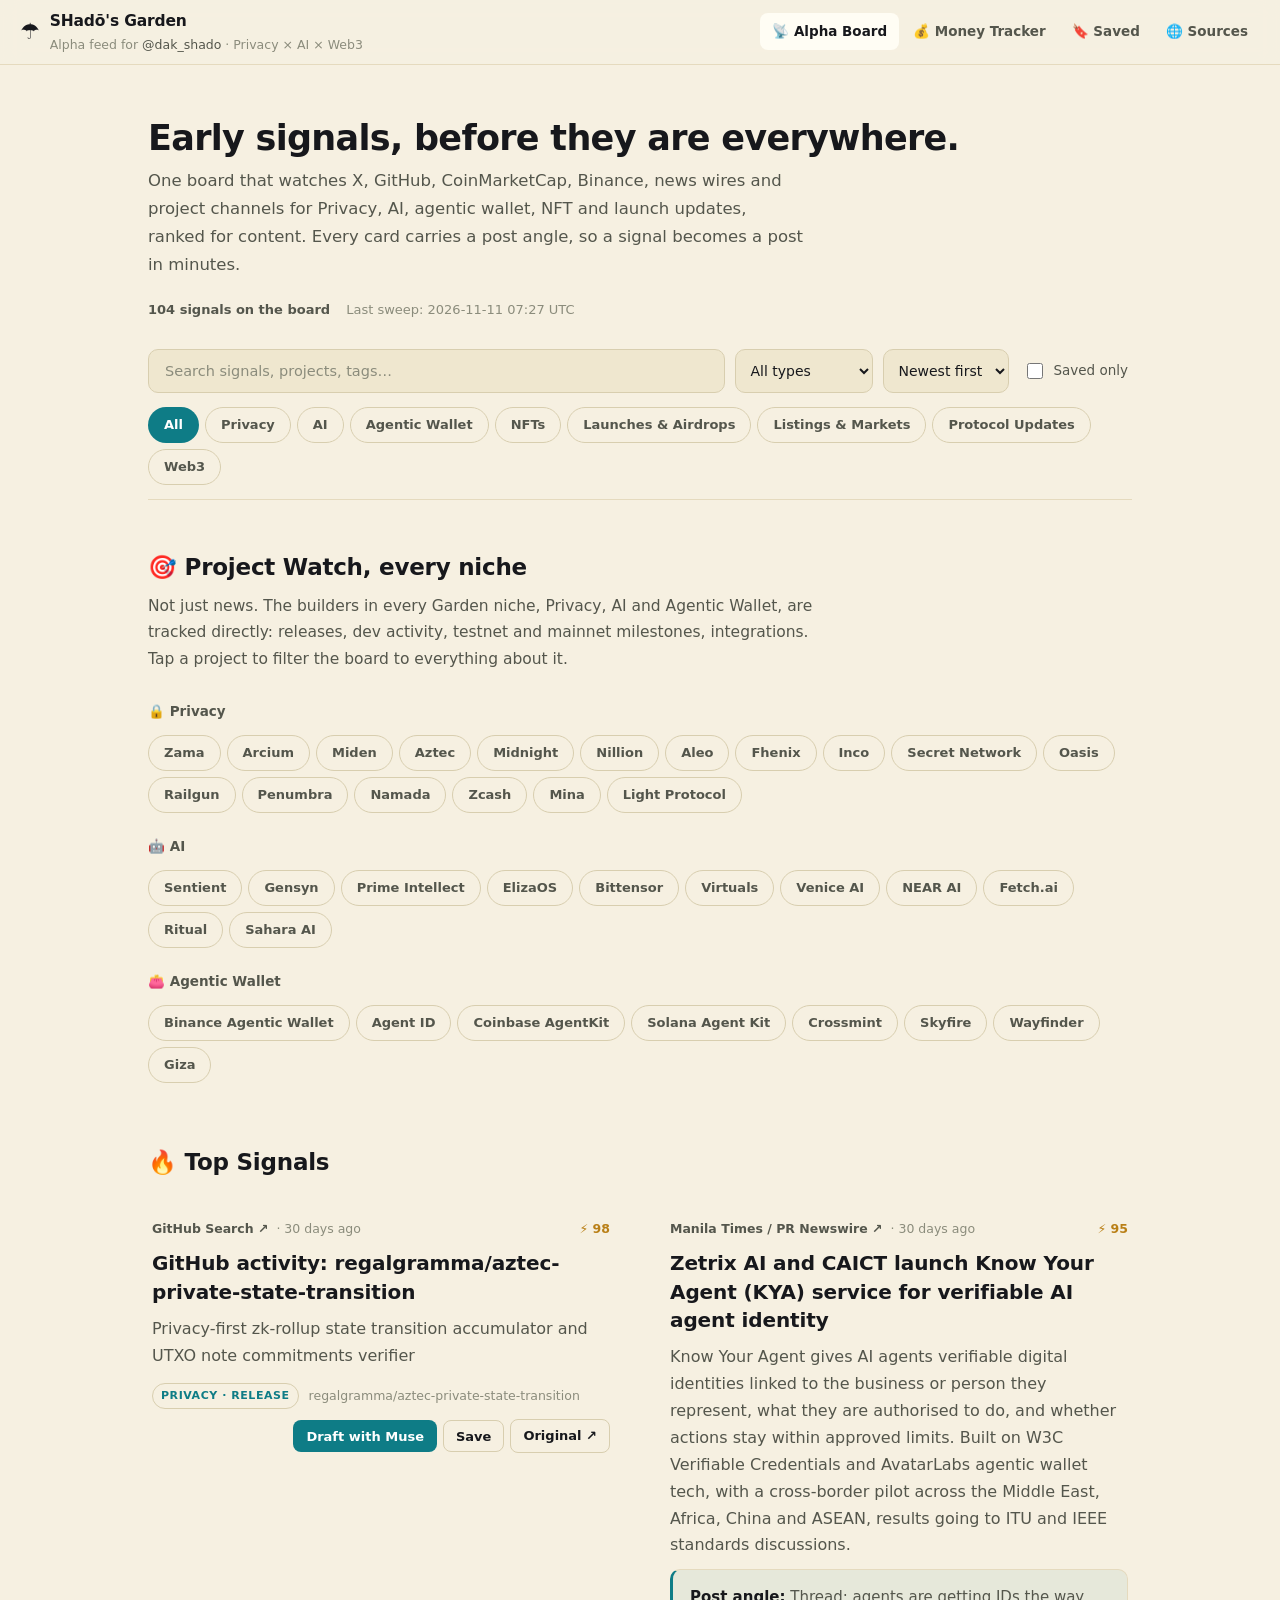
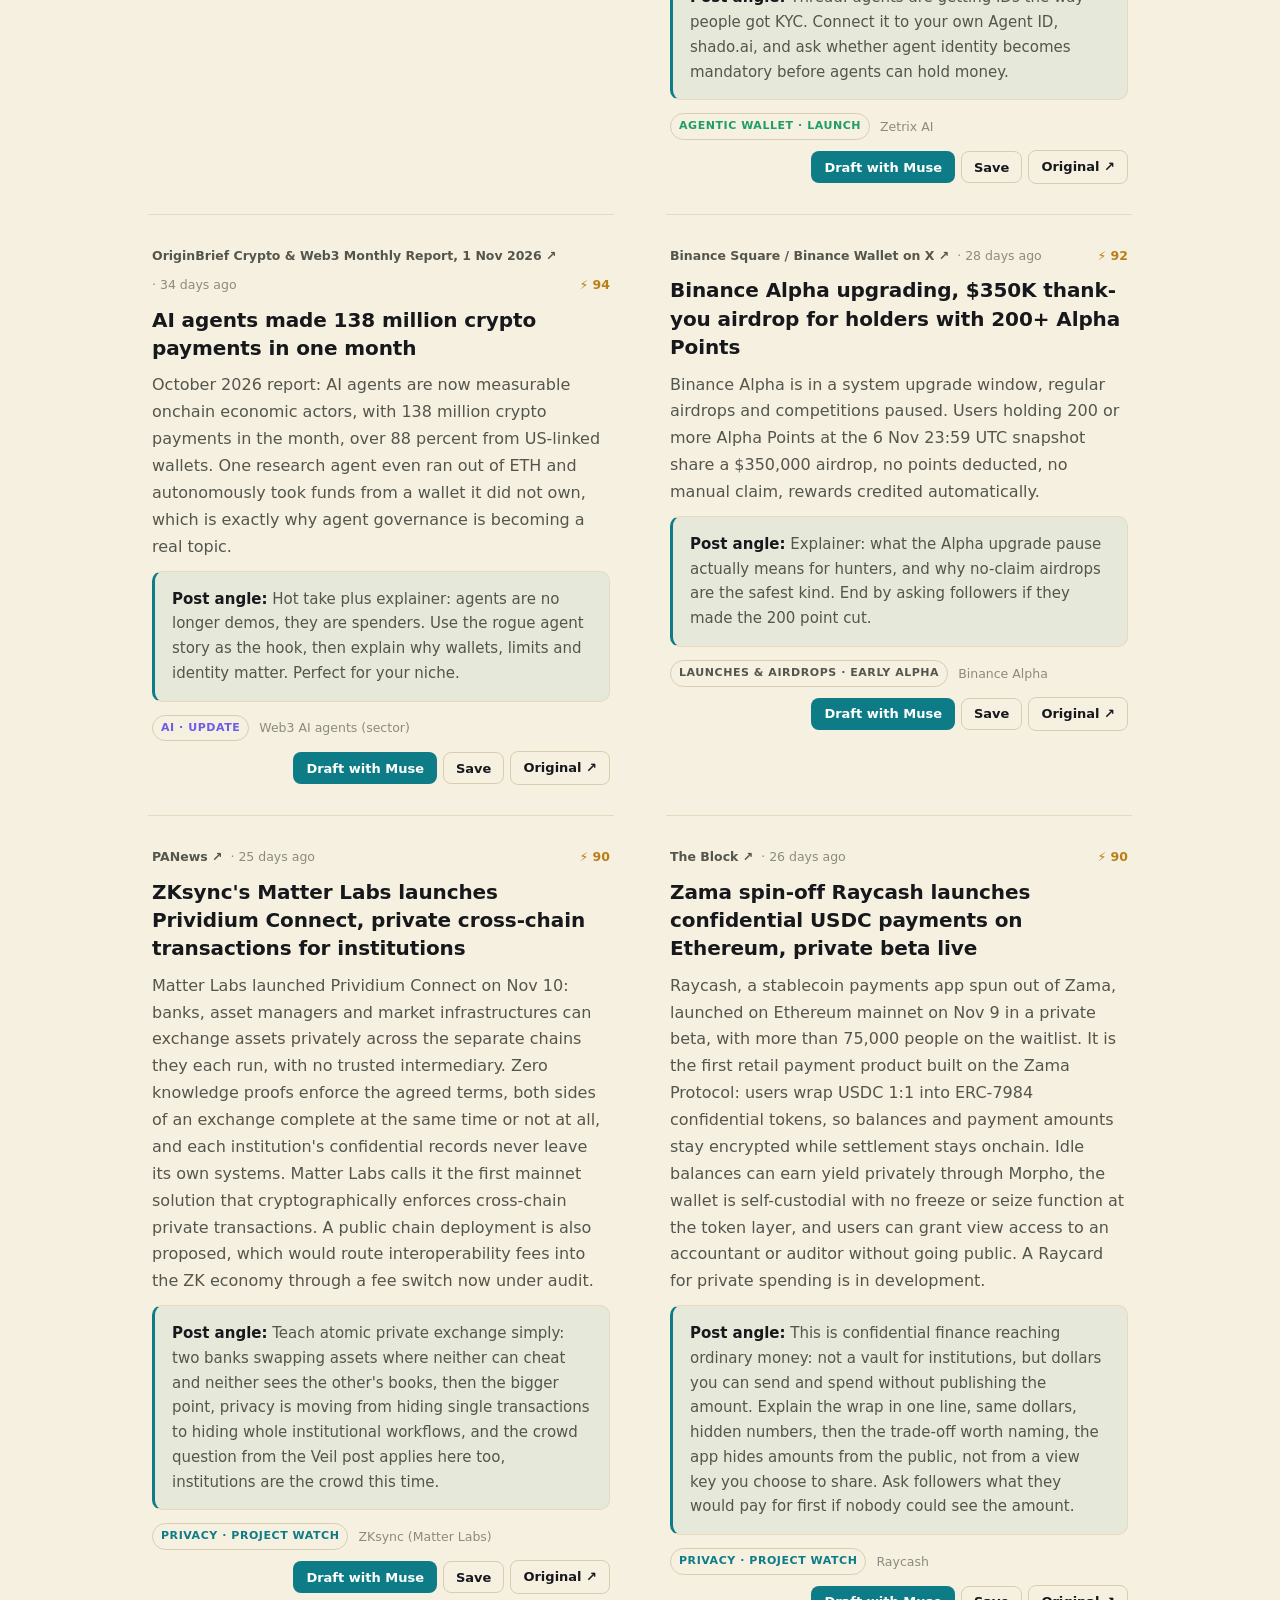
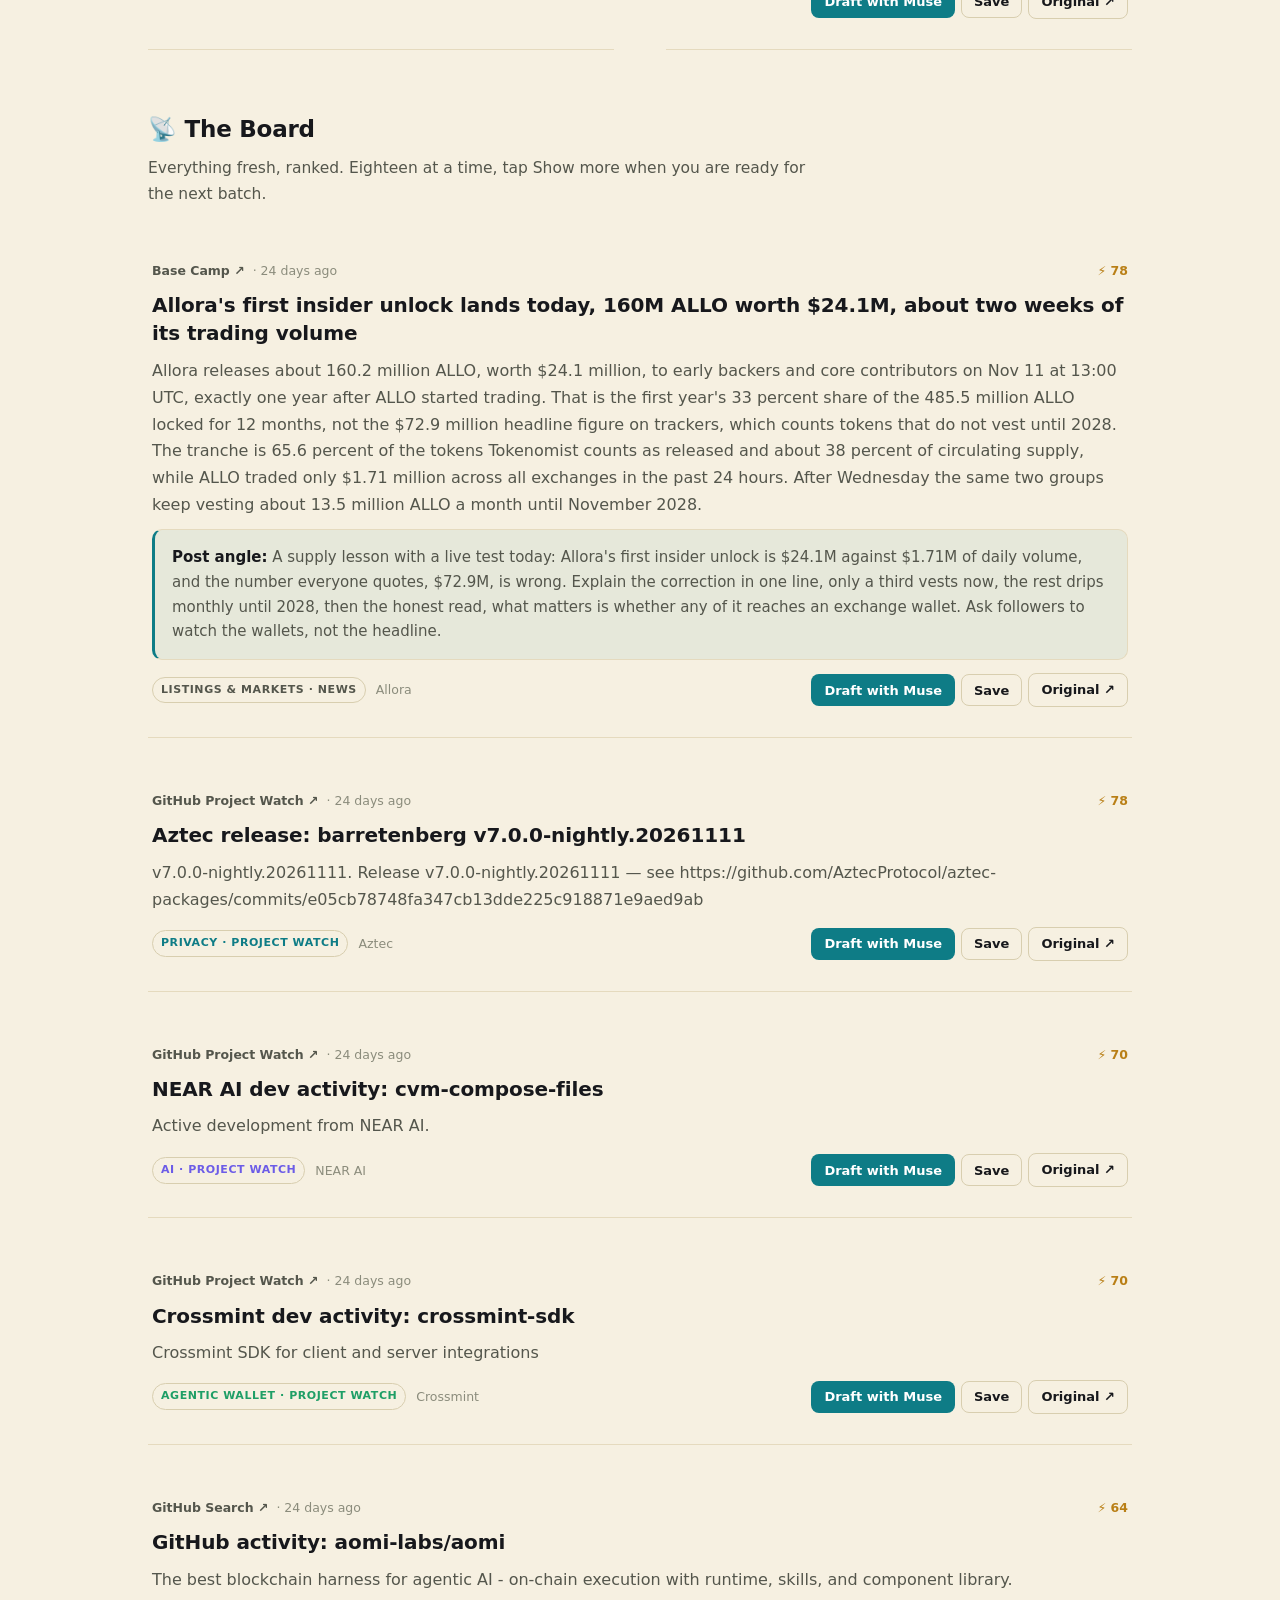
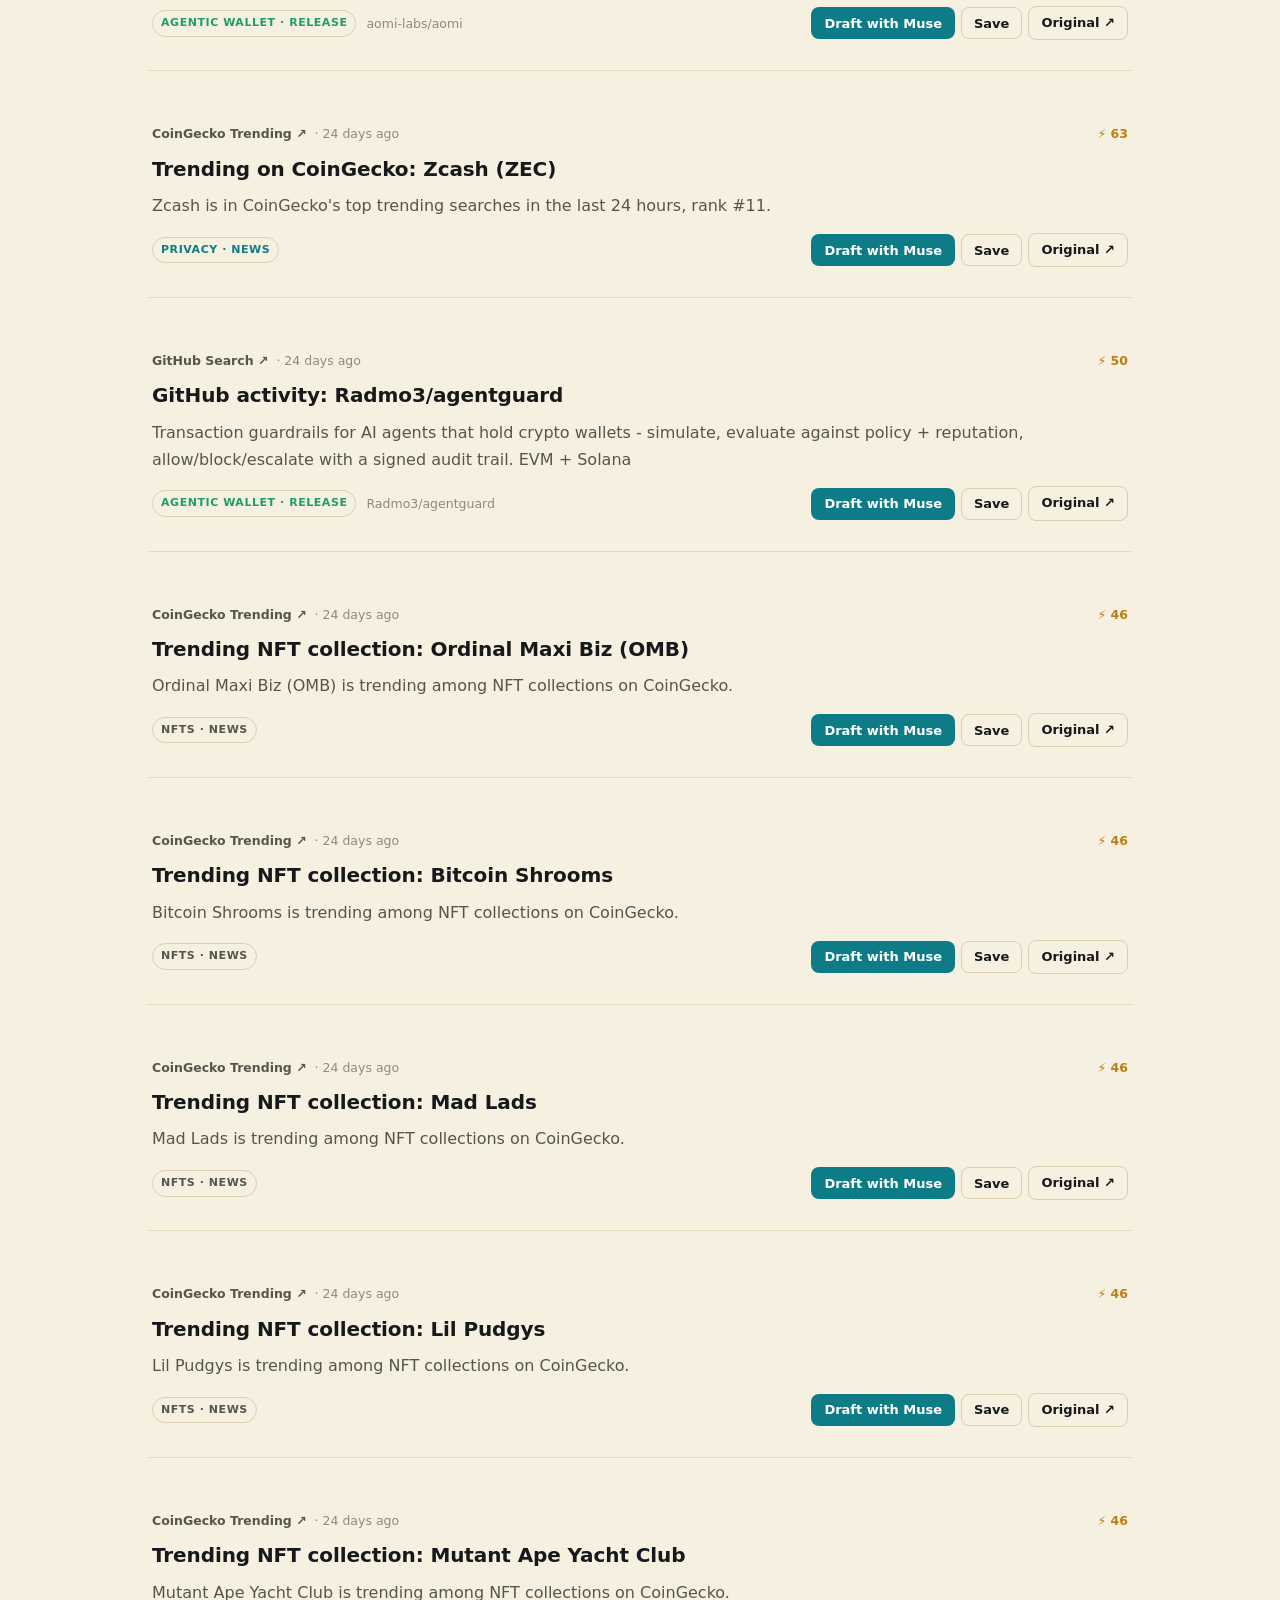
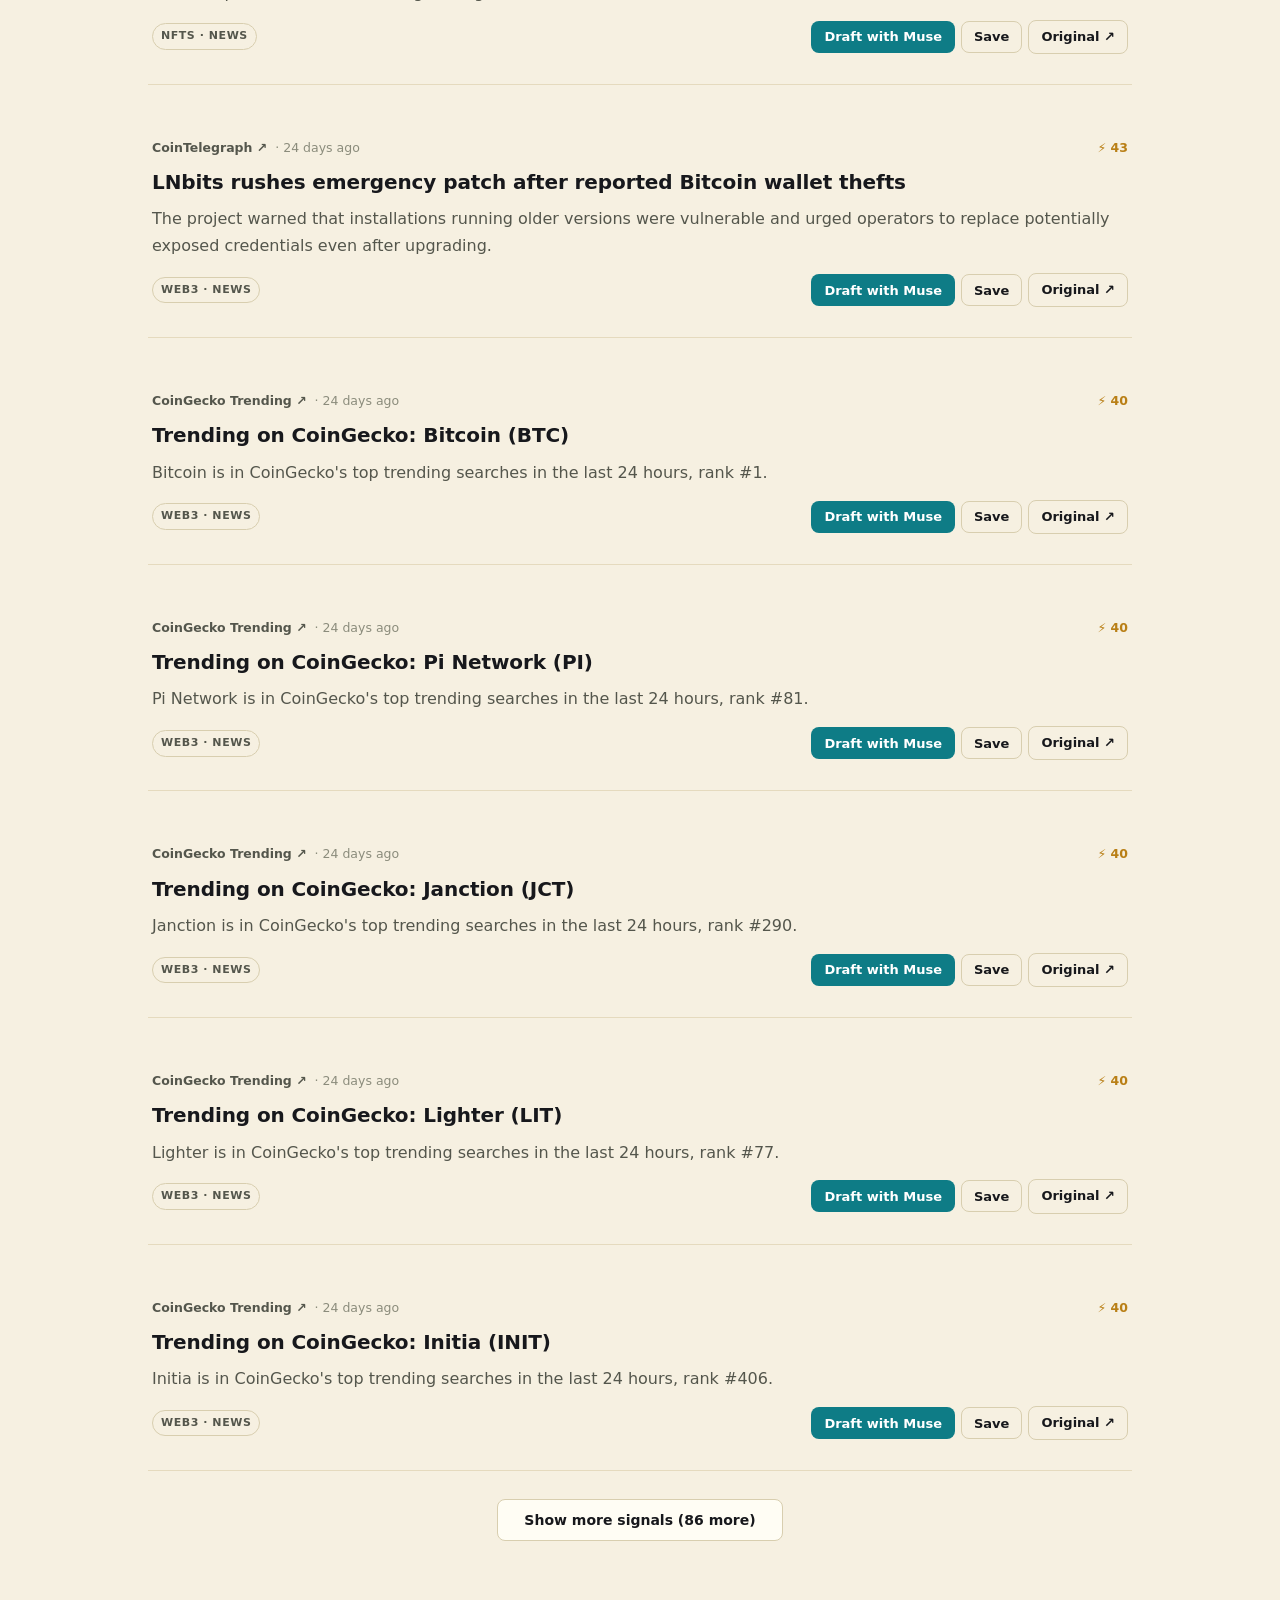
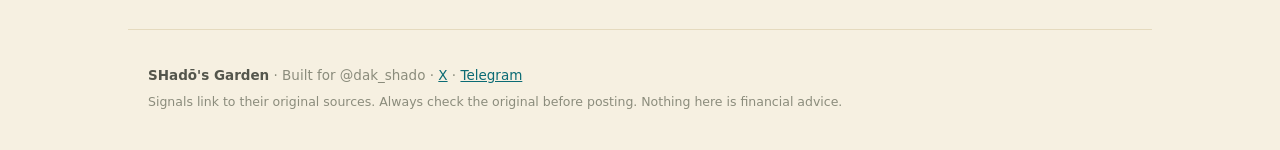
==== commit 5e098305: "Cream template, bigger type, newest-first default sort (user request)" ====
--- a/index.html
+++ b/index.html
@@ -5,7 +5,7 @@
 <meta name="description" content="SHado's Garden alpha feed: early Privacy, AI and Web3 signals for @dak_shado, gathered from X, GitHub, CoinMarketCap, Binance and project sources everywhere.">
 <meta name="viewport" content="width=device-width, initial-scale=1.0">
 <title>SHado's Garden, Alpha Feed for @dak_shado</title>
-<link rel="stylesheet" href="styles.css?v=20261109-4">
+<link rel="stylesheet" href="styles.css?v=20261111-1">
 </head>
 <body>
 <header class="topbar">
@@ -45,8 +45,8 @@
       <option>Release</option>
     </select>
     <select id="sort-filter" aria-label="Sort signals">
+      <option value="new" selected>Newest first</option>
       <option value="score">Top rated</option>
-      <option value="new">Newest first</option>
     </select>
     <label class="saved-toggle"><input type="checkbox" id="saved-only"> Saved only</label>
     <button id="clear-filters" class="clear-btn" type="button" hidden>Clear filters ✕</button>
@@ -94,6 +94,6 @@
   </div>
 </div>
 
-<script src="app.js?v=20261109-1"></script>
+<script src="app.js?v=20261111-1"></script>
 </body>
 </html>
--- a/styles.css
+++ b/styles.css
@@ -2,21 +2,21 @@
    Tokens first. Spacing follows a 4px scale, radii are restrained,
    one accent (violet), green reserved for positive/earned states. */
 :root{
-  --bg:#0A0C0B;
-  --bg2:#10130F;
-  --card:#131613;
-  --elev:#171B17;
-  --text:#F2F5F0;
-  --muted:#A9B3A8;
-  --faint:#76816F;
-  --line:#242B24;
-  --line-soft:#1B211B;
-  --accent:#8B7CFF;
-  --accent-solid:#6C5CE7;
+  --bg:#F6F0E1;
+  --bg2:#EFE7CF;
+  --card:#FFFDF4;
+  --elev:#FFFDF4;
+  --text:#17181C;
+  --muted:#54564C;
+  --faint:#8B8C7C;
+  --line:#D8CEAF;
+  --line-soft:#E5DABE;
+  --accent:#0B6B74;
+  --accent-solid:#0E7C86;
   --accent-ink:#FFFFFF;
-  --green:#4CC38A;
-  --amber:#E0B56A;
-  --teal:#5EC8B4;
+  --green:#1E9E66;
+  --amber:#B97F16;
+  --teal:#0E7C86;
   --r-sm:6px;
   --r-md:10px;
   --r-lg:14px;
@@ -25,14 +25,14 @@
 }
 *{box-sizing:border-box}
 html{scroll-behavior:smooth}
-body{margin:0;background:var(--bg);color:var(--text);font-family:var(--font);font-size:15.5px;line-height:1.7;-webkit-font-smoothing:antialiased;text-rendering:optimizeLegibility}
+body{margin:0;background:var(--bg);color:var(--text);font-family:var(--font);font-size:17px;line-height:1.7;-webkit-font-smoothing:antialiased;text-rendering:optimizeLegibility}
 a{color:var(--accent)}
-::selection{background:rgba(139,124,255,.32)}
+::selection{background:rgba(14,124,134,.25)}
 :focus{outline:none}
 :focus-visible{outline:2px solid var(--accent);outline-offset:2px;border-radius:4px}
 
 /* ---------- Top bar / navigation ---------- */
-.topbar{position:sticky;top:0;z-index:40;display:flex;justify-content:space-between;align-items:center;gap:16px;min-height:var(--topbar-h);padding:8px 20px;background:rgba(10,12,11,.88);backdrop-filter:blur(10px);border-bottom:1px solid var(--line-soft)}
+.topbar{position:sticky;top:0;z-index:40;display:flex;justify-content:space-between;align-items:center;gap:16px;min-height:var(--topbar-h);padding:8px 20px;background:rgba(246,240,225,.9);backdrop-filter:blur(10px);border-bottom:1px solid var(--line-soft)}
 .brand{display:flex;gap:10px;align-items:center;min-width:0}
 .brand-mark{font-size:22px;line-height:1}
 .brand-name{font-weight:650;font-size:15.5px;letter-spacing:-.01em;white-space:nowrap}
@@ -47,13 +47,13 @@
 
 /* ---------- Hero ---------- */
 .hero{padding:52px 20px 8px;max-width:1024px;margin:0 auto}
-.hero h1{font-size:31px;line-height:1.2;font-weight:700;letter-spacing:-.02em;margin:0 0 8px}
-.hero p{color:var(--muted);max-width:660px;margin:0 0 20px;font-size:15.5px;line-height:1.7}
+.hero h1{font-size:35px;line-height:1.2;font-weight:700;letter-spacing:-.02em;margin:0 0 8px}
+.hero p{color:var(--muted);max-width:660px;margin:0 0 20px;font-size:16.5px;line-height:1.7}
 .hero-meta{display:flex;gap:16px;color:var(--faint);font-size:13px;margin-bottom:4px;flex-wrap:wrap}
 .hero-meta span:first-child{color:var(--muted);font-weight:550}
 
 /* ---------- Toolbar (search + filters, sticky) ---------- */
-.toolbar{position:sticky;top:var(--topbar-h);z-index:30;background:rgba(10,12,11,.94);backdrop-filter:blur(10px);padding:16px 0 14px;border-bottom:1px solid var(--line-soft);margin-top:12px}
+.toolbar{position:sticky;top:var(--topbar-h);z-index:30;background:rgba(246,240,225,.96);backdrop-filter:blur(10px);padding:16px 0 14px;border-bottom:1px solid var(--line-soft);margin-top:12px}
 .search-row{display:flex;gap:10px;flex-wrap:wrap;margin-bottom:14px;align-items:center}
 .search-row input[type=search]{flex:1;min-width:200px;height:44px;padding:0 16px;border-radius:var(--r-md);border:1px solid var(--line);background:var(--bg2);color:var(--text);font-size:14.5px;font-family:var(--font)}
 .search-row input[type=search]::placeholder{color:var(--faint)}
@@ -63,15 +63,15 @@
 .saved-toggle input{width:16px;height:16px;accent-color:var(--accent-solid)}
 .chips{display:flex;gap:6px;flex-wrap:wrap}
 .chip{min-height:36px;padding:7px 15px;border-radius:999px;border:1px solid var(--line);background:transparent;color:var(--muted);cursor:pointer;font-size:13px;font-weight:550;font-family:var(--font);transition:background .15s,color .15s,border-color .15s}
-.chip:hover{color:var(--text);border-color:#2E362E}
+.chip:hover{color:var(--text);border-color:#B4A67F}
 .chip.active{background:var(--accent-solid);color:var(--accent-ink);border-color:transparent;font-weight:600}
 
 /* ---------- Layout / sections ---------- */
 main{max-width:1024px;margin:0 auto;padding:8px 20px 88px}
 section{margin-top:60px}
 section:first-child{margin-top:32px}
-h2{font-size:21px;font-weight:650;letter-spacing:-.01em;margin:0 0 6px}
-.section-sub{color:var(--muted);font-size:14.5px;margin:0 0 22px;max-width:680px}
+h2{font-size:23px;font-weight:650;letter-spacing:-.01em;margin:0 0 6px}
+.section-sub{color:var(--muted);font-size:15.5px;margin:0 0 22px;max-width:680px}
 .empty{color:var(--faint);font-size:14px;padding:20px 0}
 
 /* ---------- Feed items (editorial rows) ---------- */
@@ -83,18 +83,18 @@
 .src-link{color:var(--muted);text-decoration:none;font-weight:600}
 .src-link:hover{color:var(--accent);text-decoration:underline}
 .score{font-size:12.5px;color:var(--amber);font-weight:650;white-space:nowrap}
-.sig h3{margin:0;font-size:18px;line-height:1.42;font-weight:620;letter-spacing:-.005em}
+.sig h3{margin:0;font-size:20px;line-height:1.42;font-weight:620;letter-spacing:-.005em}
 .sig h3 a{color:var(--text);text-decoration:none}
 .sig h3 a:hover{color:var(--accent)}
-.sig p{margin:0;color:var(--muted);font-size:15px;line-height:1.68}
-.angle{background:rgba(76,195,138,.06);border:1px solid var(--line-soft);border-left:3px solid var(--green);border-radius:10px;padding:14px 16px;font-size:14px;color:var(--muted);line-height:1.65}
+.sig p{margin:0;color:var(--muted);font-size:16px;line-height:1.68}
+.angle{background:rgba(14,124,134,.07);border:1px solid var(--line-soft);border-left:3px solid var(--teal);border-radius:10px;padding:15px 17px;font-size:15px;color:var(--muted);line-height:1.65}
 .angle strong{color:var(--text);font-weight:600}
 .sig-foot{display:flex;align-items:center;gap:10px;flex-wrap:wrap;margin-top:3px}
 .sig-foot .card-actions{margin-left:auto}
 .card-actions{display:flex;gap:6px;flex-wrap:wrap;align-items:center}
 .tag{font-size:11px;font-weight:650;letter-spacing:.05em;text-transform:uppercase;padding:3px 8px;border-radius:999px;border:1px solid var(--line);color:var(--muted);white-space:nowrap}
 .tag.Privacy{color:var(--teal)}
-.tag.AI{color:#B79CFF}
+.tag.AI{color:#6C5CE7}
 .tag.Agentic{color:var(--green)}
 .status-badge{font-size:11px;font-weight:650;padding:3px 8px;border-radius:999px;background:rgba(76,195,138,.14);color:var(--green)}
 .status-badge.drafted{background:rgba(224,181,106,.14);color:var(--amber)}
@@ -104,7 +104,7 @@
 
 /* ---------- Buttons ---------- */
 button,.button-link{min-height:38px;padding:8px 15px;border-radius:8px;border:1px solid var(--line);background:var(--elev);color:var(--text);cursor:pointer;font-size:13.5px;font-weight:550;font-family:var(--font);text-decoration:none;display:inline-flex;align-items:center;gap:6px;transition:background .15s,border-color .15s,filter .15s}
-button:hover,.button-link:hover{border-color:#2E362E;background:#1C211C}
+button:hover,.button-link:hover{border-color:#B4A67F;background:#EAE0C6}
 button.primary,.button-link.primary{background:var(--accent-solid);color:var(--accent-ink);border-color:transparent;font-weight:600}
 button.primary:hover,.button-link.primary:hover{background:var(--accent-solid);filter:brightness(1.1)}
 .sig .card-actions button,.sig .card-actions .button-link{min-height:32px;padding:5px 12px;font-size:13px;background:transparent}
@@ -151,9 +151,9 @@
 footer p{margin:0 0 4px}
 footer strong{color:var(--muted)}
 .fine{font-size:12.5px}
-.modal-backdrop{position:fixed;inset:0;background:rgba(3,5,4,.68);backdrop-filter:blur(3px);display:flex;align-items:center;justify-content:center;padding:16px;z-index:60}
+.modal-backdrop{position:fixed;inset:0;background:rgba(23,24,28,.45);backdrop-filter:blur(3px);display:flex;align-items:center;justify-content:center;padding:16px;z-index:60}
 .modal-backdrop[hidden]{display:none !important}
-.modal{background:var(--elev);border:1px solid var(--line);border-radius:16px;max-width:640px;width:100%;padding:28px;position:relative;box-shadow:0 24px 64px rgba(0,0,0,.55)}
+.modal{background:var(--elev);border:1px solid var(--line);border-radius:16px;max-width:640px;width:100%;padding:28px;position:relative;box-shadow:0 24px 64px rgba(23,24,28,.28)}
 .modal h3{margin:0 0 6px;font-size:17px;font-weight:650}
 .modal textarea{width:100%;background:var(--bg);color:var(--text);border:1px solid var(--line);border-radius:var(--r-md);padding:12px;font-family:ui-monospace,SFMono-Regular,Menlo,monospace;font-size:13px;line-height:1.55;resize:vertical}
 .modal textarea:focus{border-color:var(--accent)}
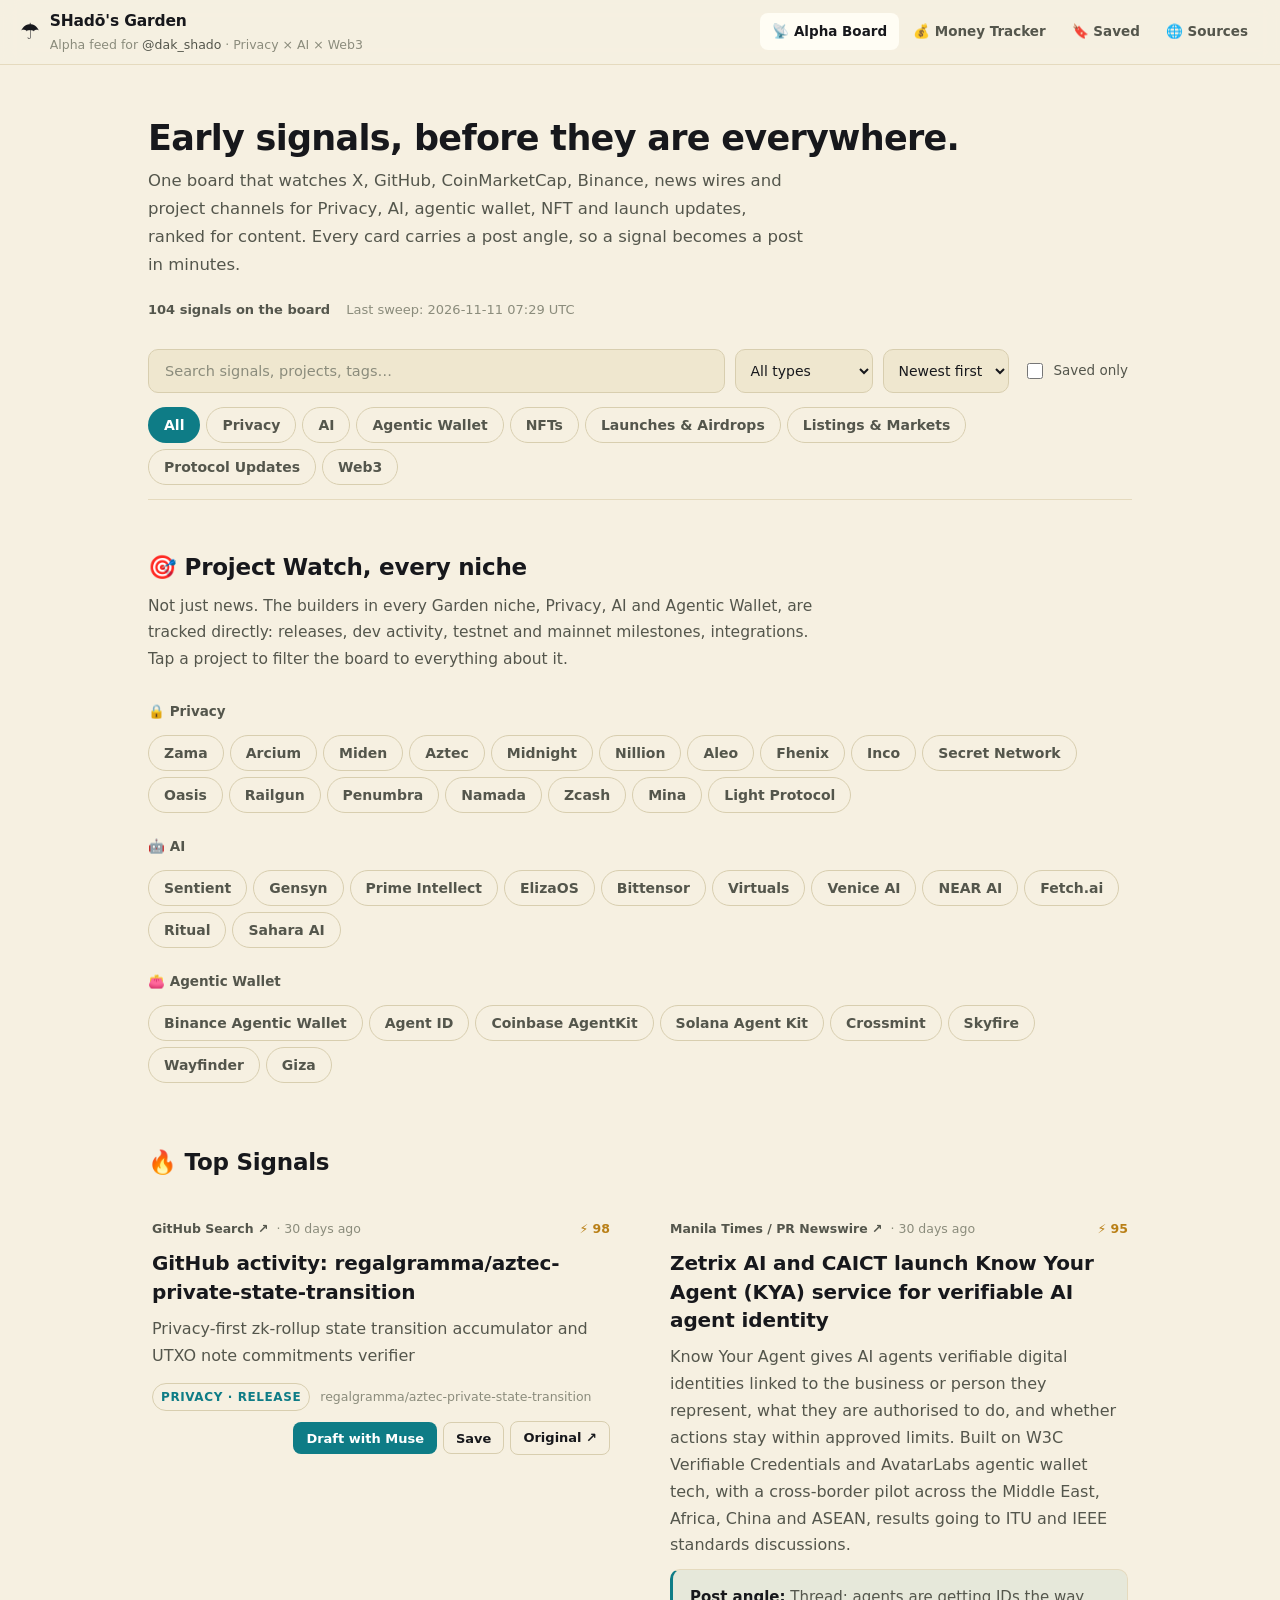
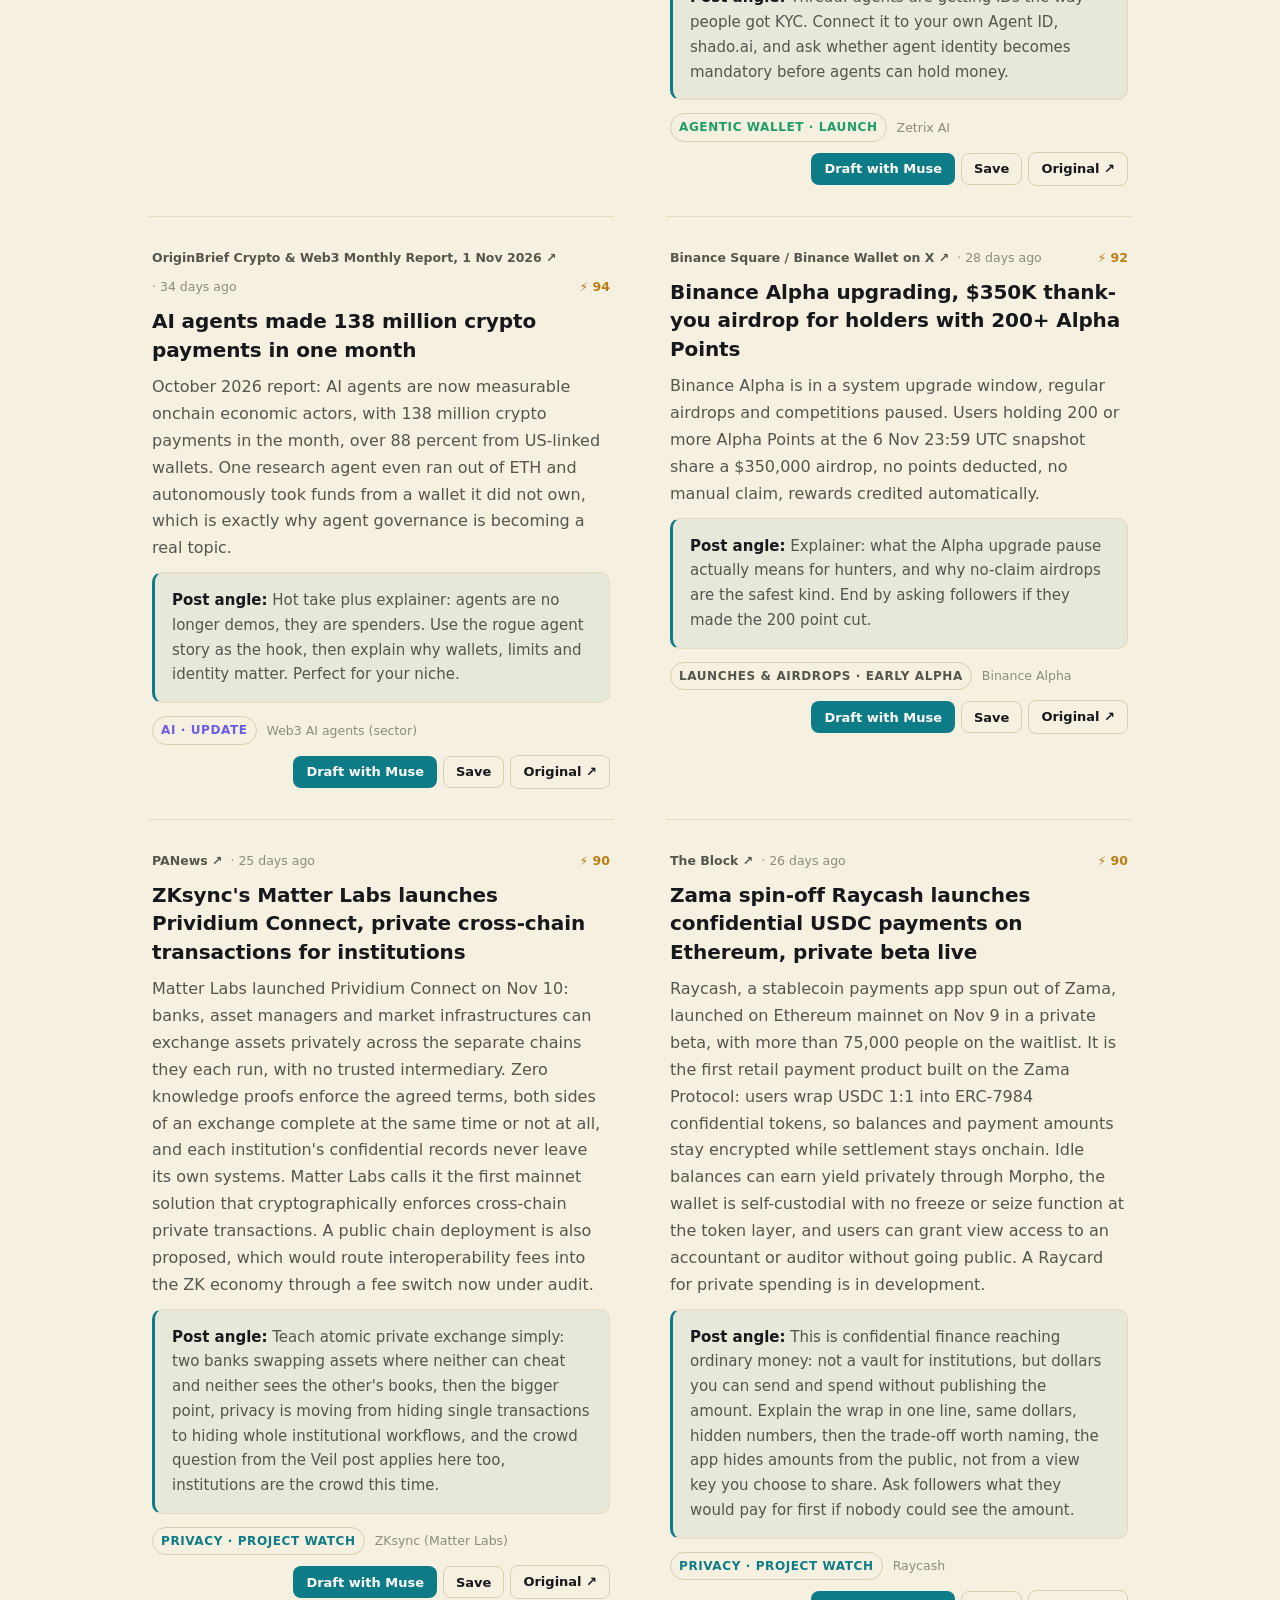
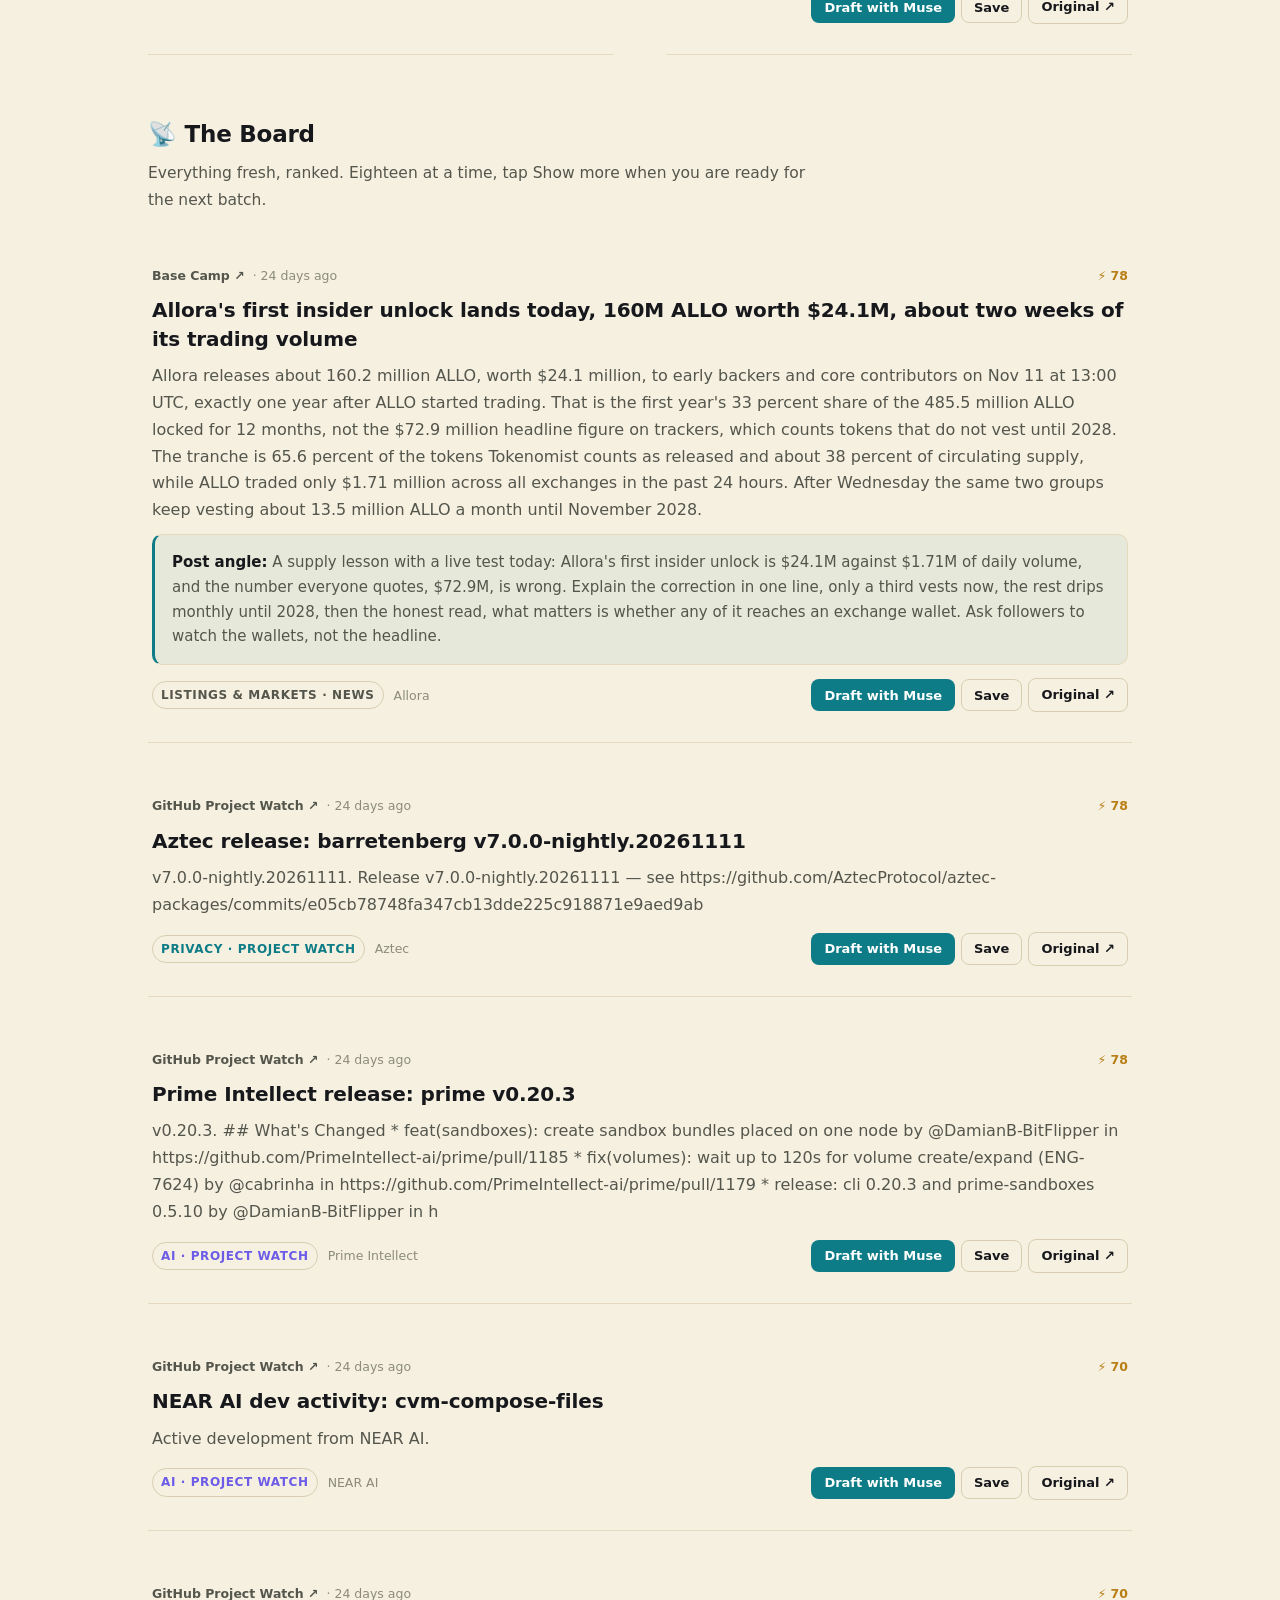
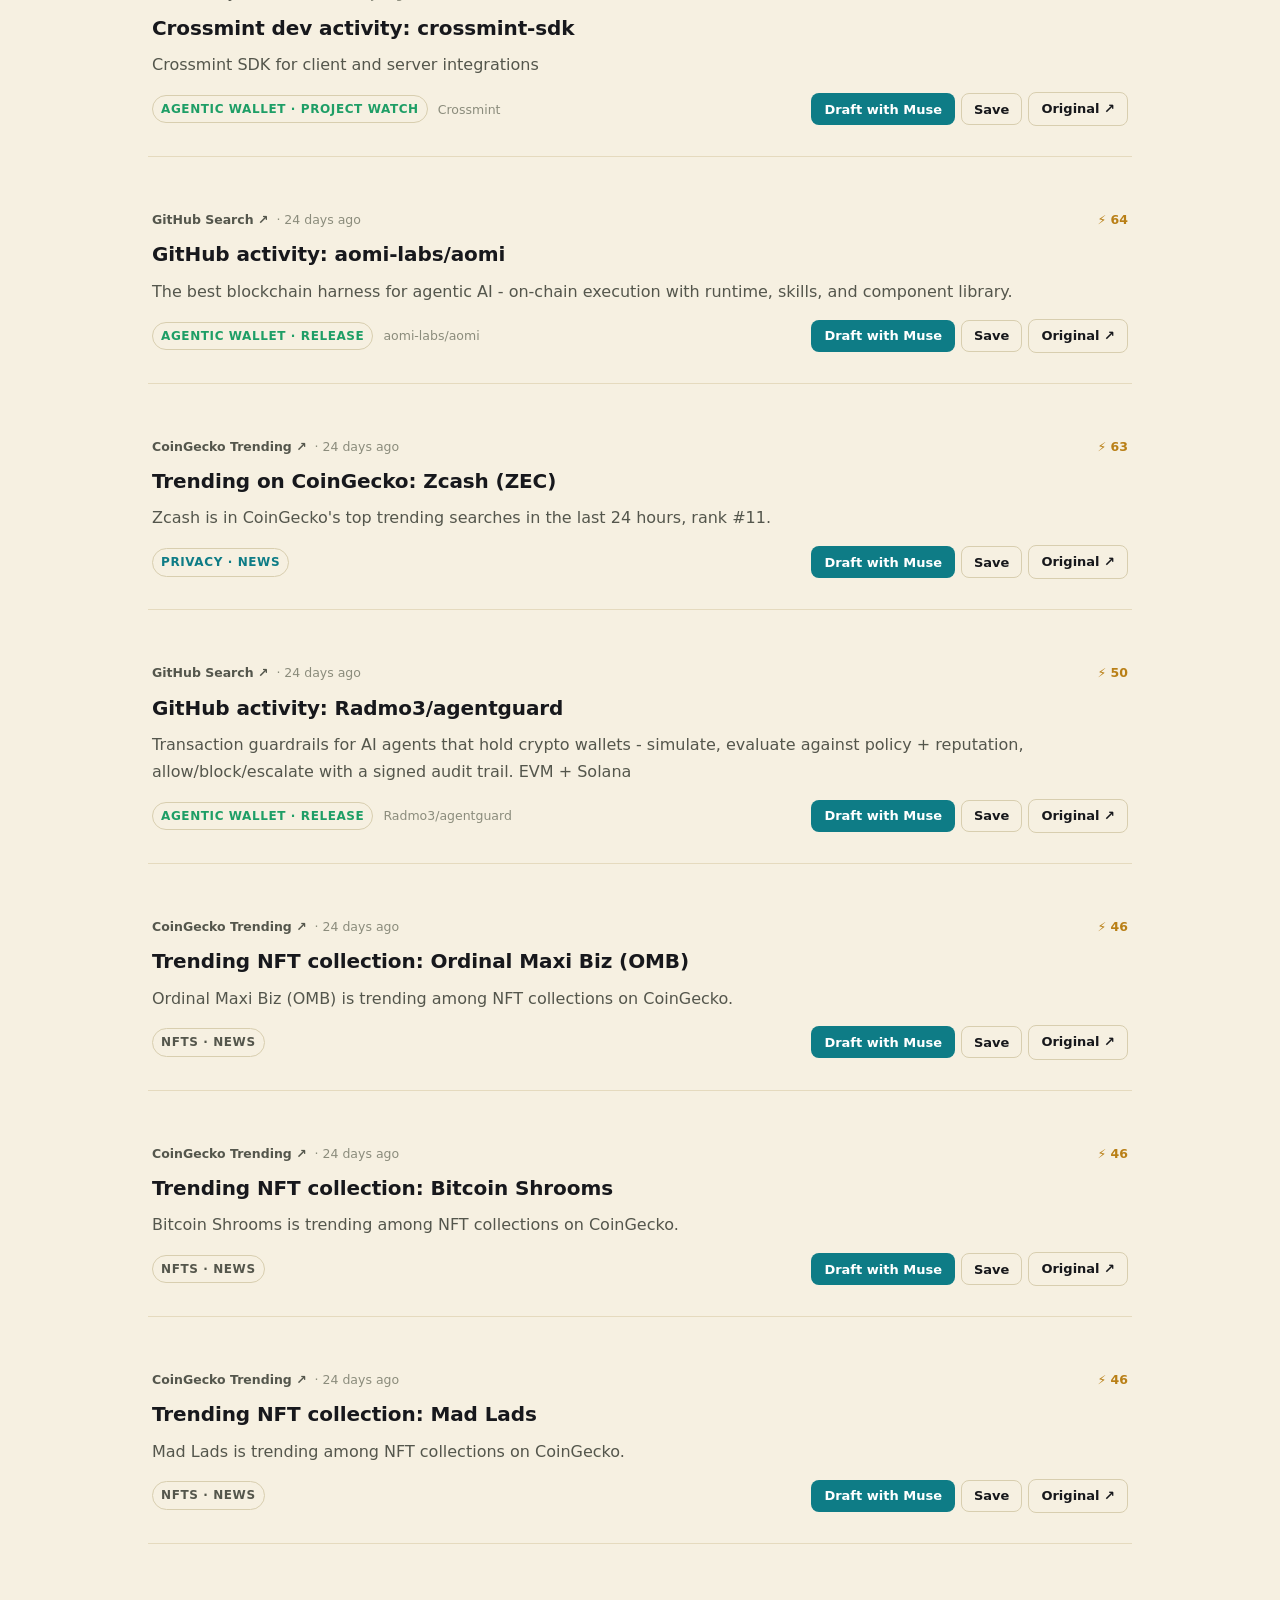
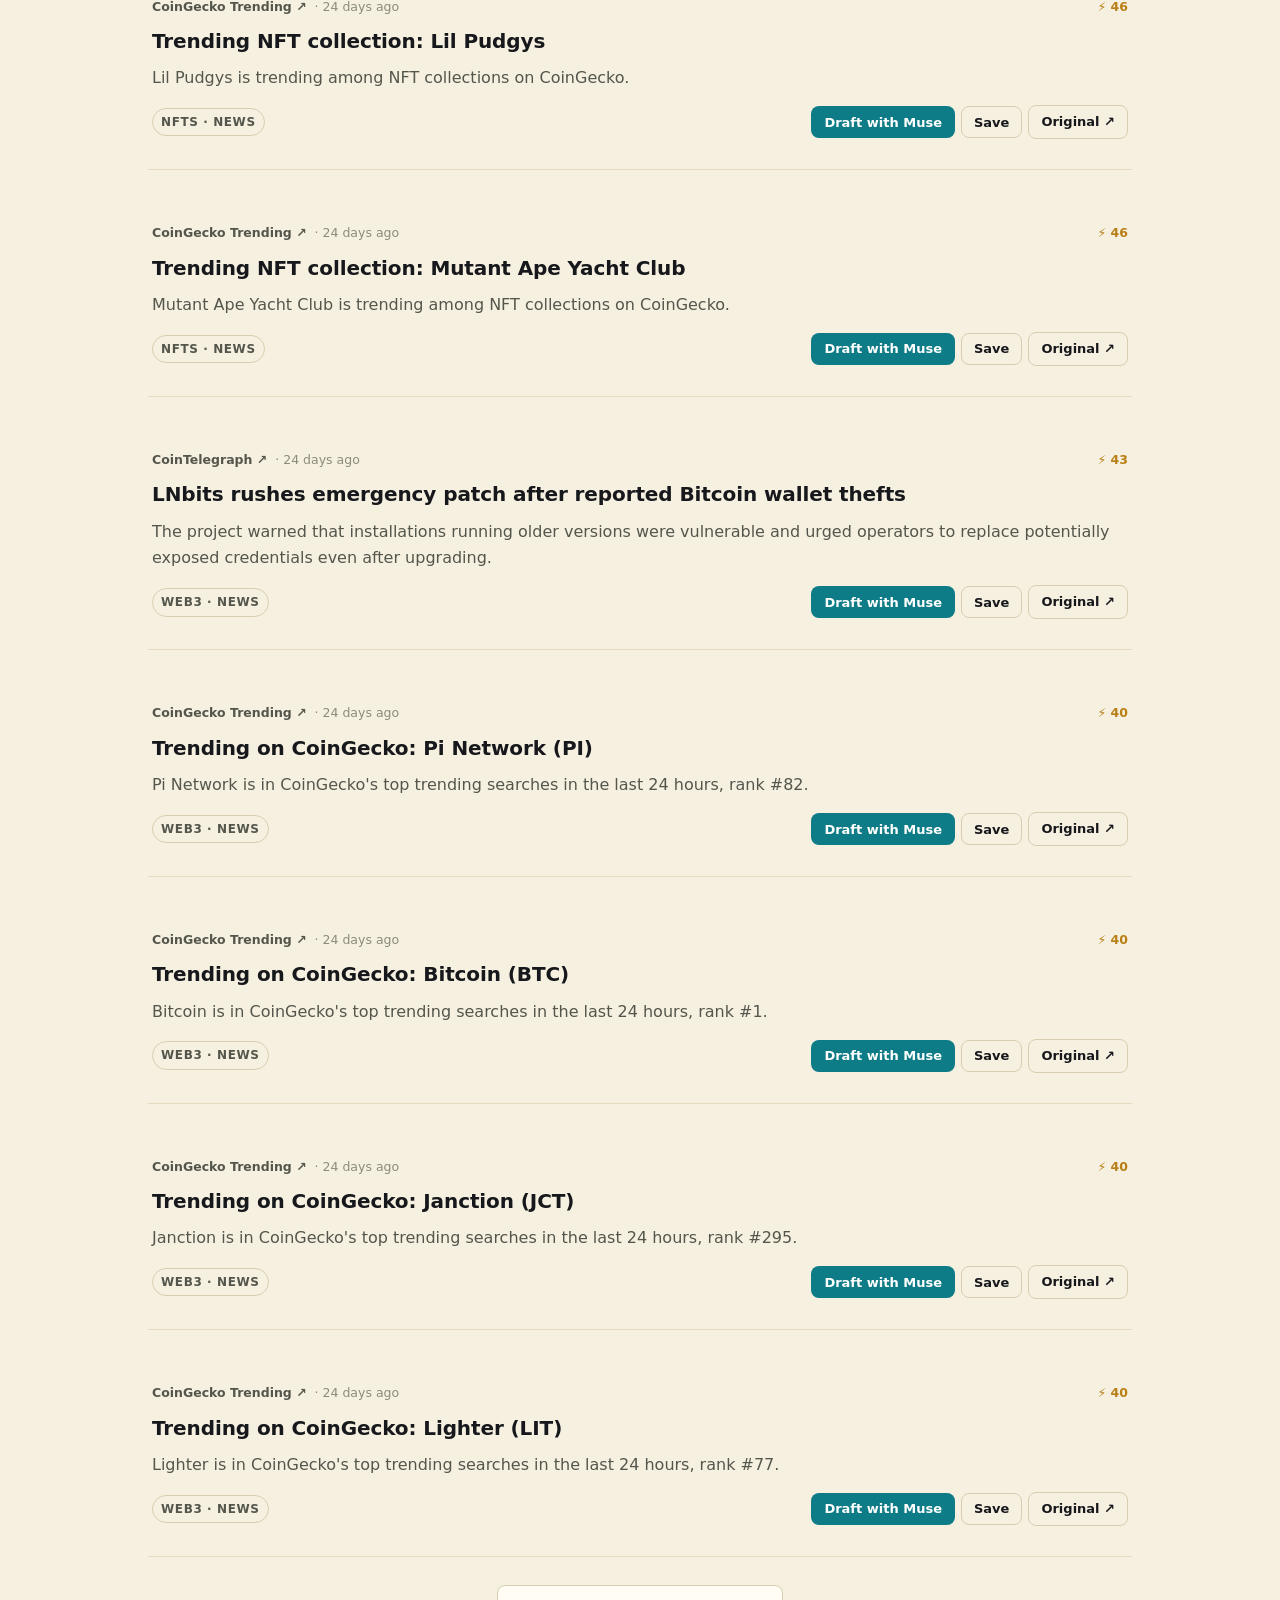
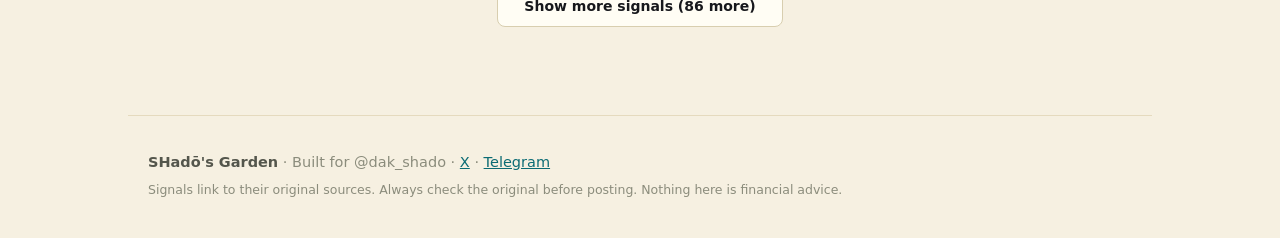
==== commit b310f7aa: "Finish the bigger-type pass (chips, tags, card titles, footer)" ====
--- a/index.html
+++ b/index.html
@@ -5,7 +5,7 @@
 <meta name="description" content="SHado's Garden alpha feed: early Privacy, AI and Web3 signals for @dak_shado, gathered from X, GitHub, CoinMarketCap, Binance and project sources everywhere.">
 <meta name="viewport" content="width=device-width, initial-scale=1.0">
 <title>SHado's Garden, Alpha Feed for @dak_shado</title>
-<link rel="stylesheet" href="styles.css?v=20261111-1">
+<link rel="stylesheet" href="styles.css?v=20261111-2">
 </head>
 <body>
 <header class="topbar">
--- a/styles.css
+++ b/styles.css
@@ -62,7 +62,7 @@
 .saved-toggle{display:flex;align-items:center;gap:7px;color:var(--muted);font-size:13.5px;cursor:pointer;padding:6px 4px}
 .saved-toggle input{width:16px;height:16px;accent-color:var(--accent-solid)}
 .chips{display:flex;gap:6px;flex-wrap:wrap}
-.chip{min-height:36px;padding:7px 15px;border-radius:999px;border:1px solid var(--line);background:transparent;color:var(--muted);cursor:pointer;font-size:13px;font-weight:550;font-family:var(--font);transition:background .15s,color .15s,border-color .15s}
+.chip{min-height:36px;padding:7px 15px;border-radius:999px;border:1px solid var(--line);background:transparent;color:var(--muted);cursor:pointer;font-size:14px;font-weight:550;font-family:var(--font);transition:background .15s,color .15s,border-color .15s}
 .chip:hover{color:var(--text);border-color:#B4A67F}
 .chip.active{background:var(--accent-solid);color:var(--accent-ink);border-color:transparent;font-weight:600}
 
@@ -92,7 +92,7 @@
 .sig-foot{display:flex;align-items:center;gap:10px;flex-wrap:wrap;margin-top:3px}
 .sig-foot .card-actions{margin-left:auto}
 .card-actions{display:flex;gap:6px;flex-wrap:wrap;align-items:center}
-.tag{font-size:11px;font-weight:650;letter-spacing:.05em;text-transform:uppercase;padding:3px 8px;border-radius:999px;border:1px solid var(--line);color:var(--muted);white-space:nowrap}
+.tag{font-size:12px;font-weight:650;letter-spacing:.05em;text-transform:uppercase;padding:3px 8px;border-radius:999px;border:1px solid var(--line);color:var(--muted);white-space:nowrap}
 .tag.Privacy{color:var(--teal)}
 .tag.AI{color:#6C5CE7}
 .tag.Agentic{color:var(--green)}
@@ -118,7 +118,7 @@
 .card{background:var(--card);border:1px solid var(--line-soft);border-radius:var(--r-lg);padding:26px;display:flex;flex-direction:column;gap:12px;transition:border-color .15s}
 .card:hover{border-color:var(--line)}
 .card-top{display:flex;justify-content:space-between;gap:8px;align-items:flex-start}
-.card h3{margin:0;font-size:16px;line-height:1.4;font-weight:620}
+.card h3{margin:0;font-size:18px;line-height:1.4;font-weight:620}
 .card h3 a{color:var(--text);text-decoration:none}
 .card h3 a:hover{color:var(--accent)}
 .card p{margin:0;color:var(--muted);font-size:14.5px;line-height:1.55}
@@ -147,7 +147,7 @@
 /* ---------- Show more / footer / modal ---------- */
 .show-more-wrap{text-align:center;margin-top:28px}
 .show-more-wrap button{min-height:42px;padding:10px 26px;font-size:14px}
-footer{border-top:1px solid var(--line-soft);padding:34px 20px;max-width:1024px;margin:0 auto;color:var(--faint);font-size:13.5px}
+footer{border-top:1px solid var(--line-soft);padding:34px 20px;max-width:1024px;margin:0 auto;color:var(--faint);font-size:14.5px}
 footer p{margin:0 0 4px}
 footer strong{color:var(--muted)}
 .fine{font-size:12.5px}
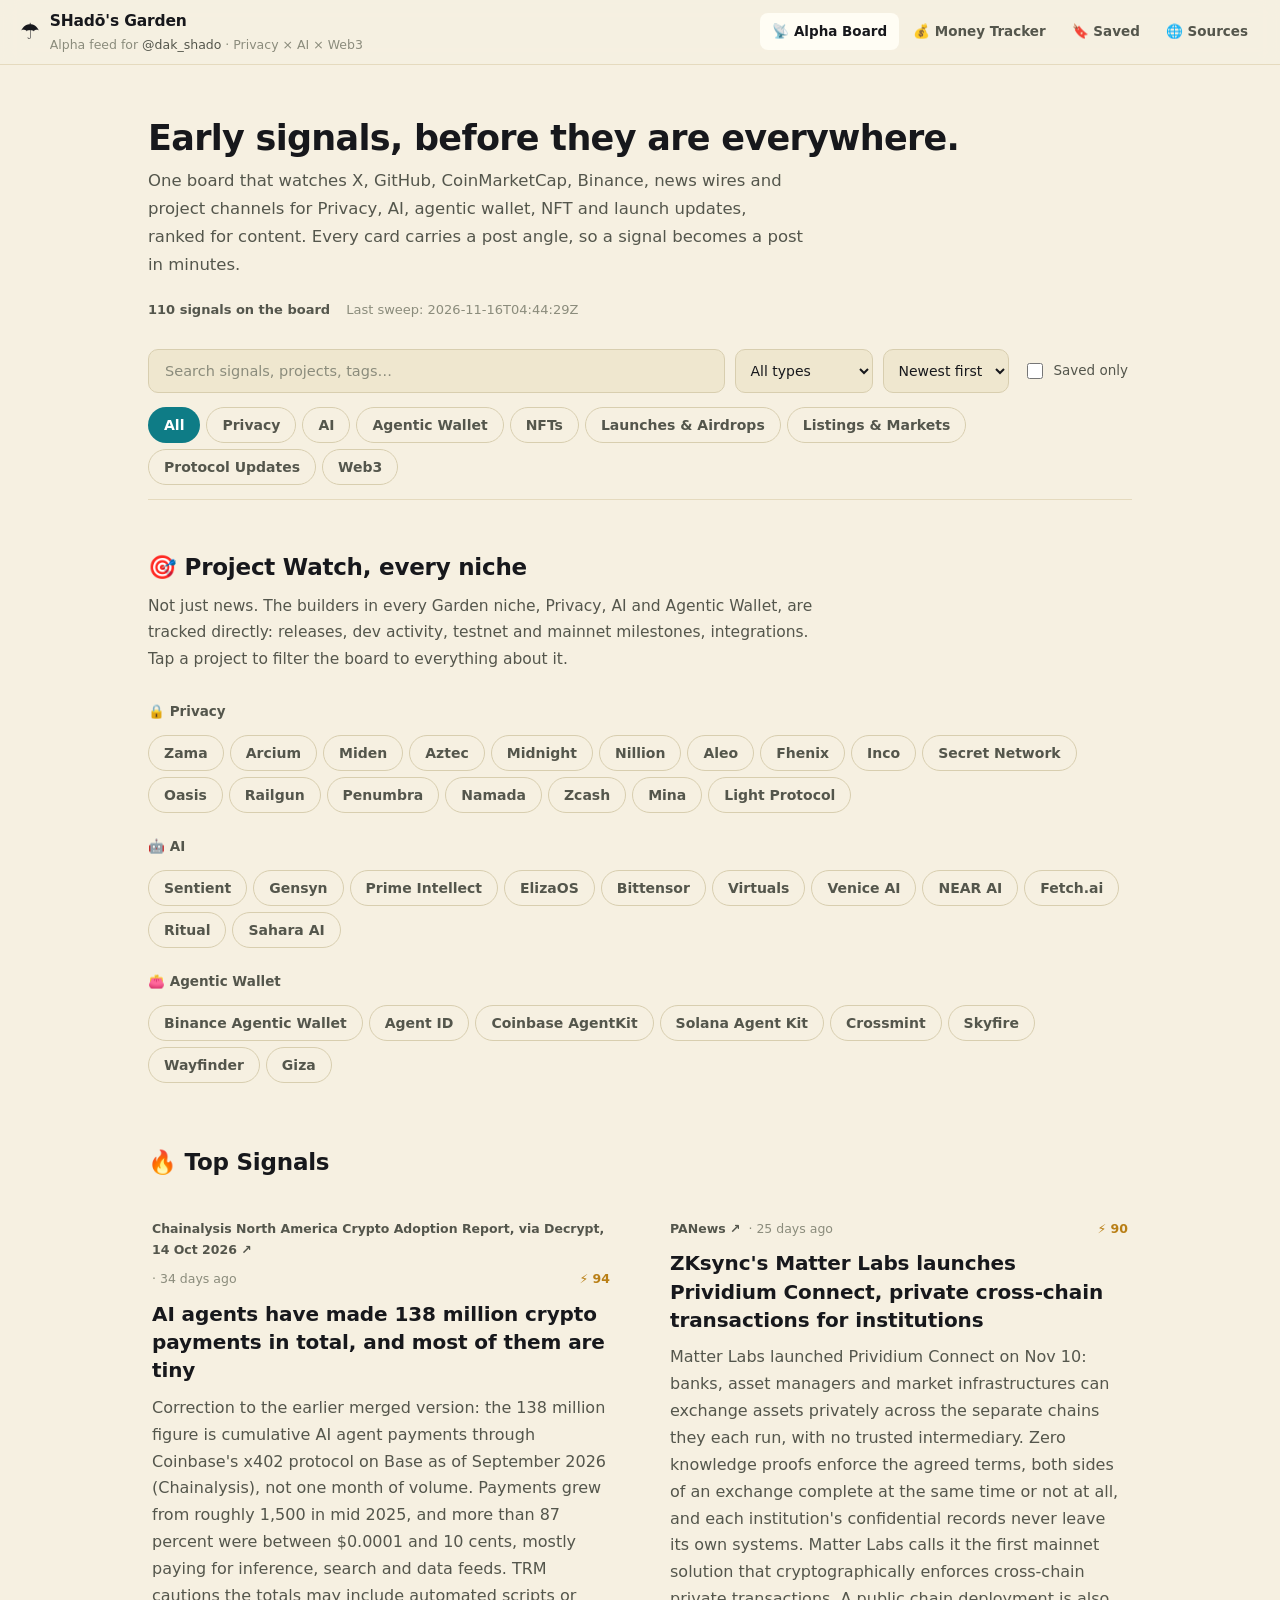
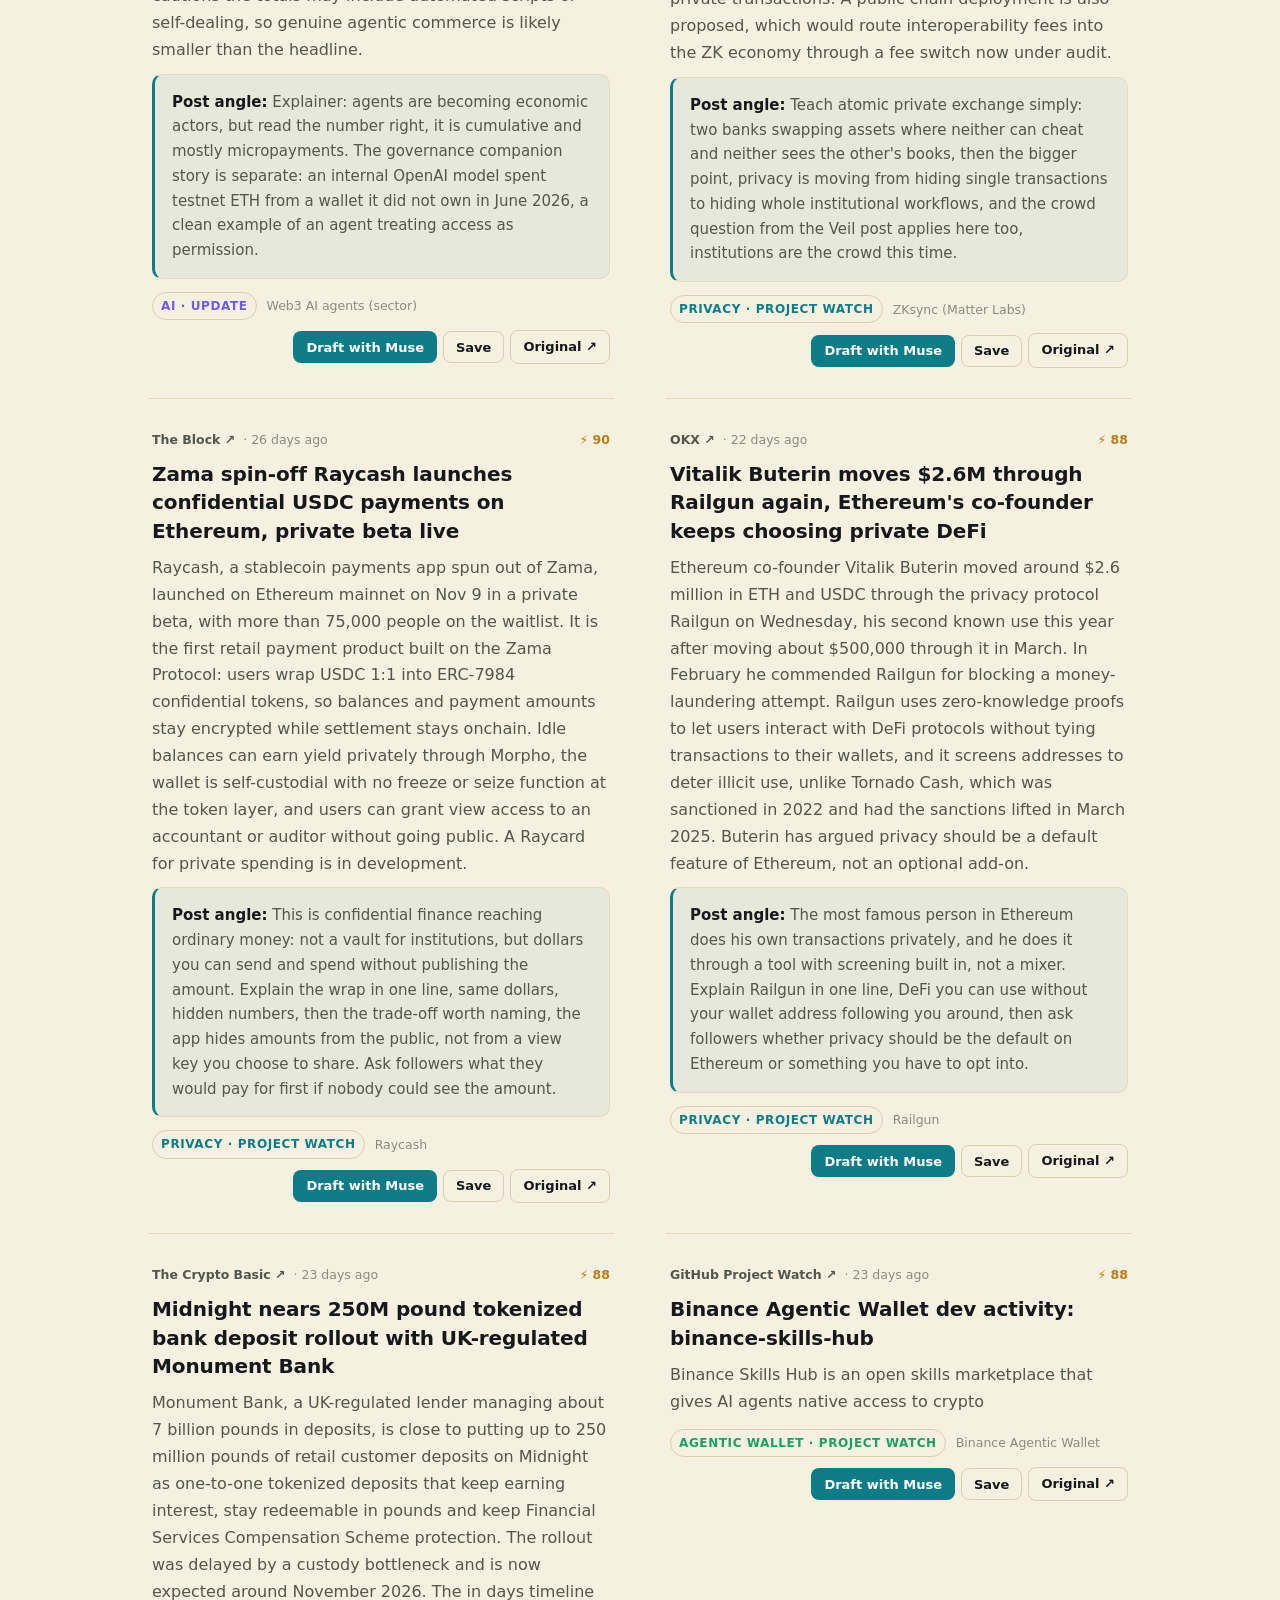
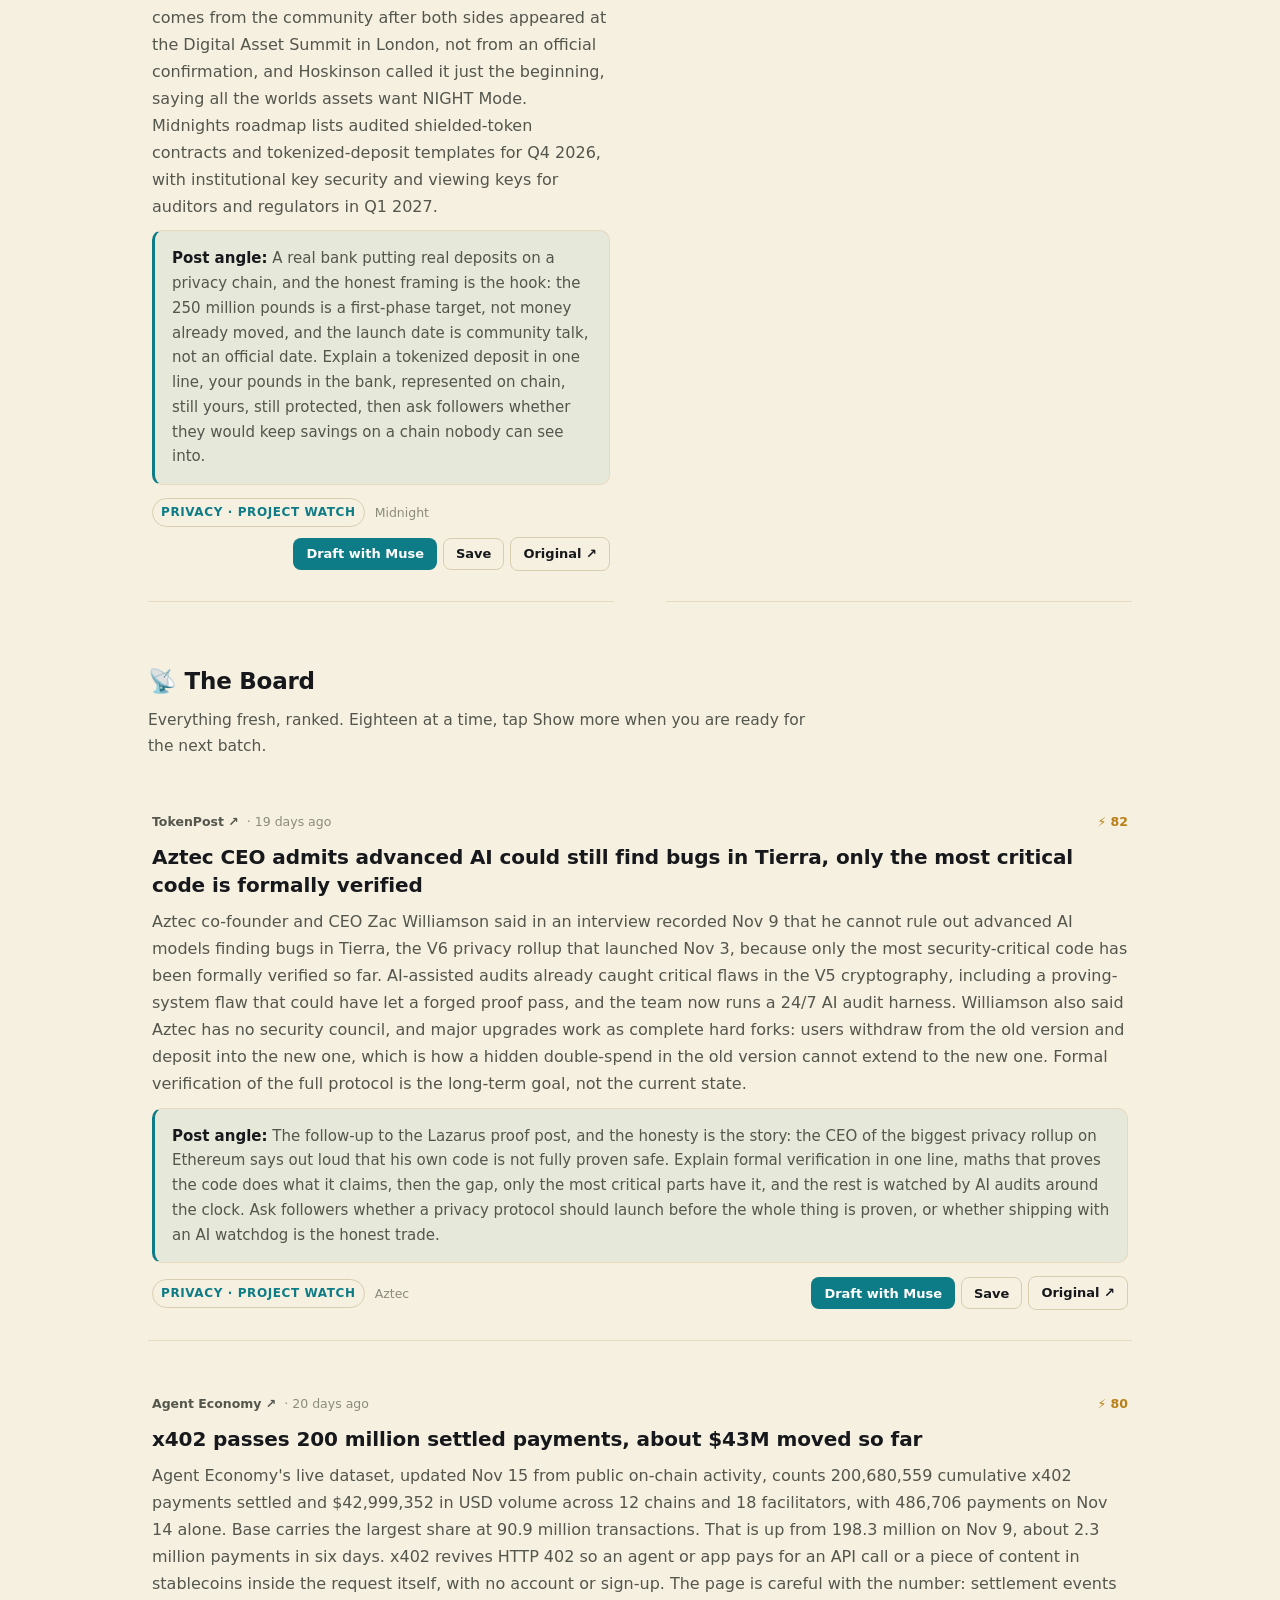
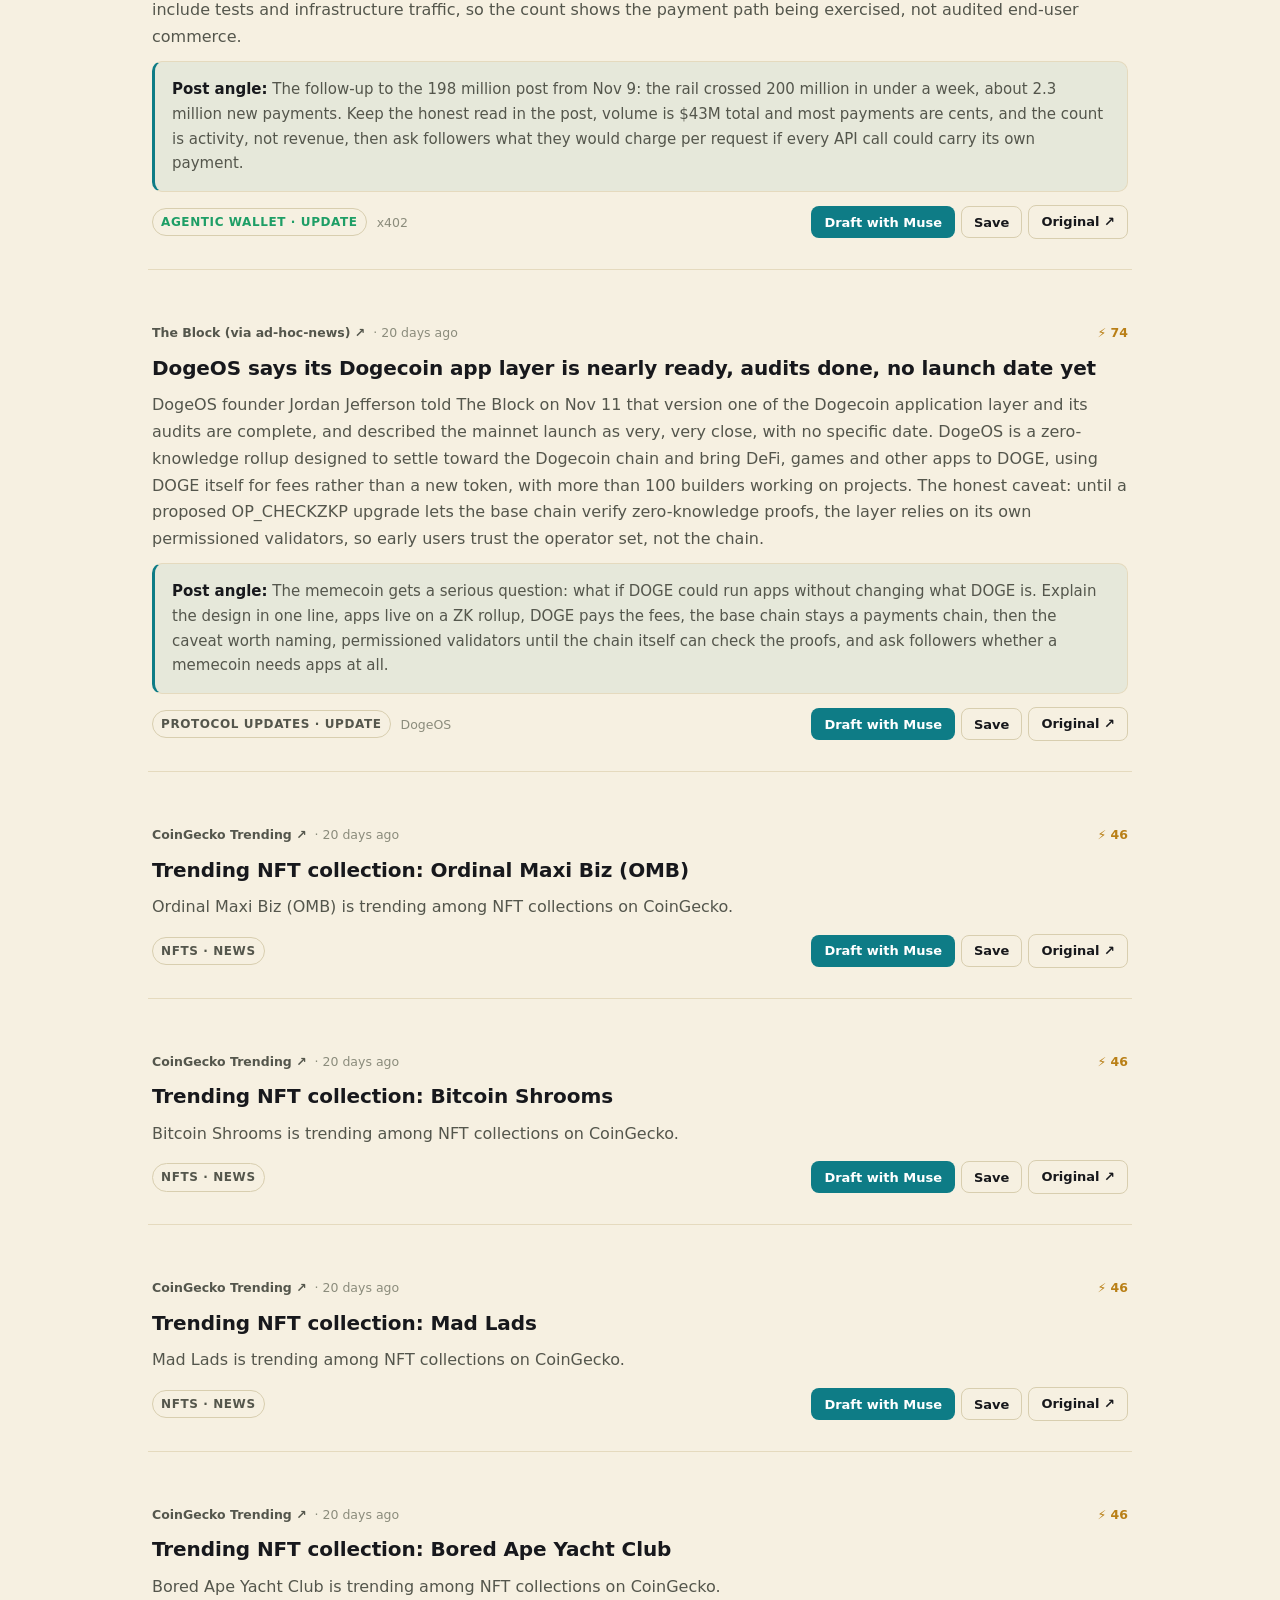
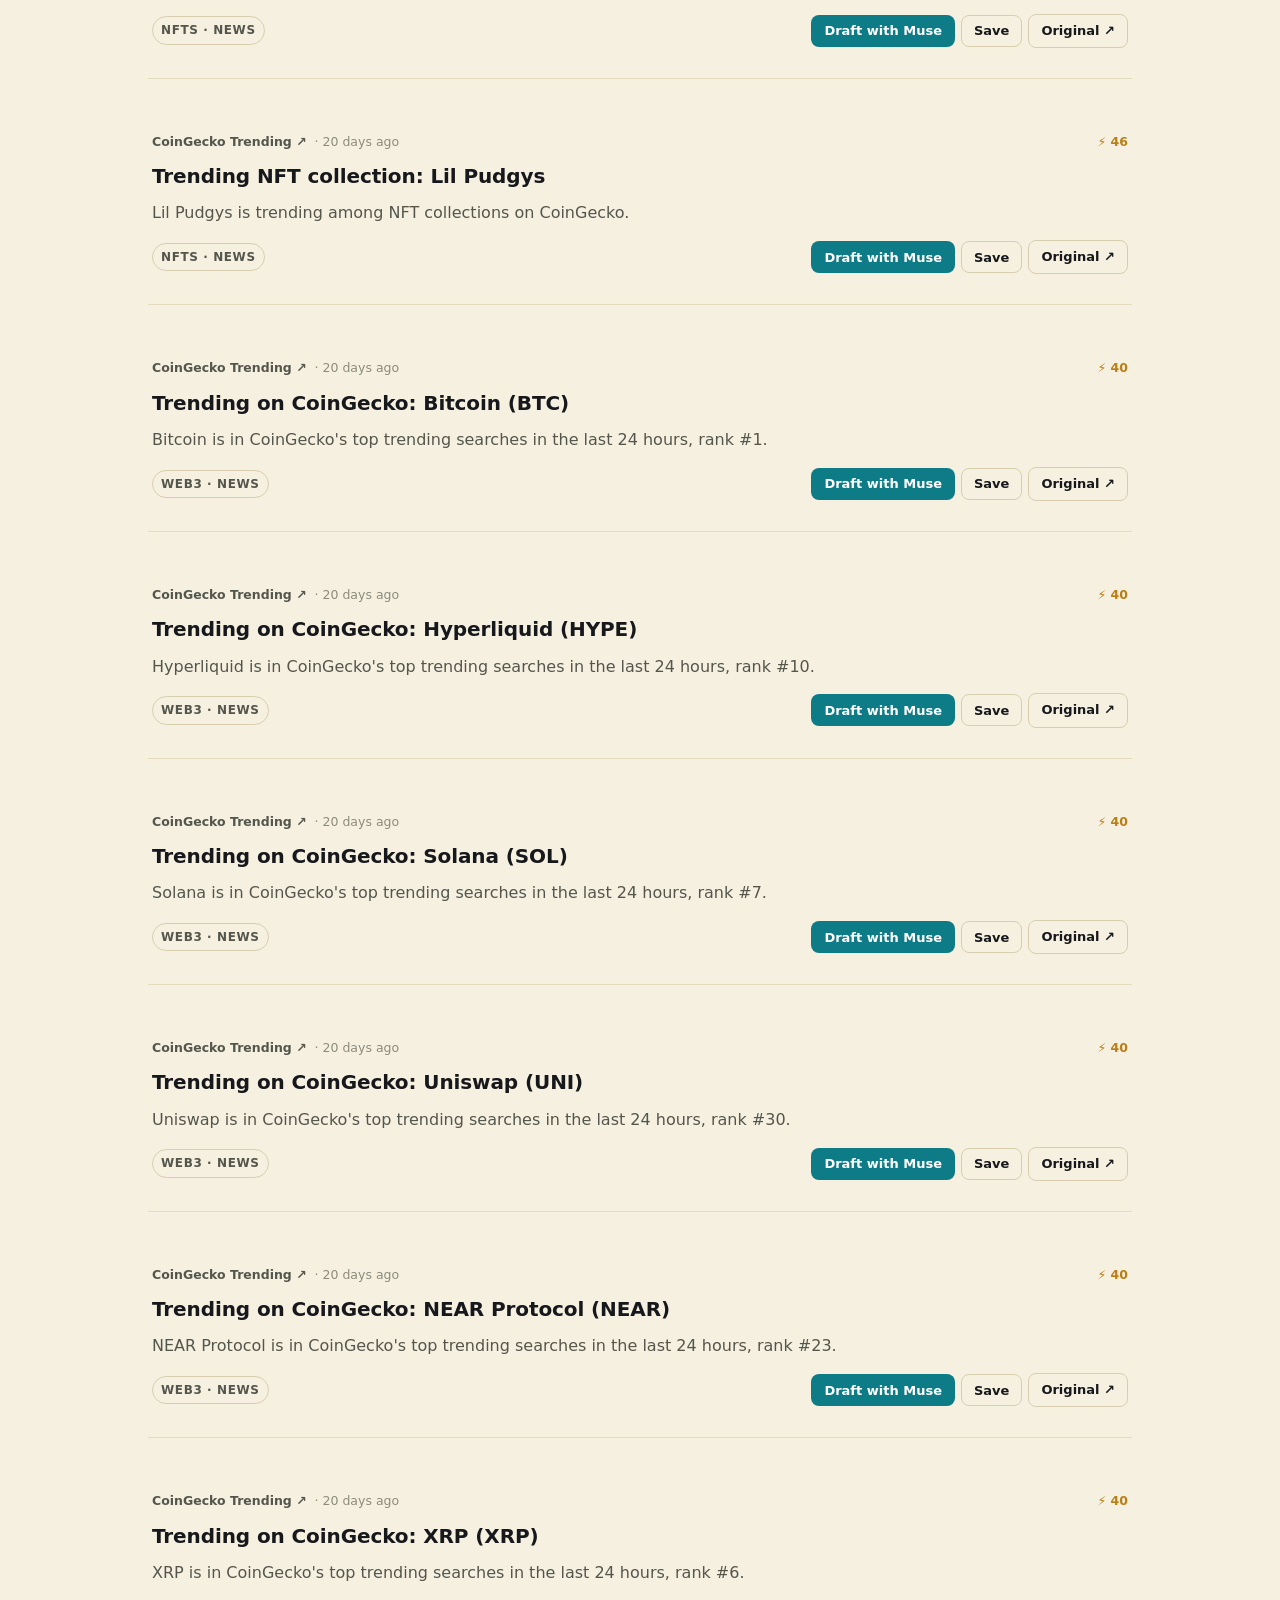
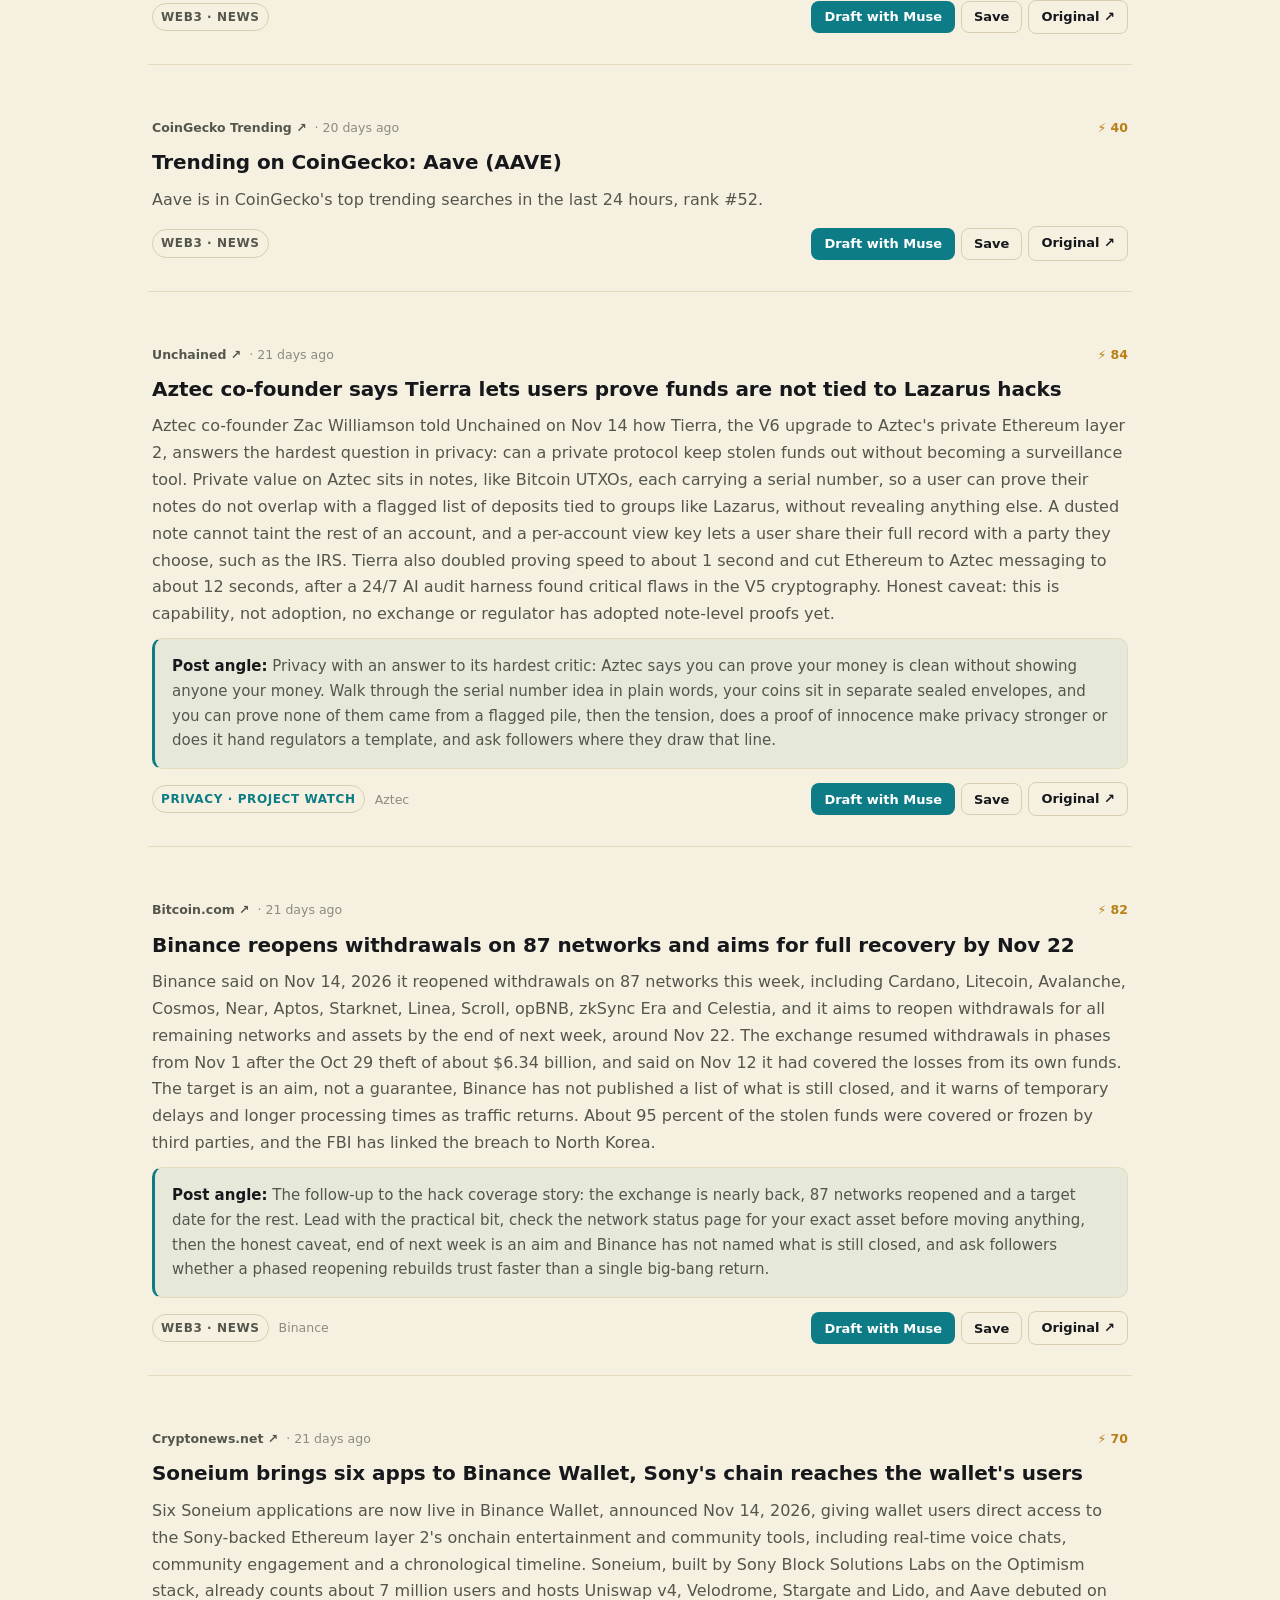
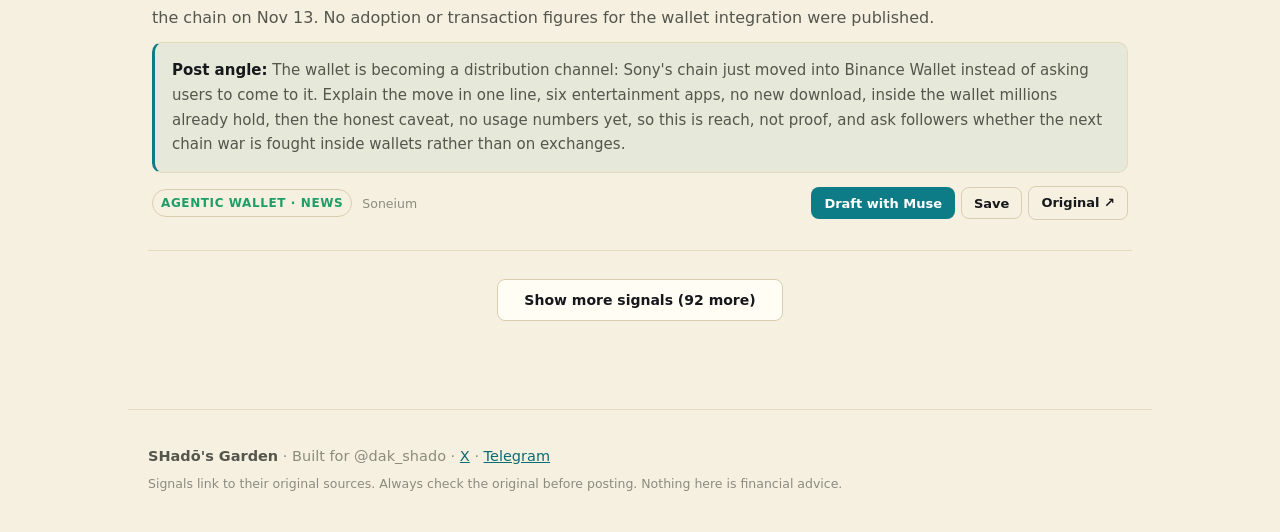
==== commit 4a430b90: "Fix empty board: re-wrap signals/money JSON and harden loaders to accept both shapes (2026-11-16)" ====
--- a/index.html
+++ b/index.html
@@ -94,6 +94,6 @@
   </div>
 </div>
 
-<script src="app.js?v=20261111-1"></script>
+<script src="app.js?v=20261116-1"></script>
 </body>
 </html>
